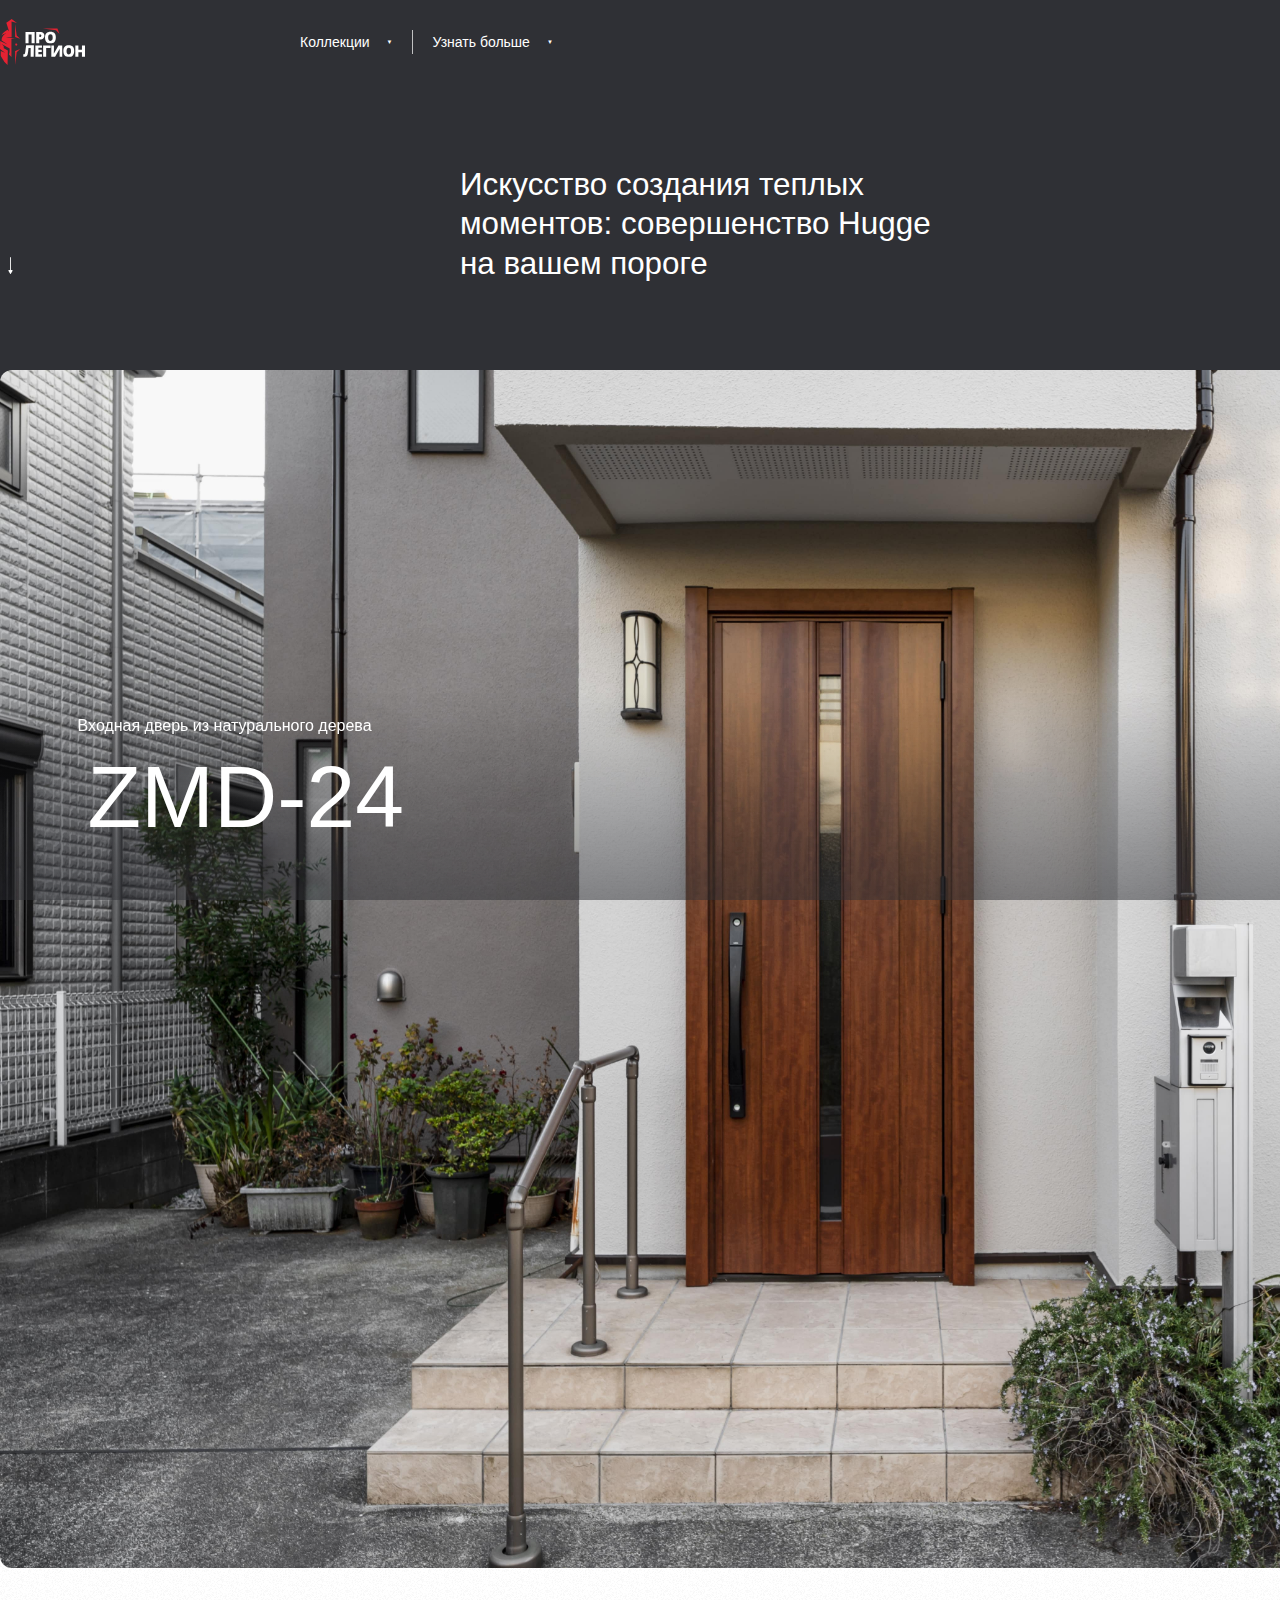
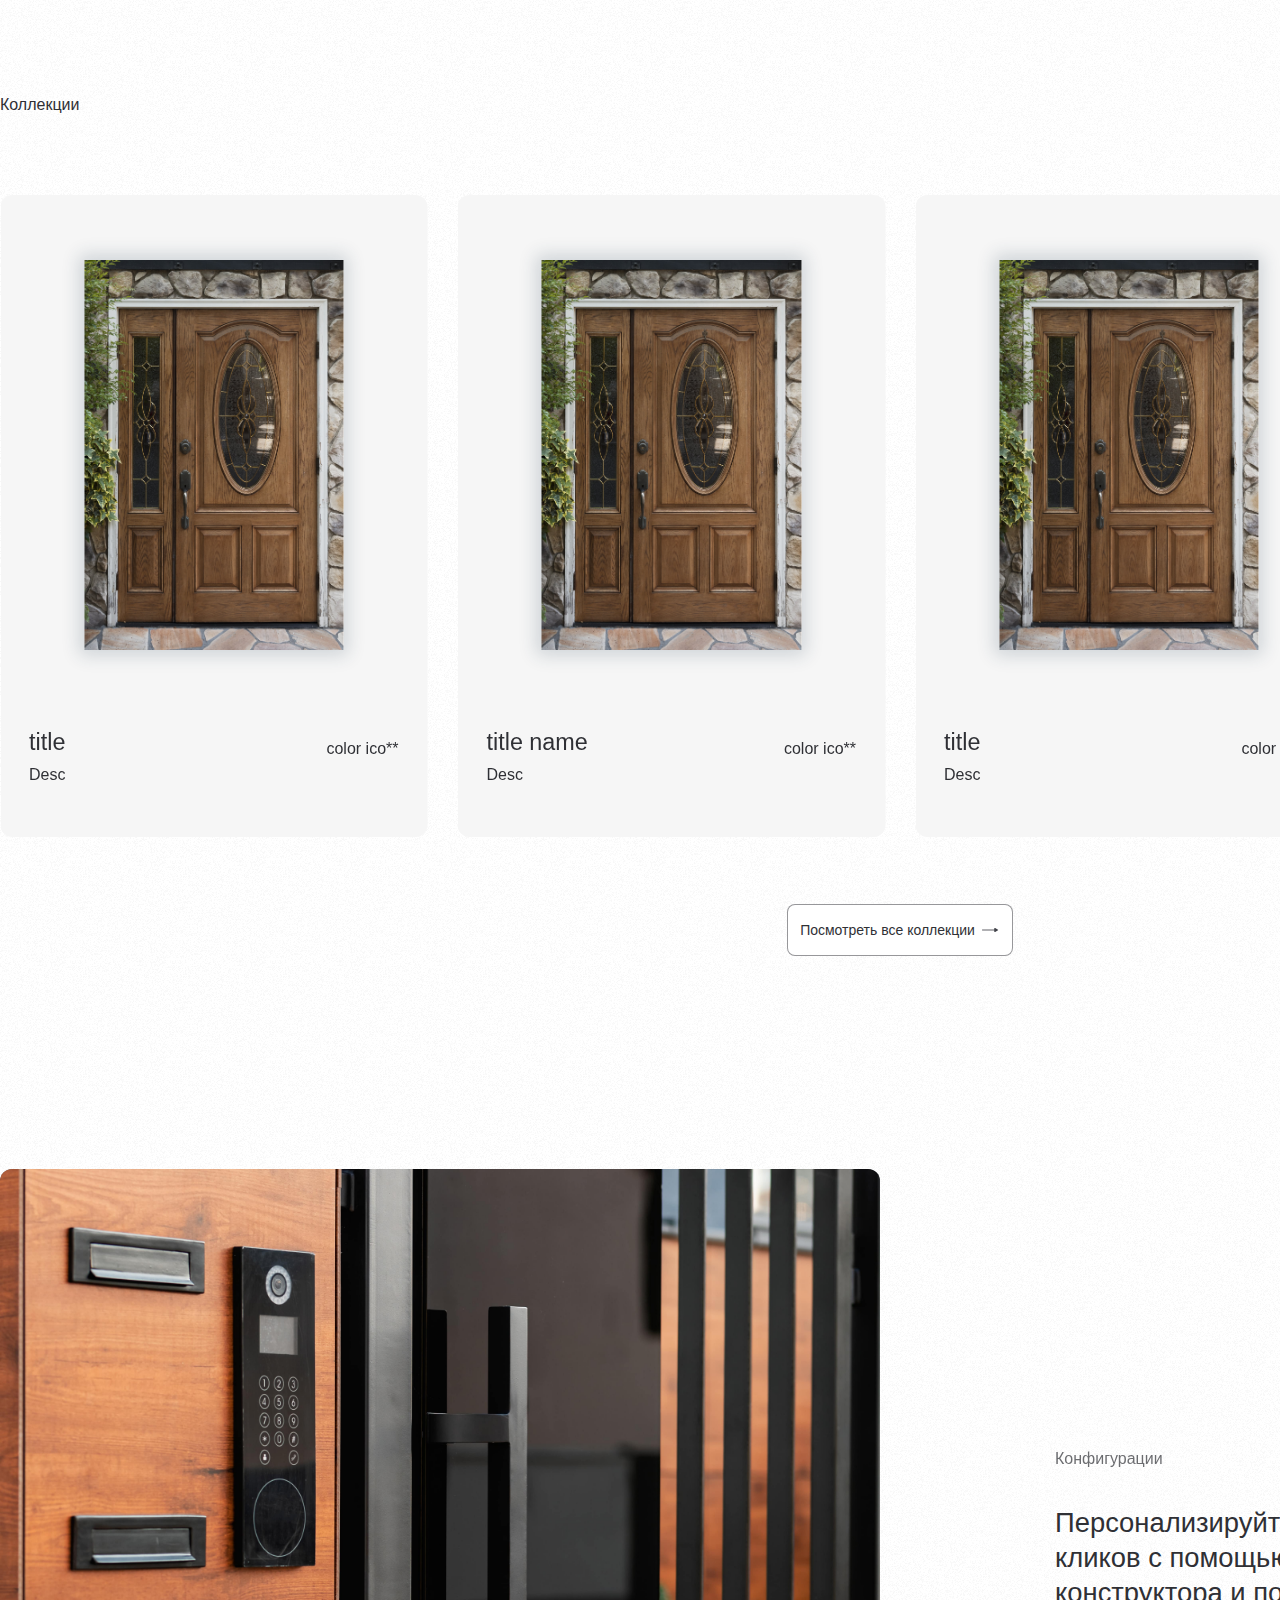
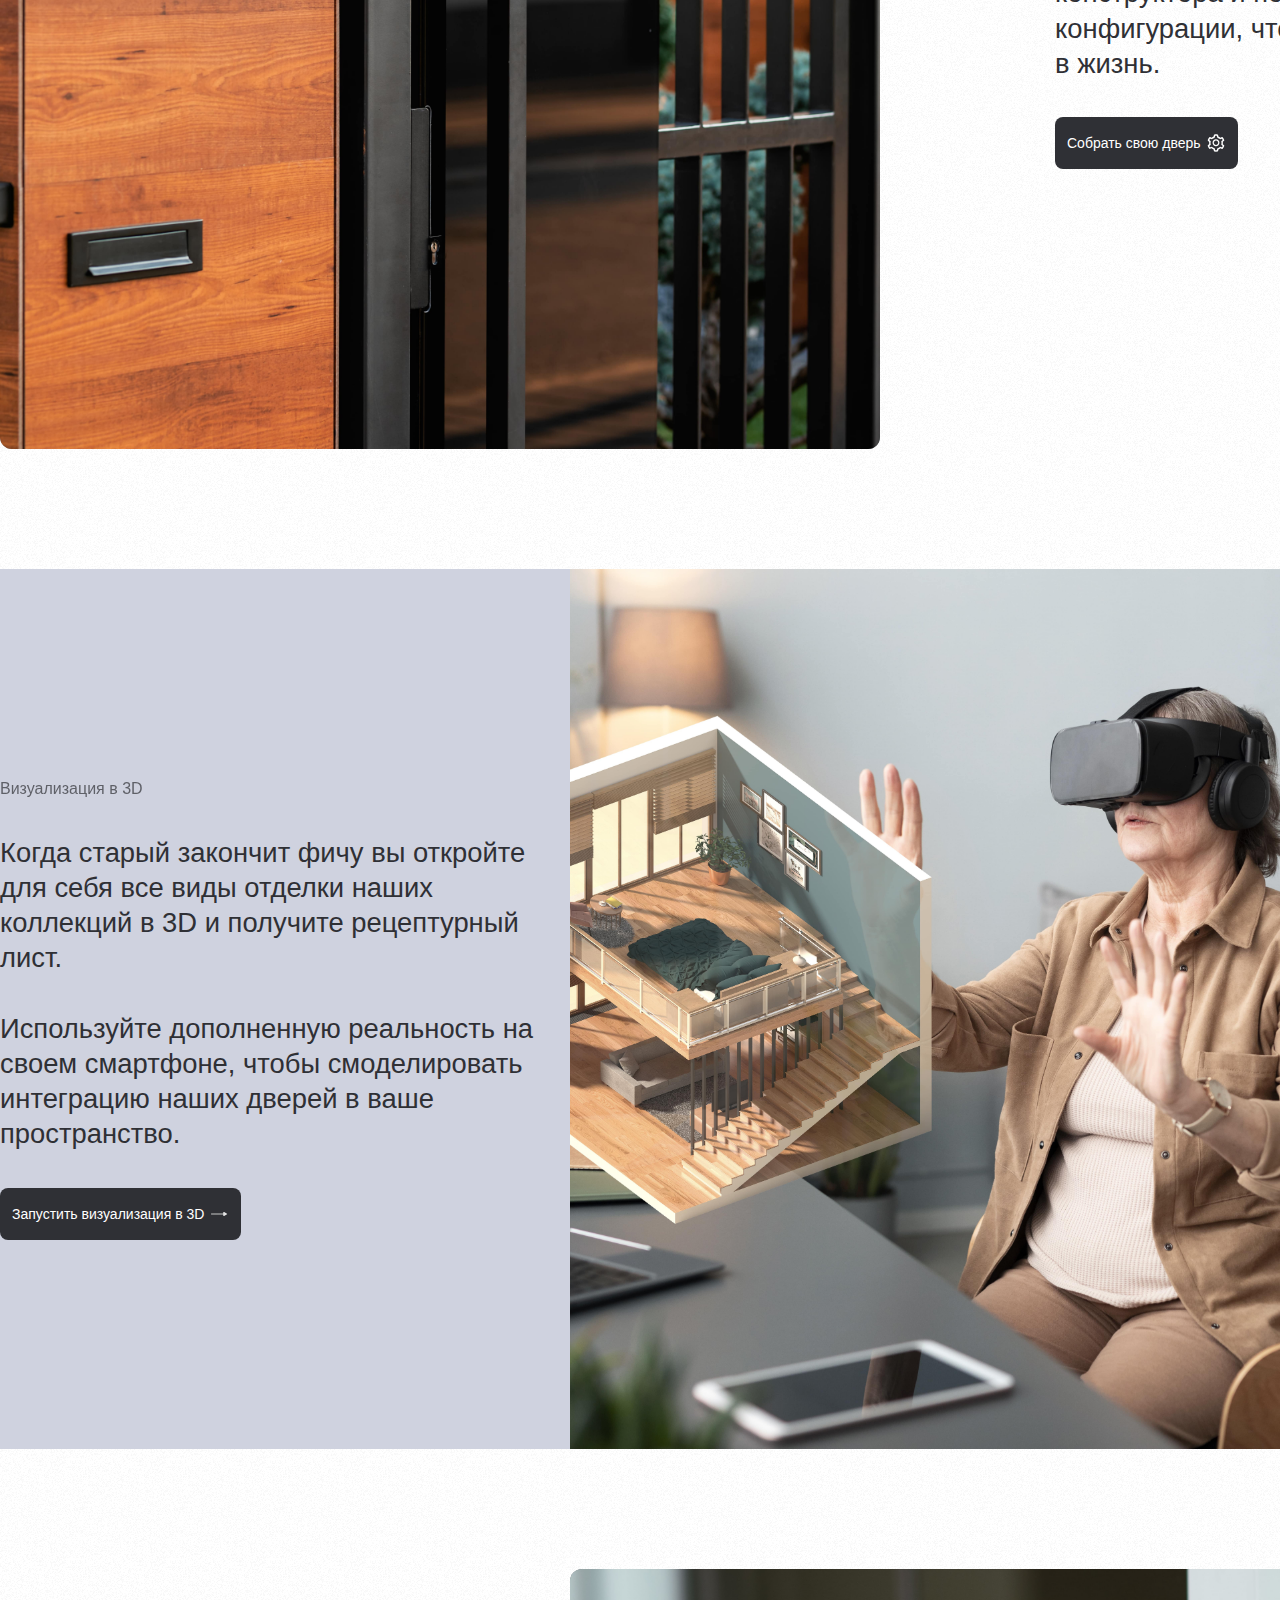
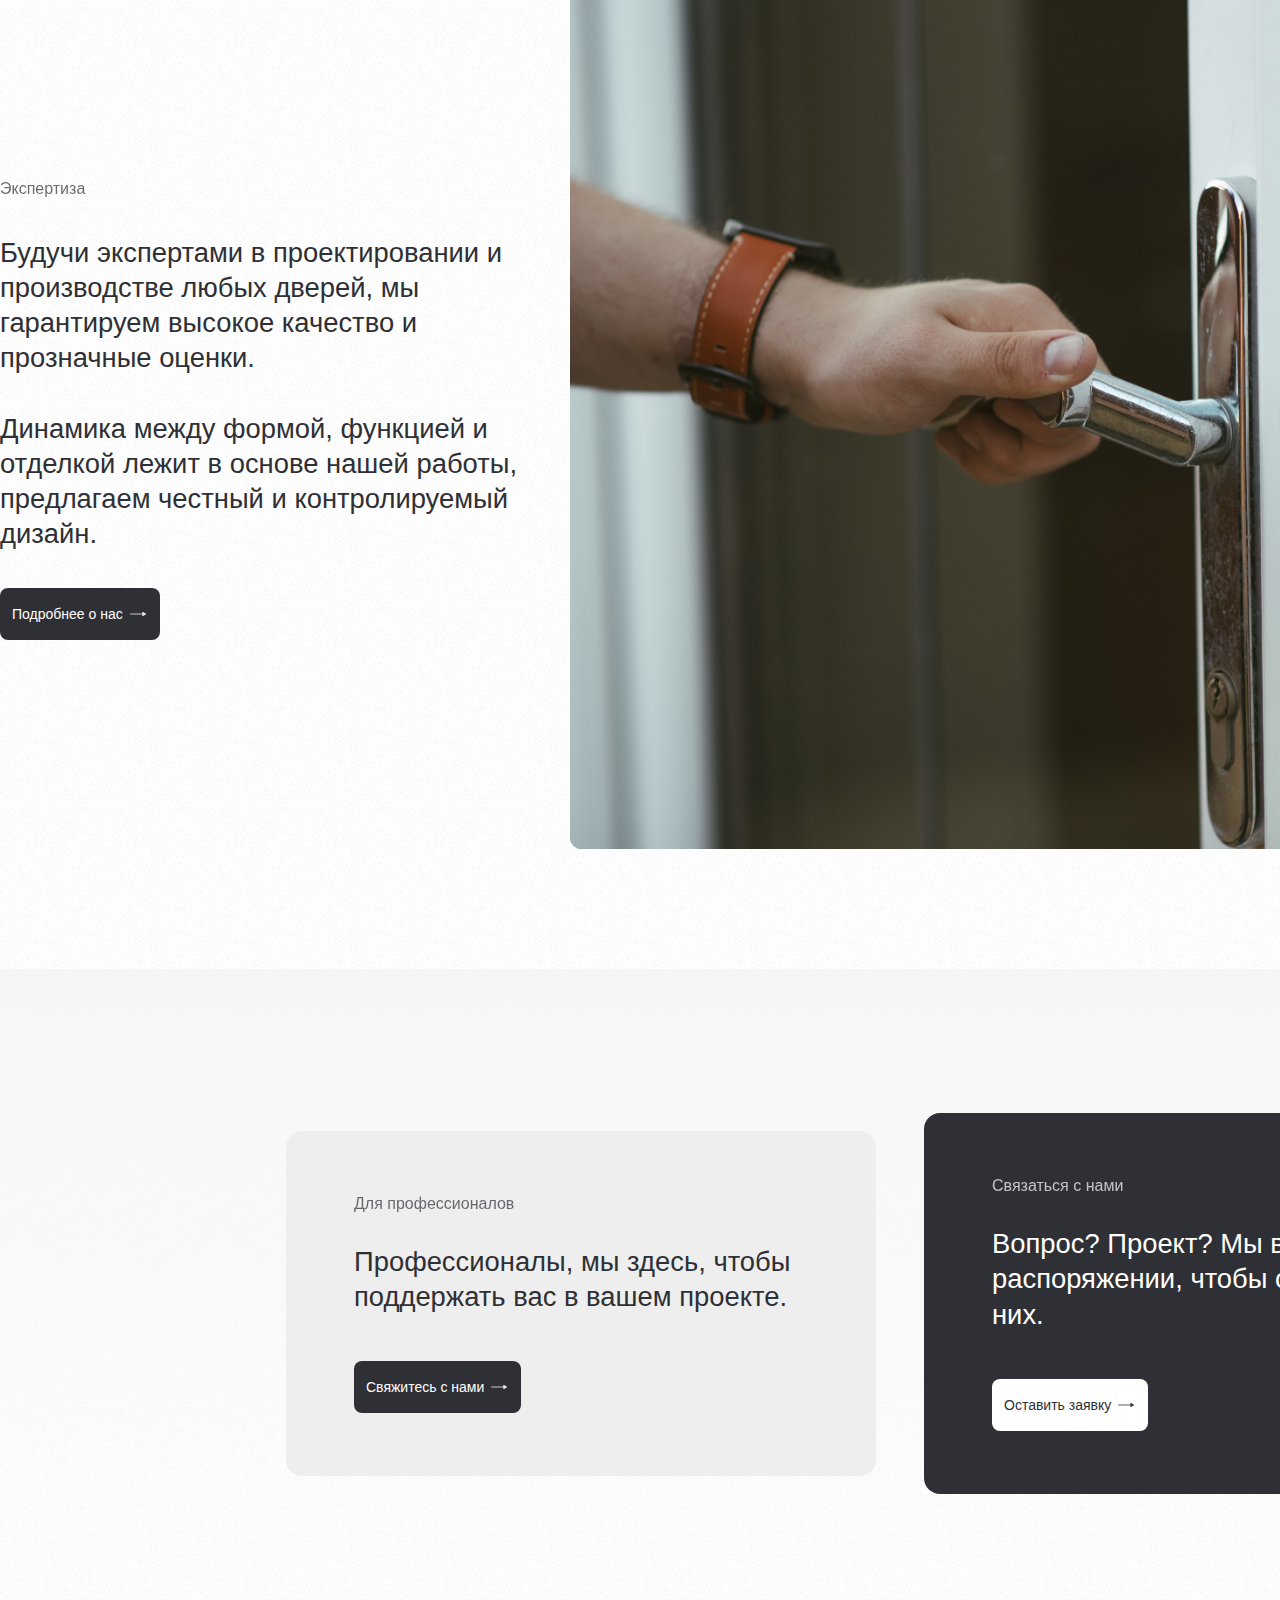
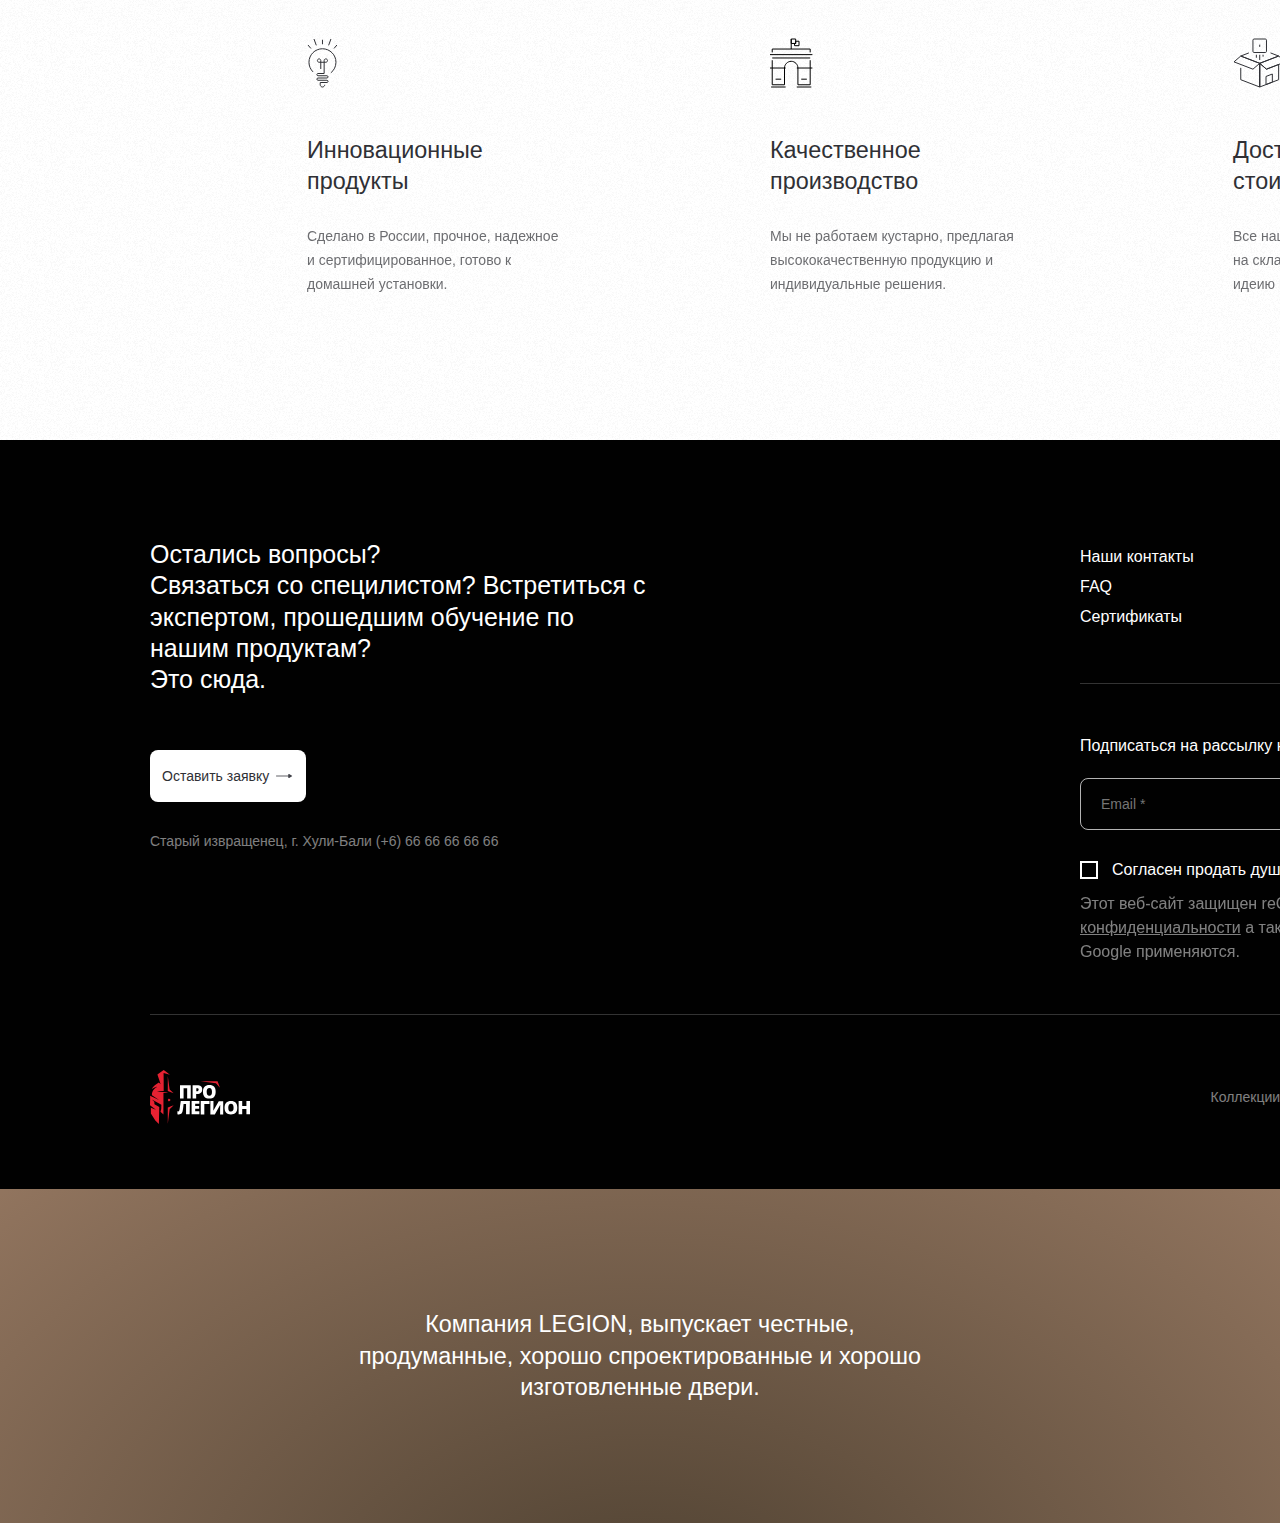
==== index.html @ faa3fae1 "Закончил раздел "коллекций" в навигации. Рефакт JS" ====
<!DOCTYPE html>
<html lang="ru">
  <head>
    <meta charset="UTF-8" />
    <meta http-equiv="X-UA-Compatible" content="IE=edge" />
    <meta http-equiv="Content-Type" content="text/html; charset=UTF-8" />
    <meta
      data-n-head="ssr"
      name="viewport"
      content="width=device-width, initial-scale=1"
    />
    <meta name="viewport" content="width=device-width, initial-scale=1.0" />

    <link
      rel="apple-touch-icon"
      sizes="180x180"
      href="/template/images/favicon/apple-touch-icon.png"
    />
    <link
      rel="icon"
      type="image/png"
      sizes="32x32"
      href="/template/images/favicon/favicon-32x32.png"
    />
    <link
      rel="icon"
      type="image/png"
      sizes="16x16"
      href="/template/images/favicon/favicon-16x16.png"
    />
    <link rel="manifest" href="/template/images/favicon/site.webmanifest" />
    <link
      rel="mask-icon"
      href="/template/images/favicon/safari-pinned-tab.svg"
      color="#333333"
    />
    <link rel="shortcut icon" href="/template/images/favicon/favicon.ico" />
    <meta name="msapplication-TileColor" content="#333333" />
    <meta
      name="msapplication-config"
      content="/template/images/favicon/browserconfig.xml"
    />
    <meta name="theme-color" content="#333333" />

    <link rel="stylesheet" href="./template/styles/css/normalize.css" />

    <link
      rel="stylesheet"
      href="https://cdn.jsdelivr.net/npm/swiper@11/swiper-bundle.min.css"
    />
    <link rel="stylesheet" href="./template/styles/css/main.min.css" />

    <title>Двери «Legion»</title>
  </head>
  <body class="background-noise">
    <header class="header">
      <div class="container">
        <div class="wrapper">
          <div class="header__logo">
            <img
              class="logo-light"
              src="./template/images/logo_legion-light.svg"
              alt="Логотип"
            />
            <img
              class="logo-dark"
              src="./template/images/logo_legion.svg"
              alt="Логотип"
            />
          </div>

          <div class="header__nav">
            <nav>
              <li class="nav__collection" dropdown="collection">
                <a href="#">Коллекции</a>
              </li>
              <li class="nav__about" dropdown="about">
                <a href="#">Узнать больше</a>
              </li>
            </nav>

            <div class="header__add_links">
              <ul>
                <li>
                  <a href="#" class="button outline-border"
                    >Визуализация в 3D</a
                  >
                </li>
                <li>
                  <a href="#" class="button filled animate-icon">
                    <span>Собрать свою дверь</span>
                    <img
                      class="button__icon"
                      src="./template/images/icons/setting.svg"
                      alt="Настройки"
                    />
                  </a>
                </li>
              </ul>
            </div>

            <!--  DROP SRAT -->

            <div class="dropdown dropdown-collection">
              <div class="wrapper">
                <div class="dropdown__sidebar--left">
                  <!--  -->
                  <ul class="dropdown__menu">
                    <li>
                      <a href="#"><span class="marker"></span>Lorem ipsum</a>
                    </li>
                    <li>
                      <a href="#"><span class="marker"></span>Optio saepe</a>
                    </li>
                    <li>
                      <a href="#"><span class="marker"></span>Beatae</a>
                    </li>
                    <li>
                      <a href="#"><span class="marker"></span>Cumque</a>
                    </li>
                    <li>
                      <a href="#"><span class="marker"></span>Omnis officia </a>
                    </li>
                    <li>
                      <a href="#"><span class="marker"></span>Optio saepe</a>
                    </li>
                    <li>
                      <a href="#"><span class="marker"></span>Beatae</a>
                    </li>
                  </ul>

                  <div class="dark-theme">
                    <a
                      class="button filled filled-border animate-icon"
                      href="#"
                    >
                      <span>Посмотреть все коллекцию</span>
                      <img
                        class="button__icon"
                        src="./template/images/icons/arrow-right.svg"
                        alt="Настройки"
                      />
                    </a>
                  </div>
                </div>

                <div class="dropdown__sidebar--right">
                  <!--  -->
                  <div class="carousel">
                    <ul>
                      <!-- Swiper -->
                      <div class="swiper dropdown__menu__swiper">
                        <div class="swiper-wrapper">
                          <div class="swiper-slide">Slide 1</div>
                          <div class="swiper-slide">Slide 2</div>
                          <div class="swiper-slide">Slide 3</div>
                          <div class="swiper-slide">Slide 4</div>
                          <div class="swiper-slide">Slide 5</div>
                          <div class="swiper-slide">Slide 6</div>
                        </div>
                      </div>
                    </ul>
                  </div>
                </div>
              </div>
            </div>

            <!--  DROP SRAT -->
          </div>
        </div>
      </div>
    </header>

    <main>
      <section class="slogan">
        <div class="container">
          <div class="wrapper">
            <h3>
              Искусство создания теплых <br />моментов: совершенство Hugge
              <br />
              на вашем пороге
            </h3>

            <div class="arrow_down">
              <a href="#promo">
                <img
                  src="./template/images/icons/arrow-down.svg"
                  alt="Стрелка вниз"
                />
              </a>
            </div>
          </div>
        </div>
      </section>

      <section class="promo">
        <div class="container">
          <div class="wrapper">
            <div class="promo__inner">
              <figure id="promo" class="promo__image">
                <picture><img src="./template/images/promo.jpg" /></picture>
              </figure>

              <div class="promo__text">
                <p class="promo__text--header">
                  <span>Входная дверь из натурального дерева</span>
                  ZMD-24
                </p>

                <a href="#" class="button filled filled-hover animate-icon">
                  <span>Посмотреть коллекцию</span>
                  <img
                    class="button__icon"
                    src="./template/images/icons/arrow-right.svg"
                    alt="Настройки"
                  />
                </a>
              </div>
            </div>
          </div>
        </div>
      </section>

      <section class="carousel">
        <div class="container">
          <div class="wrapper">
            <div class="swiper collection_carousel">
              <!-- collection_carousel -->
              <div class="collection_carousel__header">
                <h2>Коллекции</h2>

                <div class="control">
                  <div class="swiper-button-next"></div>
                  <div class="swiper-button-prev"></div>
                  <div class="swiper-pagination"></div>
                </div>
              </div>
              <!-- end collection_carousel -->

              <!-- swiper-wrapper -->
              <div class="swiper-wrapper">
                <div class="swiper-slide">
                  <div class="swiper-slide__inner">
                    <div class="swiper-slide__inner--text">
                      <p class="text1">hidden text</p>
                      <p class="text2">hidden text</p>
                    </div>

                    <div class="swiper-slide__inner--img">
                      <img src="./template/images/img5.jpg" alt="" />
                    </div>

                    <div class="swiper-slide__inner--info">
                      <div class="swiper-slide__inner--info-color">
                        <p>color ico**</p>
                      </div>

                      <div class="swiper-slide__inner--info-name">
                        <p>title</p>
                        <p>Desc</p>

                        <span
                          class="button filled filled-dark swiper-slide__inner--info-btn"
                          >Подробнее
                          <span class="icon">
                            <img
                              class="button__icon"
                              src="./template/images/icons/arrow-right.svg"
                              alt="Настройки"
                            />
                          </span>
                        </span>
                      </div>
                    </div>
                  </div>
                </div>

                <div class="swiper-slide">
                  <div class="swiper-slide__inner">
                    <div class="swiper-slide__inner--text">
                      <p class="text1">hidden text</p>
                      <p class="text2">hidden text</p>
                    </div>

                    <div class="swiper-slide__inner--img">
                      <img src="./template/images/img5.jpg" alt="" />
                    </div>

                    <div class="swiper-slide__inner--info">
                      <div class="swiper-slide__inner--info-color">
                        <p>color ico**</p>
                      </div>

                      <div class="swiper-slide__inner--info-name">
                        <p>title</p>
                        <p>Desc</p>

                        <span
                          class="button filled filled-dark swiper-slide__inner--info-btn"
                          >Подробнее
                          <span class="icon">
                            <img
                              class="button__icon"
                              src="./template/images/icons/arrow-right.svg"
                              alt="Настройки"
                            />
                          </span>
                        </span>
                      </div>
                    </div>
                  </div>
                </div>

                <div class="swiper-slide">
                  <div class="swiper-slide__inner">
                    <div class="swiper-slide__inner--text">
                      <p class="text1">hidden text</p>
                      <p class="text2">hidden text</p>
                    </div>

                    <div class="swiper-slide__inner--img">
                      <img src="./template/images/img5.jpg" alt="" />
                    </div>

                    <div class="swiper-slide__inner--info">
                      <div class="swiper-slide__inner--info-color">
                        <p>color ico**</p>
                      </div>

                      <div class="swiper-slide__inner--info-name">
                        <p>title name</p>
                        <p>Desc</p>

                        <span
                          class="button filled filled-dark swiper-slide__inner--info-btn"
                          >Подробнее
                          <span class="icon">
                            <img
                              class="button__icon"
                              src="./template/images/icons/arrow-right.svg"
                              alt="Настройки"
                            />
                          </span>
                        </span>
                      </div>
                    </div>
                  </div>
                </div>

                <div class="swiper-slide">
                  <div class="swiper-slide__inner">
                    <div class="swiper-slide__inner--text">
                      <p class="text1">hidden text</p>
                      <p class="text2">hidden text</p>
                    </div>

                    <div class="swiper-slide__inner--img">
                      <img src="./template/images/img5.jpg" alt="" />
                    </div>

                    <div class="swiper-slide__inner--info">
                      <div class="swiper-slide__inner--info-color">
                        <p>color ico**</p>
                      </div>

                      <div class="swiper-slide__inner--info-name">
                        <p>title</p>
                        <p>Desc</p>

                        <span
                          class="button filled filled-dark swiper-slide__inner--info-btn"
                          >Подробнее
                          <span class="icon">
                            <img
                              class="button__icon"
                              src="./template/images/icons/arrow-right.svg"
                              alt="Настройки"
                            />
                          </span>
                        </span>
                      </div>
                    </div>
                  </div>
                </div>

                <div class="swiper-slide">
                  <div class="swiper-slide__inner">
                    <div class="swiper-slide__inner--text">
                      <p class="text1">hidden text</p>
                      <p class="text2">hidden text</p>
                    </div>

                    <div class="swiper-slide__inner--img">
                      <img src="./template/images/img5.jpg" alt="" />
                    </div>

                    <div class="swiper-slide__inner--info">
                      <div class="swiper-slide__inner--info-color">
                        <p>color ico**</p>
                      </div>

                      <div class="swiper-slide__inner--info-name">
                        <p>title</p>
                        <p>Desc</p>

                        <span
                          class="button filled filled-dark swiper-slide__inner--info-btn"
                          >Подробнее
                          <span class="icon">
                            <img
                              class="button__icon"
                              src="./template/images/icons/arrow-right.svg"
                              alt="Настройки"
                            />
                          </span>
                        </span>
                      </div>
                    </div>
                  </div>
                </div>

                <div class="swiper-slide">
                  <div class="swiper-slide__inner">
                    <div class="swiper-slide__inner--text">
                      <p class="text1">hidden text</p>
                      <p class="text2">hidden text</p>
                    </div>

                    <div class="swiper-slide__inner--img">
                      <img src="./template/images/img5.jpg" alt="" />
                    </div>

                    <div class="swiper-slide__inner--info">
                      <div class="swiper-slide__inner--info-color">
                        <p>color ico**</p>
                      </div>

                      <div class="swiper-slide__inner--info-name">
                        <p>title</p>
                        <p>Desc</p>

                        <span
                          class="button filled filled-dark swiper-slide__inner--info-btn"
                          >Подробнее
                          <span class="icon">
                            <img
                              src="./template/images/icons/arrow-right.svg"
                              alt="Настройки"
                            />
                          </span>
                        </span>
                      </div>
                    </div>
                  </div>
                </div>
              </div>
              <!-- end swiper-wrapper -->

              <div class="collection_carousel-link">
                <a
                  href="#"
                  class="button button-big filled filled-border animate-icon"
                >
                  <span>Посмотреть все коллекции</span>
                  <img
                    class="button__icon"
                    src="./template/images/icons/arrow-right.svg"
                    alt="Настройки"
                  />
                </a>
              </div>
            </div>
          </div>
        </div>
      </section>

      <section class="about_text about_text__img-left">
        <div class="container">
          <div class="wrapper">
            <div class="about_text__content">
              <div class="about_text__content-wrapper">
                <h3>Конфигурации</h3>
                <p>
                  Персонализируйте свои двери в несколько кликов с помощью
                  нашего онлайн-конструктора и подберите стоимость конфигурации,
                  чтобы воплотить ваш проект в жизнь.
                </p>

                <a href="#" class="button filled filled-dark">
                  <span>Собрать свою дверь</span>
                  <img
                    class="button__icon"
                    src="./template/images/icons/setting.svg"
                    alt="Настройки"
                  />
                </a>
              </div>
            </div>

            <figure class="about_text-img left">
              <picture>
                <img src="./template/images/img2.jpg" loading="lazy" />
              </picture>
            </figure>
          </div>
        </div>
      </section>

      <section class="about_text about_text-gray-bg">
        <div class="wrapper">
          <div class="about_text__content">
            <div class="about_text__content-wrapper">
              <h3>Визуализация в 3D</h3>
              <p>
                Когда старый закончит фичу вы откройте для себя все виды отделки
                наших коллекций в 3D и получите рецептурный лист.
                <br />
                <br />
                Используйте дополненную реальность на своем смартфоне, чтобы
                смоделировать интеграцию наших дверей в ваше пространство.
              </p>

              <a href="#" class="button filled filled-dark">
                <span>Запустить визуализация в 3D</span>
                <img
                  class="button__icon"
                  src="./template/images/icons/arrow-right.svg"
                  alt="Настройки"
                />
              </a>
            </div>
          </div>

          <figure class="about_text-img left">
            <picture>
              <img src="./template/images/img3.jpg" loading="lazy" />
            </picture>
          </figure>
        </div>
      </section>

      <section class="about_text">
        <div class="wrapper">
          <div class="about_text__content">
            <div class="about_text__content-wrapper">
              <h3>Экспертиза</h3>
              <p>
                Будучи экспертами в проектировании и производстве любых дверей,
                мы гарантируем высокое качество и прозначные оценки.
                <br />
                <br />
                Динамика между формой, функцией и отделкой лежит в основе нашей
                работы, предлагаем честный и контролируемый дизайн.
              </p>

              <a href="#" class="button filled filled-dark">
                <span>Подробнее о нас</span>
                <img
                  class="button__icon"
                  src="./template/images/icons/arrow-right.svg"
                  alt="Настройки"
                />
              </a>
            </div>
          </div>

          <figure class="about_text-img left">
            <picture>
              <img src="./template/images/img4.jpg" loading="lazy" />
            </picture>
          </figure>
        </div>
      </section>

      <section class="contact_area">
        <div class="container">
          <div class="wrapper">
            <div>
              <h4>Для профессионалов</h4>
              <p>
                Профессионалы, мы здесь, чтобы поддержать вас в вашем проекте.
              </p>

              <a href="#" class="button filled filled-dark">
                <span>Свяжитесь с нами</span>
                <img
                  class="button__icon"
                  src="./template/images/icons/arrow-right.svg"
                  alt="Настройки"
                />
              </a>
            </div>
            <div class="contact_area--dark">
              <h4>Связаться с нами</h4>
              <p>
                Вопрос? Проект? Мы в вашем распоряжении, чтобы ответить на них.
              </p>

              <a href="#" class="button filled filled-hover">
                <span>Оставить заявку</span>
                <img
                  class="button__icon"
                  src="./template/images/icons/arrow-right.svg"
                  alt="Настройки"
                />
              </a>
            </div>
          </div>
        </div>
      </section>

      <section class="advantage">
        <div class="container">
          <div class="wrapper">
            <div class="advantage__item">
              <img src="./template/images/vector.svg" alt="" />
              <h4>Инновационные продукты</h4>
              <p>
                Сделано в России, прочное, надежное и сертифицированное, готово
                к домашней установки.
              </p>
            </div>
            <div class="advantage__item">
              <img src="./template/images/vector1.svg" alt="" />
              <h4>Качественное производство</h4>
              <p>
                Мы не работаем кустарно, предлагая высококачественную продукцию
                и индивидуальные решения.
              </p>
            </div>
            <div class="advantage__item">
              <img src="./template/images/vector2.svg" alt="" />
              <h4>Доступная стоимость</h4>
              <p>
                Все наши продукты можно найти прямо на складе. Либо создать
                любую вашу идеию ниже средней цены по рынку.
              </p>
            </div>
          </div>
        </div>
      </section>
    </main>

    <footer class="footer">
      <div id="parallax" class="container">
        <div class="wrapper">
          <div class="footer__feedback">
            <p class="footer__feedback__header">
              Остались вопросы?
              <br />
              Связаться со специлистом? Встретиться с экспертом, прошедшим
              обучение по нашим продуктам?
              <br />
              Это сюда.
            </p>

            <a href="#" class="button filled filled-hover">
              <span>Оставить заявку</span>
              <img
                class="button__icon"
                src="./template/images/icons/arrow-right.svg"
                alt="Настройки"
              />
            </a>

            <p class="footer__feedback__contact">
              Старый извращенец, г. Хули-Бали
              <a href="tel:(+6) 66 66 66 66 66">(+6) 66 66 66 66 66</a>
            </p>
          </div>
          <div class="footer__sidebar">
            <div class="footer__sidebar__menu">
              <ul>
                <li><a href="#">Наши контакты</a></li>
                <li><a href="#">FAQ</a></li>
                <li><a href="#">Сертификаты</a></li>
              </ul>
            </div>
            <div class="footer__sidebar__subscribe">
              <form action="" class="footer__sidebar__form">
                <p>Подписаться на рассылку новостей</p>

                <div class="footer__sidebar__form__field">
                  <input
                    placeholder="Email *"
                    type="email"
                    required="required"
                    name="email"
                    value=""
                  />

                  <button class="button filled filled-dark">
                    <span>Подписаться</span>
                    <img
                      class="button__icon"
                      src="./template/images/icons/arrow-right.svg"
                      alt="Настройки"
                    />
                  </button>
                </div>

                <input
                  id="form-consent"
                  type="checkbox"
                  required="required"
                  name="consent"
                />
                <label class="checkbox-style" for="form-consent">
                  Согласен продать душу дьяволу
                </label>
              </form>

              <p class="copyright">
                Этот веб-сайт защищен reCAPTCHA и
                <a href="#">Политика конфиденциальности</a> а также те,
                <a href="#">Условия использования</a> от Google применяются.
              </p>
            </div>
          </div>
        </div>
        <div class="wrapper">
          <div class="footer__logo">
            <img src="./template/images/logo_legion-light.svg" alt="" />
          </div>
          <div class="footer__link">
            <ul>
              <li><a href="#">Коллекции</a></li>
              <li>©Legion 2024</li>
              <li><a href="#">Политика конфиденциальности</a></li>
            </ul>
          </div>
        </div>
      </div>
      <div class="footer__parallax parallax">
        <h5>
          Компания LEGION, выпускает честные, <br />продуманные, хорошо
          спроектированные и хорошо <br />
          изготовленные двери.
        </h5>
      </div>
    </footer>

    <script src="https://cdn.jsdelivr.net/npm/swiper@11/swiper-bundle.min.js"></script>
    <script src="./template/scripts/main.js"></script>
  </body>
</html>
---- template/styles/css/main.min.css ----
*{-webkit-box-sizing:border-box;box-sizing:border-box}body{-webkit-font-smoothing:antialiased;-moz-osx-font-smoothing:grayscale;font-family:"SuisseInt",helvetica,sans-serif;font-size:1rem;font-weight:400;line-height:1.5;color:#2f3035}body.background-noise{background:#fff url(../../images/noise.png)}.container{width:1800px;margin:0 auto}@media only screen and (max-width: 576px){.container{width:460px}}@media only screen and (max-width: 768px){.container{width:576px}}@media only screen and (max-width: 992px){.container{width:768px}}@media only screen and (max-width: 1229px){.container{width:1170px}}.header{position:sticky;height:6rem;padding-top:1rem;color:#fff;z-index:1}.header .container{position:relative}.header .container::before{content:"";position:absolute;inset:0;top:-5px;left:-24px;width:calc(100% + 48px);background-color:#fff;-webkit-box-shadow:0 4px 24px rgba(0,0,0,.1);box-shadow:0 4px 24px rgba(0,0,0,.1);height:4rem;margin:0 auto;border-top-left-radius:1rem;border-top-right-radius:1rem;opacity:0;-webkit-transition:opacity .3s;transition:opacity .3s}.header .wrapper{display:-webkit-box;display:-ms-flexbox;display:flex;-webkit-box-pack:justify;-ms-flex-pack:justify;justify-content:space-between}.header::after{content:"";background-color:rgba(1,1,1,.75);inset:0;opacity:0;position:fixed;-webkit-transition:opacity .7s,visibility .7s;transition:opacity .7s,visibility .7s;visibility:hidden;z-index:-1}.header__logo{width:300px;height:52px;position:relative}.header__logo .logo-dark{opacity:0}.header__logo img{width:85px;position:absolute;inset:0;margin:auto 0}.header__nav{display:-webkit-box;display:-ms-flexbox;display:flex;-webkit-box-flex:1;-ms-flex:1;flex:1;-webkit-box-pack:justify;-ms-flex-pack:justify;justify-content:space-between;-webkit-box-align:center;-ms-flex-align:center;align-items:center;z-index:1}.header__nav nav{display:-webkit-box;display:-ms-flexbox;display:flex}.header__nav nav li{position:relative;margin-right:20px;font-size:.875rem;line-height:1.7142857143;-webkit-transition:color .3s;transition:color .3s;display:-webkit-box;display:-ms-flexbox;display:flex}.header__nav nav li a{display:-webkit-box;display:-ms-flexbox;display:flex;-webkit-box-align:center;-ms-flex-align:center;align-items:center;position:relative}.header__nav nav li a::after{content:"▼";display:-webkit-box;display:-ms-flexbox;display:flex;-webkit-box-align:center;-ms-flex-align:center;align-items:center;-webkit-box-pack:center;-ms-flex-pack:center;justify-content:center;width:24px;height:24px;font-size:6px;margin-left:.5rem;-webkit-transition:-webkit-transform .3s;transition:-webkit-transform .3s;transition:transform .3s;transition:transform .3s, -webkit-transform .3s}.header__nav nav li:first-child::after{content:"";height:1.5rem;width:1px;margin-left:.625rem;background-color:rgba(255,255,255,.7)}.header__nav nav li:hover a::after{-webkit-transform:rotate(-180deg) translateY(1px);-ms-transform:rotate(-180deg) translateY(1px);transform:rotate(-180deg) translateY(1px)}.header__add_links ul{display:-webkit-box;display:-ms-flexbox;display:flex;gap:.75rem}.header__add_links .button{height:32px}.header.light-theme{color:#2f3035}.header.light-theme .logo-light{opacity:0}.header.light-theme .logo-dark{opacity:1}.header.light-theme .container::before{opacity:1}.header.light-theme::after{opacity:1;visibility:visible}.header.light-theme nav li:first-child::after{background-color:rgba(47,48,53,.7)}.dropdown{position:absolute;inset:0;top:59px;height:0;width:calc(100% + 48px);left:-24px;background:#fff;color:#2f3035;overflow:hidden;padding-left:300px;padding:0 300px;-webkit-transition:height .5s ease-in-out;transition:height .5s ease-in-out;border-bottom-left-radius:1rem;border-bottom-right-radius:1rem}.dropdown__menu{margin-bottom:2.375rem;margin-top:5.125rem}.dropdown__menu:hover li{opacity:.5}.dropdown__menu:hover li:hover{opacity:1}.dropdown__menu li{display:-webkit-box;display:-ms-flexbox;display:flex;-webkit-box-align:center;-ms-flex-align:center;align-items:center;position:relative;font-size:calc(1.16197rem + .37559vw);line-height:1.3333333333;-webkit-transition:opacity .5s;transition:opacity .5s}.dropdown__menu li:nth-child(1) a .marker{border-radius:5px}.dropdown__menu li:nth-child(4) a .marker{border-radius:5px}.dropdown__menu li:nth-child(5) a .marker{border-radius:25px}.dropdown__menu li a{display:-webkit-box;display:-ms-flexbox;display:flex;-webkit-box-align:center;-ms-flex-align:center;align-items:center;position:relative;width:100%;padding:.375rem 0}.dropdown__menu li a .marker{width:18px;border:1px solid;height:18px;margin-right:15px}.dropdown__menu li a .marker::before{content:"";display:block;height:.25rem;width:.25rem;background-color:#2f3035;border-radius:.25rem;margin:6px auto}.dropdown__sidebar--right{display:-webkit-box;display:-ms-flexbox;display:flex;-webkit-box-pack:center;-ms-flex-pack:center;justify-content:center}.dropdown__sidebar--right .carousel{width:357px}.dropdown__close{position:absolute;top:30px;right:60px;border:1px solid #2f3035;border-radius:1rem;width:30px;text-align:center;height:30px;display:-webkit-box;display:-ms-flexbox;display:flex;-webkit-box-align:center;-ms-flex-align:center;align-items:center;-webkit-box-pack:center;-ms-flex-pack:center;justify-content:center;padding-top:2px;cursor:pointer;-webkit-transition:background .5s,color .2s;transition:background .5s,color .2s}.dropdown__close:hover{background:linear-gradient(45deg, rgb(43, 43, 43), transparent);border-color:#fff;color:#fff}.open-collection .dropdown-collection{height:585px}.dropdown__menu__swiper .swiper-wrapper{height:585px}.dropdown__menu__swiper .swiper-slide{cursor:default !important;pointer-events:none;-webkit-box-shadow:0px -1px 21px -6px rgba(34,60,80,.26);box-shadow:0px -1px 21px -6px rgba(34,60,80,.26)}[class^=dropdown__sidebar]{width:50%}.slogan{margin-top:-7rem;color:#fff;background-color:#2f3035;padding-block:11.3125rem 2.4375rem}.slogan .wrapper{position:relative}.slogan h3{max-width:700px;font-size:calc(1.662rem + .37559vw);line-height:1.25;font-weight:400;margin-left:460px}.button{display:-webkit-box;display:-ms-flexbox;display:flex;-webkit-box-align:center;-ms-flex-align:center;align-items:center;font-size:.875rem;font-weight:400;line-height:1.7142857143;height:52px;padding:0 12px;max-width:-webkit-max-content;max-width:-moz-max-content;max-width:max-content;cursor:pointer}.button span,.button img{pointer-events:none}.button__icon{width:20px;margin-left:5px;-webkit-filter:invert(18%) sepia(6%) saturate(659%) hue-rotate(192deg) brightness(91%) contrast(94%);filter:invert(18%) sepia(6%) saturate(659%) hue-rotate(192deg) brightness(91%) contrast(94%)}.outline-border{border-radius:.5rem;border:1px solid rgba(255,255,255,.3);-webkit-transition:border-color .3s;transition:border-color .3s}.outline-border:hover{border-color:#fff}.light-theme .outline-border{border:1px solid rgba(47,48,53,.5)}.light-theme .outline-border:hover{border-color:#2f3035}.filled{border-radius:.5rem;background-color:#fff;color:#2f3035;-webkit-transition:background-color .3s;transition:background-color .3s}.filled-border{border:1px solid rgba(47,48,53,.5)}.filled-hover:hover{background-color:#f6f6f6}.filled-dark{background:#2f3035;color:#fff}.filled-dark .button__icon{-webkit-filter:invert(97%) sepia(19%) saturate(0%) hue-rotate(299deg) brightness(101%) contrast(103%);filter:invert(97%) sepia(19%) saturate(0%) hue-rotate(299deg) brightness(101%) contrast(103%)}.filled-dark:hover{background-color:#484951}.light-theme .filled{background-color:#2f3035;color:#fff}.light-theme .filled .button__icon{-webkit-filter:brightness(0) saturate(100%) invert(99%) sepia(5%) saturate(2%) hue-rotate(257deg) brightness(116%) contrast(100%);filter:brightness(0) saturate(100%) invert(99%) sepia(5%) saturate(2%) hue-rotate(257deg) brightness(116%) contrast(100%)}.light-theme .filled-hover:hover{background-color:#484951}.dark-theme .filled{background-color:#fff;color:#2f3035}.dark-theme .filled .button__icon{-webkit-filter:none;filter:none}.dark-theme .filled-border{border:1px solid rgba(47,48,53,.5)}.dark-theme .filled-hover:hover{background-color:#f6f6f6}.animate-icon{display:-webkit-box;display:-ms-flexbox;display:flex;overflow:hidden}.animate-icon span{-webkit-transition:-webkit-transform .5s;transition:-webkit-transform .5s;transition:transform .5s;transition:transform .5s, -webkit-transform .5s}.animate-icon img{-webkit-transition:opacity .5s,-webkit-transform .3s;transition:opacity .5s,-webkit-transform .3s;transition:opacity .5s,transform .3s;transition:opacity .5s,transform .3s,-webkit-transform .3s}.arrow_down{position:absolute;left:0;bottom:0;cursor:pointer}.arrow_down img{width:21px}.promo{position:relative;padding-block:3rem;color:#fff}.promo::before{content:"";position:absolute;inset:0 0 50% 0;background-color:#2f3035}.promo__inner{display:grid;border-radius:.75rem;contain:paint}.promo__image{grid-column:1/-1;grid-row:1}.promo__image img{display:block;height:auto;height:var(--v-image-height, auto);max-width:100%;max-width:var(--v-image-max-width, 100%);-o-object-fit:fill;object-fit:fill;-o-object-fit:var(--v-image-object-fit, initial);object-fit:var(--v-image-object-fit, initial);-o-object-position:initial;object-position:initial;-o-object-position:var(--v-image-object-position, initial);object-position:var(--v-image-object-position, initial);width:auto;width:var(--v-image-width, auto)}.promo__text{position:sticky;bottom:0;min-height:13rem;padding-bottom:1rem;padding-left:calc(1.2676rem + 5.25822vw);grid-column:1/-1;grid-row:1;align-self:end}.promo__text::before{content:"";inset:0;position:absolute;z-index:-1;background:-webkit-gradient(linear, left top, left bottom, from(rgba(47, 48, 53, 0)), to(rgba(47, 48, 53, 0.5)));background:linear-gradient(180deg, rgba(47, 48, 53, 0), rgba(47, 48, 53, 0.5))}.promo__text--header{font-size:calc(1.2676rem + 5.25822vw);margin-top:1.625rem;line-height:1}.promo__text--header span{font-size:1rem;margin-left:-10px;margin-bottom:20px;display:block}.promo__text .button{position:absolute;right:45px;bottom:60px}.collection_carousel{min-height:500px;width:100%;height:100%;z-index:0}.collection_carousel__header{height:180px;display:-webkit-box;display:-ms-flexbox;display:flex;-webkit-box-align:center;-ms-flex-align:center;align-items:center;position:relative}.collection_carousel__header .control{position:absolute;width:350px;height:10px;top:-80px;right:-50px;bottom:0;margin:auto}.collection_carousel-link{margin:67px 0 93px}.collection_carousel-link .button{margin:0 auto}.swiper-slide{background-color:#f6f6f6;border-radius:.75rem;padding:4.0375rem 1.8125rem 3.125rem;overflow:hidden;position:relative}.swiper-slide__inner--info{position:relative;margin-top:70px}.swiper-slide__inner--info-btn{background-color:#2f3035;position:absolute;inset:0;min-width:200px;color:#fff;height:50px;display:-webkit-box;display:-ms-flexbox;display:flex;-webkit-box-align:center;-ms-flex-align:center;align-items:center;-webkit-box-pack:center;-ms-flex-pack:center;justify-content:center;border-radius:.75rem;margin:auto;-webkit-transition:opacity .3s ease-in-out,background-color .3s;transition:opacity .3s ease-in-out,background-color .3s;opacity:0}.swiper-slide__inner--info-color{position:absolute;top:10px;right:0}.swiper-slide__inner--info-name p{opacity:1;-webkit-transition:opacity .35s ease-out;transition:opacity .35s ease-out}.swiper-slide__inner--info-name p:first-child{font-size:calc(1.162rem + .37559vw);margin-bottom:5px;font-weight:400;line-height:1.3333333333}.swiper-slide__inner--info-name p:last-child{margin-top:.3125rem;opacity:.7;font-size:.875rem;font-weight:400;line-height:1.7142857143}.swiper-slide__inner--img{text-align:center}.swiper-slide__inner--img img{max-width:390px;max-height:390px;-webkit-box-shadow:-1px 0px 17px 5px rgba(34,60,80,.19);box-shadow:-1px 0px 17px 5px rgba(34,60,80,.19)}.swiper-slide__inner--text{display:-webkit-box;display:-ms-flexbox;display:flex;overflow-x:hidden;position:absolute;inset:0;margin:auto;opacity:0}.swiper-slide__inner--text p{font-size:320px;font-size:sans-serif;line-height:1.3;padding:24px 0;white-space:nowrap;display:inline-block;z-index:-1;color:#fff}.swiper-slide__inner--text .text1{-webkit-animation:marquee1 20s infinite linear;animation:marquee1 20s infinite linear;-webkit-animation-delay:-20s;animation-delay:-20s}.swiper-slide__inner--text .text1::after{content:" "}.swiper-slide__inner--text .text2{-webkit-animation:marquee2 20s infinite linear;animation:marquee2 20s infinite linear;-webkit-animation-delay:-10s;animation-delay:-10s}.swiper-slide__inner--text .text2::after{content:" "}.swiper-pagination-progressbar.swiper-pagination-horizontal{width:100px;top:80px;right:180px;left:auto;height:2px}.swiper-button-next,.swiper-button-prev{top:80px;right:60px;background-color:rgba(0,0,0,0);border-radius:40px;color:var(--theme-default);isolation:isolate;border-radius:50px;background:#dcdbdd;width:40px;height:40px;text-align:center;-webkit-transition:all .5s ease;transition:all .5s ease}.swiper-button-next:hover,.swiper-button-prev:hover{background-color:#2f3035;color:#fff;-webkit-transform:scale(1.1);-ms-transform:scale(1.1);transform:scale(1.1)}.swiper-button-next:after,.swiper-button-prev:after{font-size:17px}.swiper-button-prev{right:110px;left:auto}.swiper-pagination-progressbar .swiper-pagination-progressbar-fill{background:#2f3035}.swiper-slide:hover{cursor:pointer}.swiper-slide:hover .swiper-slide__inner--text{opacity:1}.swiper-slide:hover .swiper-slide__inner--info-name p,.swiper-slide:hover .swiper-slide__inner--info-color{opacity:0}.swiper-slide:hover .swiper-slide__inner--info-btn{opacity:1}.swiper-slide:hover .swiper-slide__inner--info-btn:hover{background-color:#484951}.swiper-slide .icon{display:-webkit-box;display:-ms-flexbox;display:flex;-webkit-box-align:center;-ms-flex-align:center;align-items:center;margin-left:10px}.swiper-slide .icon img{width:30px}.swiper-wrapper{-webkit-transition-timing-function:linear !important;transition-timing-function:linear !important}@-webkit-keyframes marquee1{0%{-webkit-transform:translateX(100%);transform:translateX(100%)}100%{-webkit-transform:translateX(-100%);transform:translateX(-100%)}}@keyframes marquee1{0%{-webkit-transform:translateX(100%);transform:translateX(100%)}100%{-webkit-transform:translateX(-100%);transform:translateX(-100%)}}@-webkit-keyframes marquee2{0%{-webkit-transform:translateX(0%);transform:translateX(0%)}100%{-webkit-transform:translateX(-200%);transform:translateX(-200%)}}@keyframes marquee2{0%{-webkit-transform:translateX(0%);transform:translateX(0%)}100%{-webkit-transform:translateX(-200%);transform:translateX(-200%)}}.about_text{margin:7.5rem 0}.about_text-gray-bg{background:#cfd2df}.about_text-gray-bg .about_text-img{border-radius:0}.about_text .wrapper{display:-webkit-box;display:-ms-flexbox;display:flex}.about_text__img-left .wrapper{-webkit-box-orient:horizontal;-webkit-box-direction:reverse;-ms-flex-direction:row-reverse;flex-direction:row-reverse}.about_text-img{-webkit-box-flex:0;-ms-flex:0 0 auto;flex:0 0 auto;background:#767c82;border-radius:.75rem;width:55rem;height:55rem;-o-object-fit:cover;object-fit:cover}.about_text-img picture,.about_text-img img{border-radius:inherit;width:100%;height:100%;-o-object-fit:cover;object-fit:cover}.about_text__content{display:-webkit-box;display:-ms-flexbox;display:flex;-webkit-box-orient:vertical;-webkit-box-direction:normal;-ms-flex-direction:column;flex-direction:column;-webkit-box-pack:center;-ms-flex-pack:center;justify-content:center;width:100%;-webkit-box-align:center;-ms-flex-align:center;align-items:center}.about_text__content h3{margin-bottom:2.25rem;opacity:.7;font-size:var(--font-size-body-l);font-weight:400;line-height:1.25}.about_text__content p{width:570px;font-size:calc(1.412rem + .37559vw);margin-bottom:2.25rem;font-weight:400;line-height:1.2857142857}.contact_area{background:-webkit-gradient(linear, left bottom, left top, from(hsla(0, 0%, 96%, 0)), to(#f6f6f6));background:linear-gradient(0deg, hsla(0, 0%, 96%, 0), #f6f6f6);padding:9rem 0}.contact_area .wrapper{display:-webkit-box;display:-ms-flexbox;display:flex;-webkit-box-pack:center;-ms-flex-pack:center;justify-content:center;-webkit-box-align:center;-ms-flex-align:center;align-items:center;gap:3rem}.contact_area .wrapper>div{border-radius:1rem;padding:3.9375rem 4.25rem;max-width:725px;-webkit-box-flex:0;-ms-flex:0 1 590px;flex:0 1 590px;background-color:#eee}.contact_area .wrapper>div.contact_area--dark{background-color:#2f3035;color:#fff}.contact_area .wrapper h4{margin-bottom:1.875rem;opacity:.7;line-height:1.25}.contact_area .wrapper p{margin-bottom:2.9375rem;font-size:calc(1.412rem + .37559vw);line-height:1.2857142857}.advantage .wrapper{display:-webkit-box;display:-ms-flexbox;display:flex;-webkit-box-pack:center;-ms-flex-pack:center;justify-content:center;-webkit-box-align:center;-ms-flex-align:center;align-items:center;gap:203px;margin-bottom:9rem}.advantage__item{width:260px}.advantage__item img{margin-bottom:2.5rem}.advantage__item h4{margin-bottom:1.6875rem;max-width:13.125rem;font-size:calc(1.162rem + .37559vw);line-height:1.3333333333}.advantage__item p{opacity:.7;font-size:.875rem;line-height:1.7142857143}.footer{padding-top:6.1875rem;background-color:#010101;color:#fff}.footer>.container{margin-bottom:4.0625rem}.footer .wrapper{display:-webkit-box;display:-ms-flexbox;display:flex;-webkit-box-pack:justify;-ms-flex-pack:justify;justify-content:space-between;margin:0 150px}.footer .wrapper:last-child{border-top:1px solid rgba(255,255,255,.2);padding-top:3.4375rem;margin-top:3.125rem}.footer__feedback{max-width:500px}.footer__feedback__header{font-size:calc(1.262rem + .37559vw);line-height:1.25;margin:0 0 3.4375rem}.footer__feedback .button{margin-bottom:1.6875rem}.footer__feedback__contact{font-size:.875rem;line-height:1.7142857143;color:rgba(255,255,255,.5)}.footer__sidebar{width:570px}.footer__sidebar__menu li{margin:.375rem 0}.footer__sidebar__subscribe{padding-top:3.125rem;margin-top:3.375rem;border-top:1px solid rgba(255,255,255,.2)}.footer__sidebar__form p{margin-bottom:1.25rem}.footer__sidebar__form__field{display:-webkit-box;display:-ms-flexbox;display:flex;height:52px}.footer__sidebar__form input{border:1px solid rgba(255,255,255,.7);border-radius:.5rem;line-height:1.7142857143;font-size:.875rem;padding:.875rem 1.25rem;height:inherit;margin-right:12px;width:392px;-webkit-transition:border-color .3s;transition:border-color .3s}.footer__sidebar__form input:focus{border-color:#fff}.footer__sidebar__form button{height:inherit}.footer__logo{display:-webkit-box;display:-ms-flexbox;display:flex;-webkit-box-align:center;-ms-flex-align:center;align-items:center}.footer__logo img{width:100px}.footer__link{display:-webkit-box;display:-ms-flexbox;display:flex}.footer__link ul{display:-webkit-box;display:-ms-flexbox;display:flex}.footer__link li{display:-webkit-box;display:-ms-flexbox;display:flex;-webkit-box-align:center;-ms-flex-align:center;align-items:center;margin-left:2.375rem;color:rgba(255,255,255,.5);font-size:.875rem;line-height:1.7142857143;-webkit-transition:color .3s;transition:color .3s}.footer__link li:hover a{color:#fff}.footer__parallax{display:-webkit-box;display:-ms-flexbox;display:flex;-webkit-box-align:center;-ms-flex-align:center;align-items:center;-webkit-box-orient:vertical;-webkit-box-direction:normal;-ms-flex-direction:column;flex-direction:column;position:sticky;background:url(../../images/img8.jpg),#a9896e;background-size:cover;background-position:right;color:#fff;isolation:isolate;overflow:hidden;padding-bottom:5.75rem;padding:7.5rem 0}.footer__parallax h5{min-width:min(340px,100%);text-align:center;font-size:calc(1.16197rem + .37559vw);line-height:1.3333333333}.footer__parallax::after{background:radial-gradient(at center 130%, hsla(36, 24.73%, 17.04%, 0.79), hsla(0, 23.67%, 11.46%, 0.18));content:"";inset:0;position:absolute;z-index:-1}.checkbox-style{display:block;position:relative;padding-left:2rem;margin-top:1.75rem;cursor:pointer}.checkbox-style::before{content:"";position:absolute;top:0;left:0;bottom:0;margin:auto;-webkit-box-align:center;-ms-flex-align:center;align-items:center;border:2px solid #fff;color:#2f3035;display:-webkit-box;display:-ms-flexbox;display:flex;height:18px;-webkit-box-pack:center;-ms-flex-pack:center;justify-content:center;width:1.125rem}[type=checkbox]{display:none}[type=checkbox]:checked+label::before{background:url(../../images/icons/checked.svg),#fff;background-size:cover}.copyright{margin-top:.625rem;opacity:.5;max-width:450px}.copyright a{text-decoration:underline}
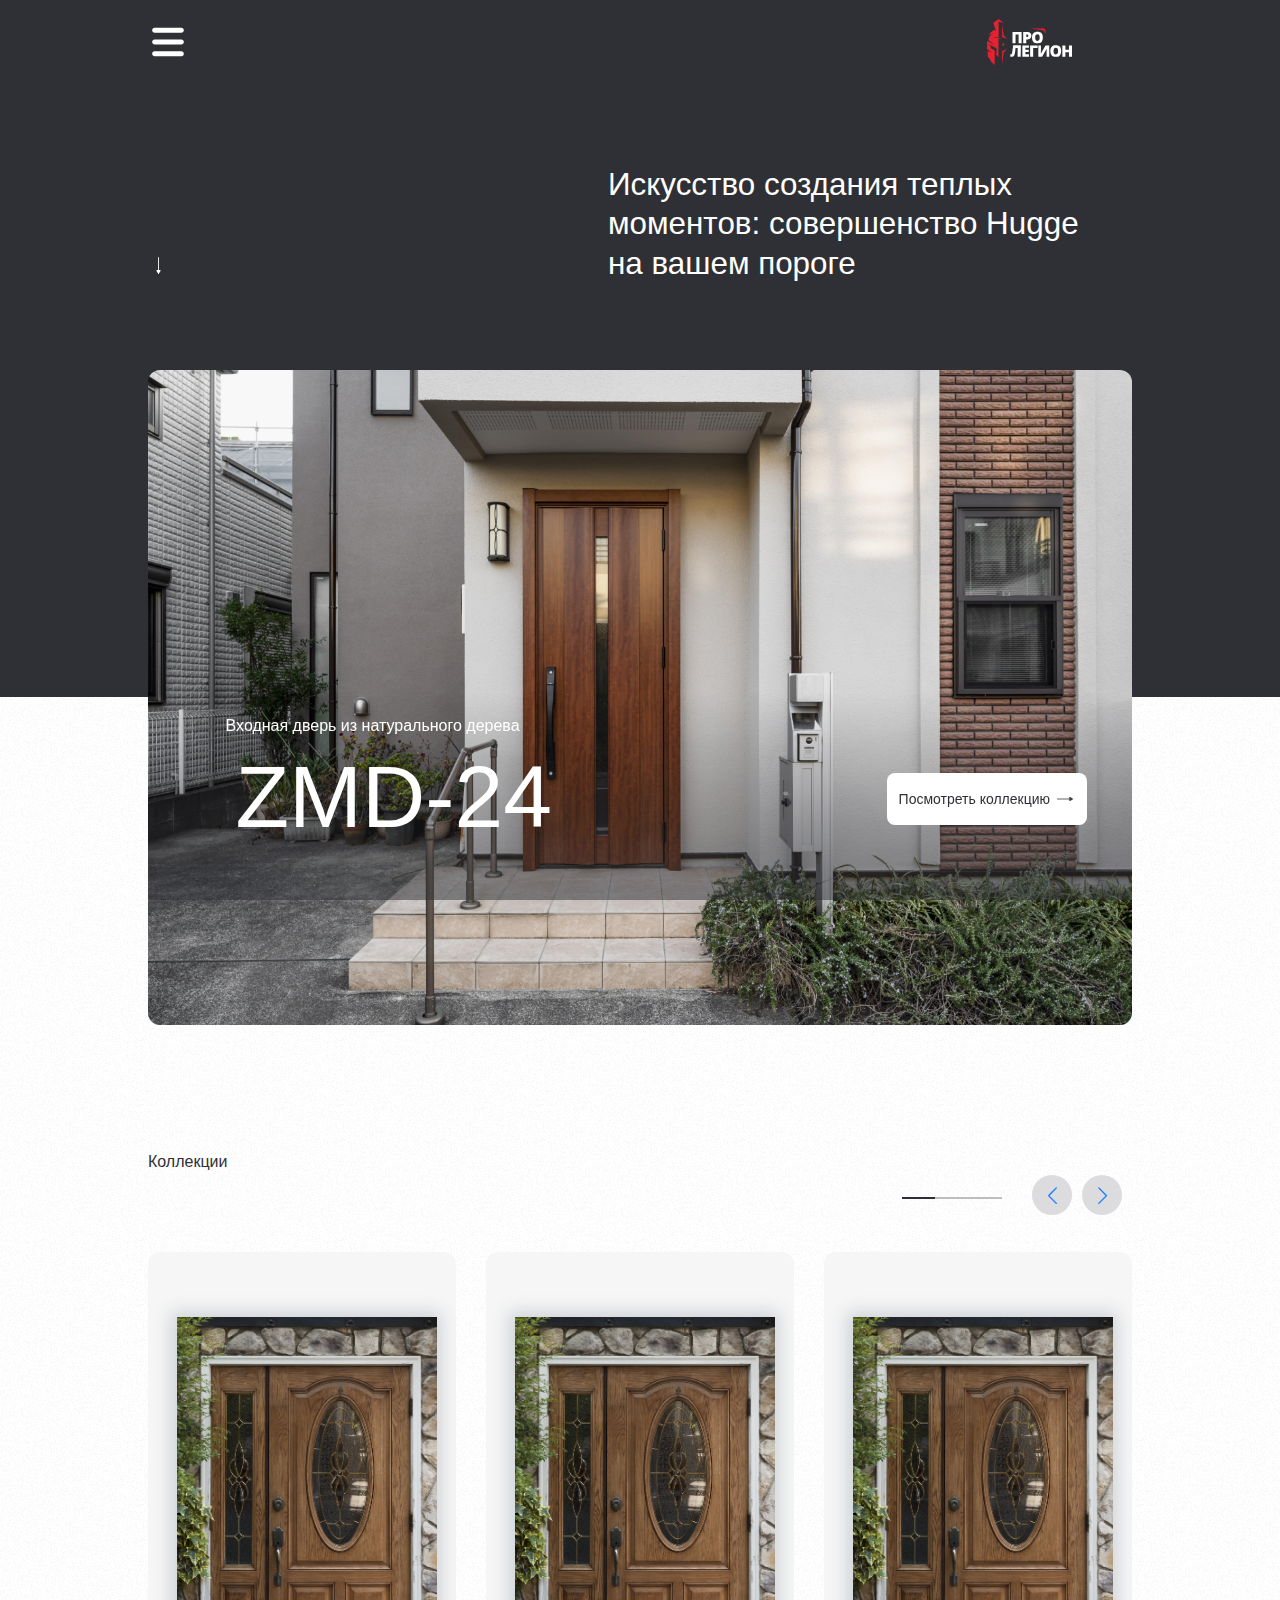
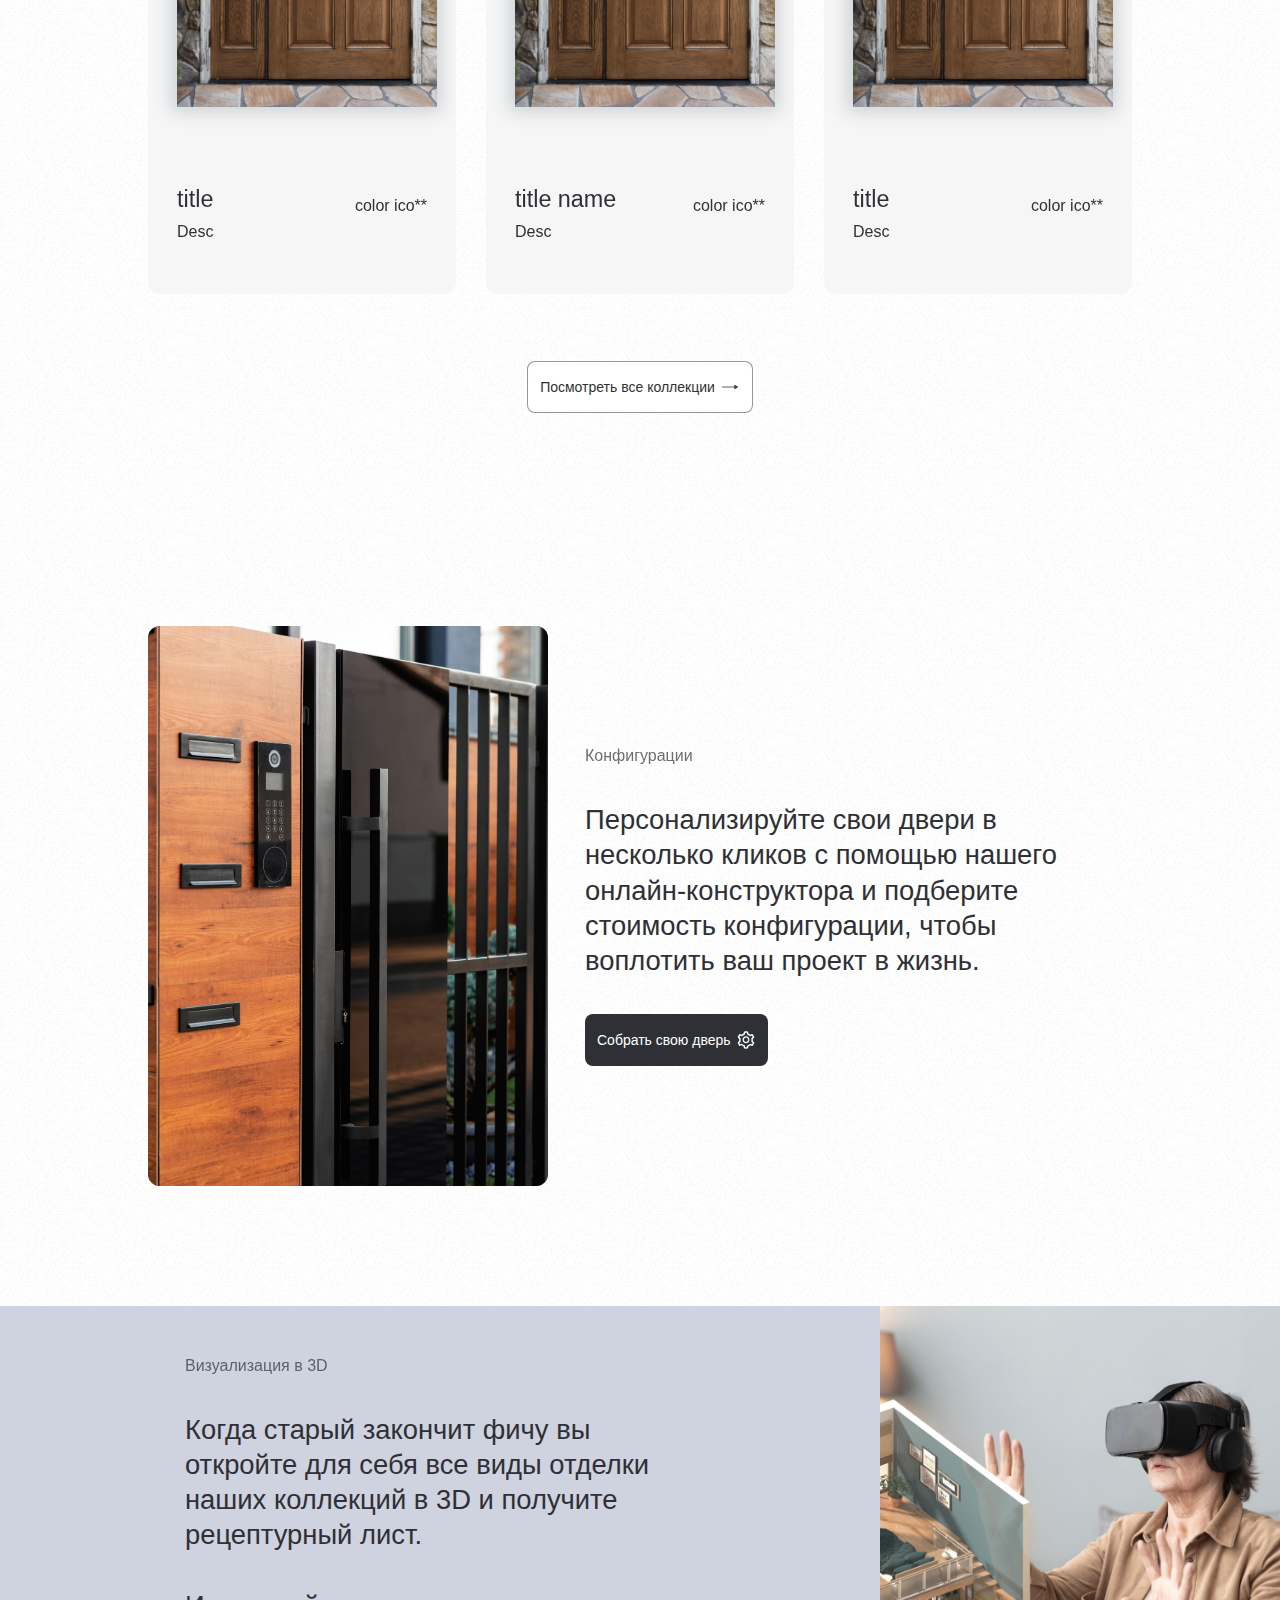
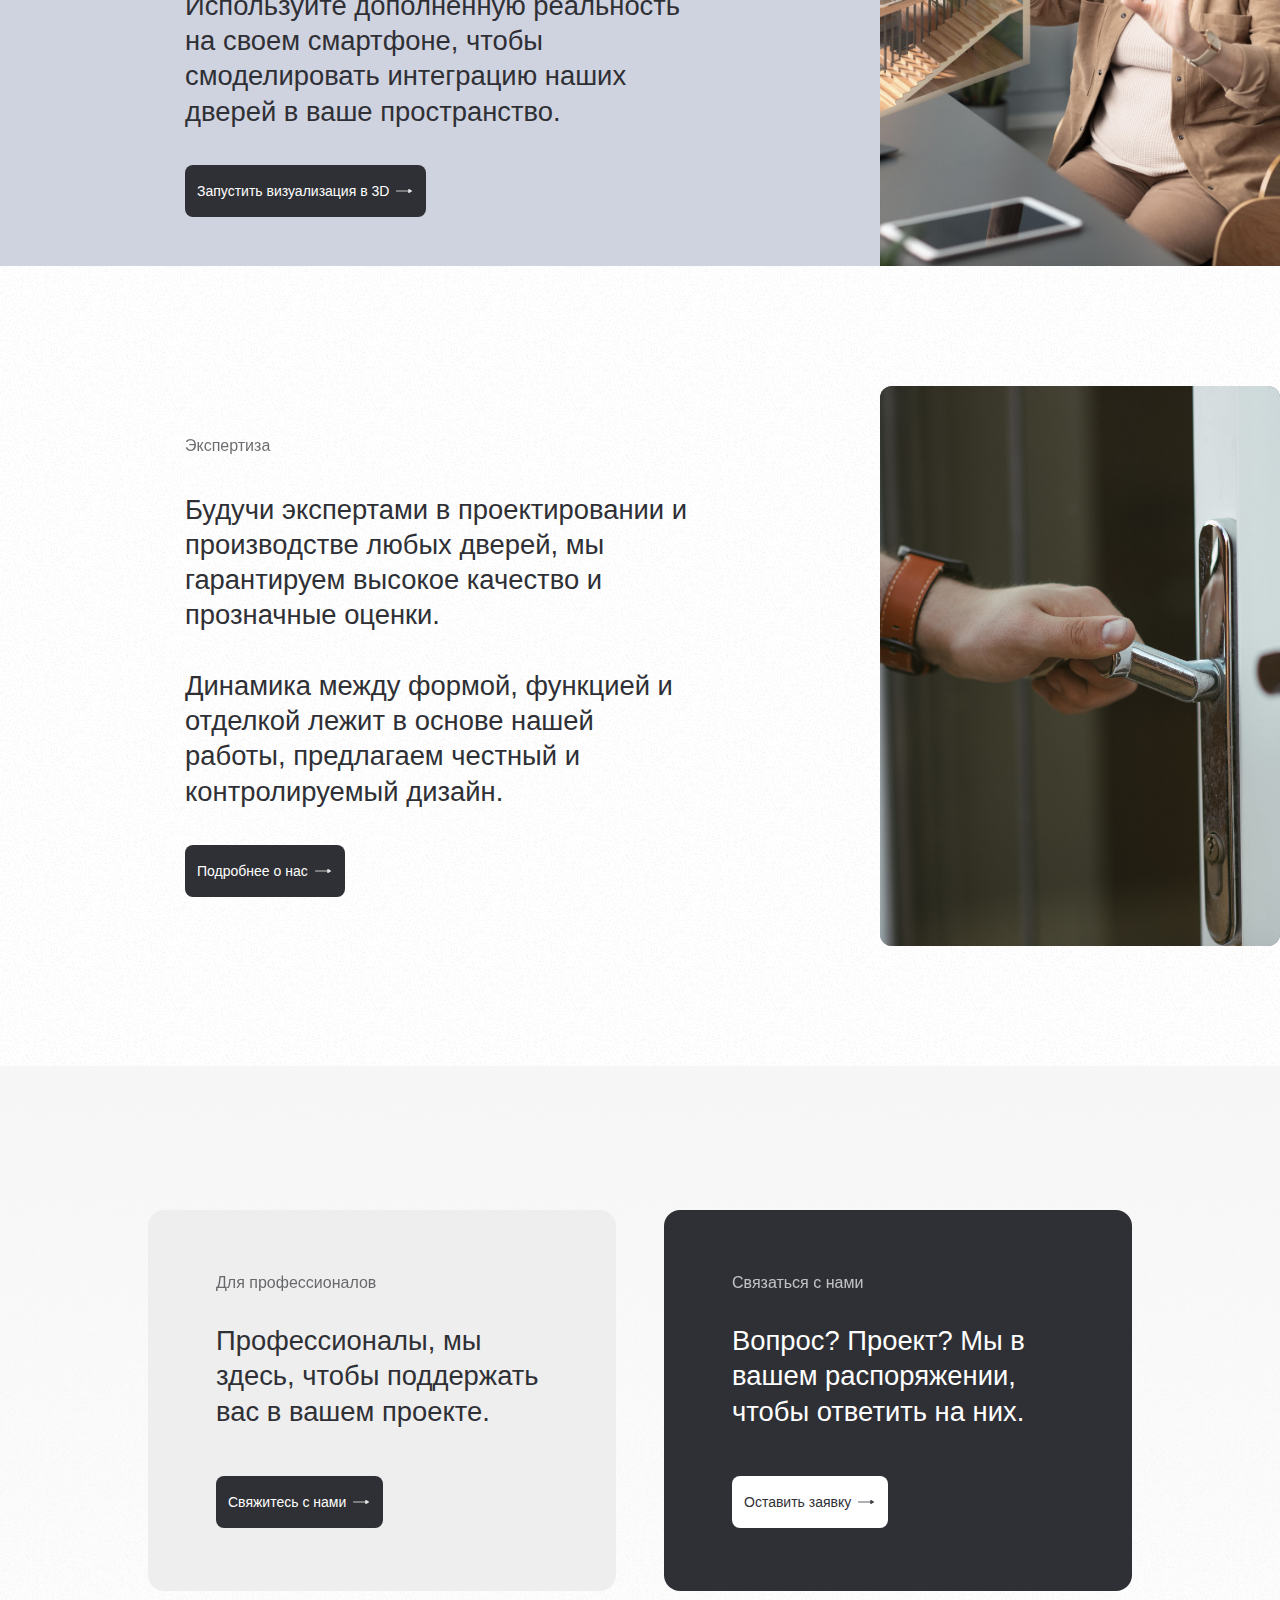
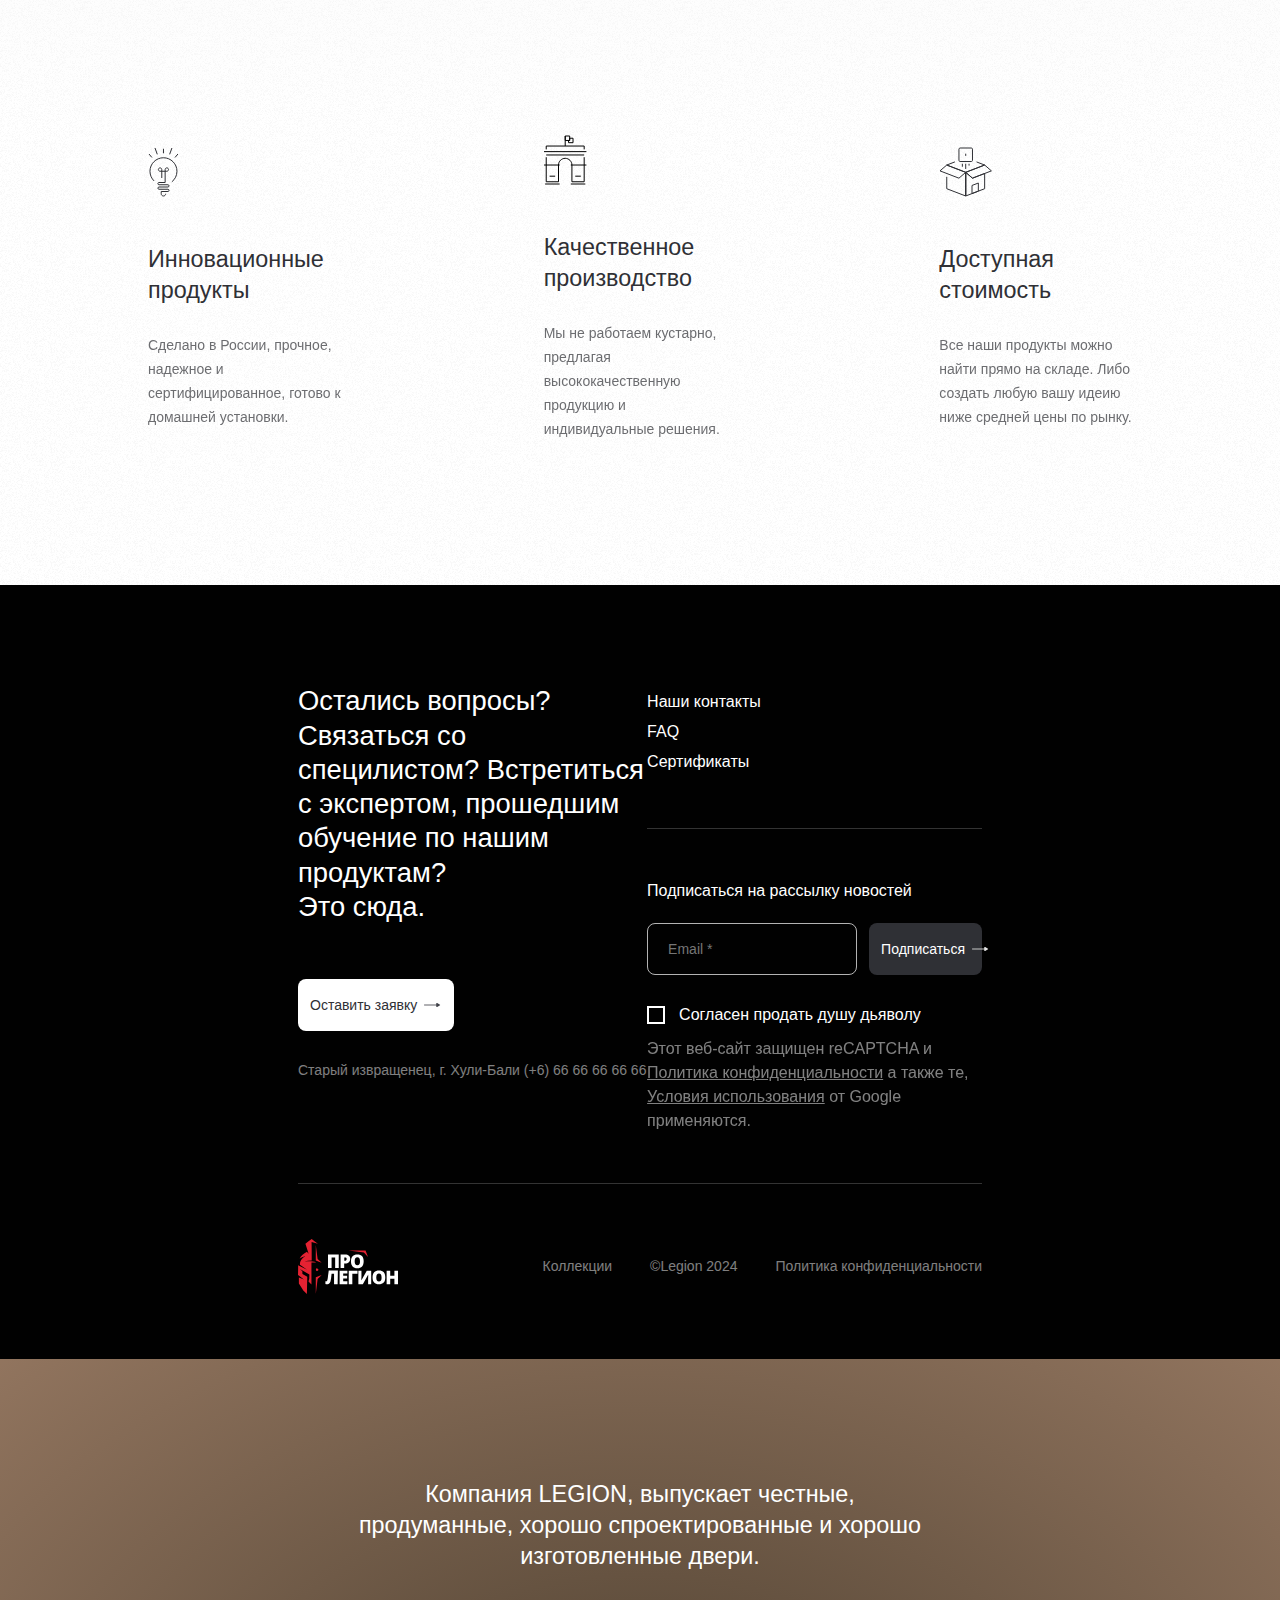
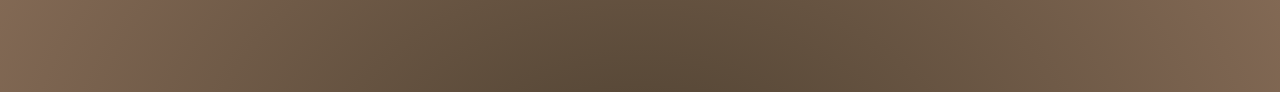
==== commit 1300b793: "мобильное меню" ====
--- a/index.html
+++ b/index.html
@@ -56,6 +56,10 @@
     <header class="header">
       <div class="container">
         <div class="wrapper">
+          <div class="mobile_menu-open_btn">
+            <img src="./template/images/icons/menu.svg" alt="" />
+          </div>
+
           <div class="header__logo">
             <img
               class="logo-light"
@@ -70,6 +74,10 @@
           </div>
 
           <div class="header__nav">
+            <div class="close_menu">
+              <img src="./template/images/icons/close.svg" alt="" />
+            </div>
+
             <nav>
               <li class="nav__collection" dropdown="collection">
                 <a href="#">Коллекции</a>
@@ -99,33 +107,75 @@
               </ul>
             </div>
 
-            <!--  DROP SRAT -->
+            <!-- ?  DROP COLLECTION START -->
 
             <div class="dropdown dropdown-collection">
               <div class="wrapper">
                 <div class="dropdown__sidebar--left">
                   <!--  -->
-                  <ul class="dropdown__menu">
-                    <li>
-                      <a href="#"><span class="marker"></span>Lorem ipsum</a>
-                    </li>
-                    <li>
-                      <a href="#"><span class="marker"></span>Optio saepe</a>
-                    </li>
-                    <li>
-                      <a href="#"><span class="marker"></span>Beatae</a>
-                    </li>
-                    <li>
-                      <a href="#"><span class="marker"></span>Cumque</a>
-                    </li>
-                    <li>
-                      <a href="#"><span class="marker"></span>Omnis officia </a>
-                    </li>
-                    <li>
-                      <a href="#"><span class="marker"></span>Optio saepe</a>
-                    </li>
-                    <li>
-                      <a href="#"><span class="marker"></span>Beatae</a>
+                  <ul class="dropdown__menu dropdown__menu--collection">
+                    <li class="link active" imageLink="1">
+                      <span class="marker"></span>
+                      <img
+                        class="link__icon"
+                        src="./template/images/icons/arrow-right.svg"
+                        alt="Ссылка"
+                      />
+                      <a href="#">Lorem ipsum</a>
+                    </li>
+                    <li class="link" imageLink="2">
+                      <span class="marker"></span>
+                      <img
+                        class="link__icon"
+                        src="./template/images/icons/arrow-right.svg"
+                        alt="Ссылка"
+                      />
+                      <a href="#">Optio saepe</a>
+                    </li>
+                    <li class="link" imageLink="3">
+                      <span class="marker"></span>
+                      <img
+                        class="link__icon"
+                        src="./template/images/icons/arrow-right.svg"
+                        alt="Ссылка"
+                      />
+                      <a href="#">Beatae</a>
+                    </li>
+                    <li class="link" imageLink="4">
+                      <span class="marker"></span>
+                      <img
+                        class="link__icon"
+                        src="./template/images/icons/arrow-right.svg"
+                        alt="Ссылка"
+                      />
+                      <a href="#">Cumque</a>
+                    </li>
+                    <li class="link" imageLink="5">
+                      <span class="marker"></span>
+                      <img
+                        class="link__icon"
+                        src="./template/images/icons/arrow-right.svg"
+                        alt="Ссылка"
+                      />
+                      <a href="#">Omnis officia</a>
+                    </li>
+                    <li class="link" imageLink="6">
+                      <span class="marker"></span>
+                      <img
+                        class="link__icon"
+                        src="./template/images/icons/arrow-right.svg"
+                        alt="Ссылка"
+                      />
+                      <a href="#">Optio saepe</a>
+                    </li>
+                    <li class="link" imageLink="7">
+                      <span class="marker"></span>
+                      <img
+                        class="link__icon"
+                        src="./template/images/icons/arrow-right.svg"
+                        alt="Ссылка"
+                      />
+                      <a href="#">Beatae</a>
                     </li>
                   </ul>
 
@@ -147,25 +197,127 @@
                 <div class="dropdown__sidebar--right">
                   <!--  -->
                   <div class="carousel">
-                    <ul>
-                      <!-- Swiper -->
-                      <div class="swiper dropdown__menu__swiper">
-                        <div class="swiper-wrapper">
-                          <div class="swiper-slide">Slide 1</div>
-                          <div class="swiper-slide">Slide 2</div>
-                          <div class="swiper-slide">Slide 3</div>
-                          <div class="swiper-slide">Slide 4</div>
-                          <div class="swiper-slide">Slide 5</div>
-                          <div class="swiper-slide">Slide 6</div>
+                    <div class="dropdown__menu__selected"></div>
+
+                    <!-- Swiper -->
+                    <div class="swiper dropdown__menu__swiper">
+                      <div class="swiper-wrapper">
+                        <div class="swiper-slide" imageLinkTarget="1">
+                          Slide 1
                         </div>
-                      </div>
-                    </ul>
+                        <div class="swiper-slide" imageLinkTarget="2">
+                          Slide 2
+                        </div>
+                        <div class="swiper-slide" imageLinkTarget="3">
+                          Slide 3
+                        </div>
+                        <div class="swiper-slide" imageLinkTarget="4">
+                          Slide 4
+                        </div>
+                        <div class="swiper-slide" imageLinkTarget="5">
+                          Slide 5
+                        </div>
+                        <div class="swiper-slide" imageLinkTarget="6">
+                          Slide 6
+                        </div>
+                        <div class="swiper-slide" imageLinkTarget="7">
+                          Slide 7
+                        </div>
+                      </div>
+                    </div>
                   </div>
                 </div>
               </div>
             </div>
 
-            <!--  DROP SRAT -->
+            <!-- ?  DROP COLLECTION END -->
+
+            <!-- ?  DROP ABOUT START -->
+
+            <div class="dropdown dropdown-about">
+              <div class="wrapper">
+                <div class="dropdown__sidebar--left">
+                  <!--  -->
+                  <ul
+                    class="dropdown__menu dropdown__menu--main dropdown__menu--about"
+                  >
+                    <li class="link active">
+                      <img
+                        class="link__icon"
+                        src="./template/images/icons/arrow-right.svg"
+                        alt="Ссылка"
+                      />
+                      <a href="#">Технологии</a>
+                    </li>
+                    <li class="link">
+                      <img
+                        class="link__icon"
+                        src="./template/images/icons/arrow-right.svg"
+                        alt="Ссылка"
+                      />
+                      <a href="#">Блог</a>
+                    </li>
+                    <li class="link">
+                      <img
+                        class="link__icon"
+                        src="./template/images/icons/arrow-right.svg"
+                        alt="Ссылка"
+                      />
+                      <a href="#">Как выбрать?</a>
+                    </li>
+                    <li class="link">
+                      <img
+                        class="link__icon"
+                        src="./template/images/icons/arrow-right.svg"
+                        alt="Ссылка"
+                      />
+                      <a href="#">Гарантия</a>
+                    </li>
+                  </ul>
+
+                  <ul
+                    class="dropdown__menu dropdown__menu--small dropdown__menu--about"
+                  >
+                    <li class="link">
+                      <img
+                        class="link__icon"
+                        src="./template/images/icons/arrow-right.svg"
+                        alt="Ссылка"
+                      />
+                      <a href="#">FAQ</a>
+                    </li>
+                    <li class="link">
+                      <img
+                        class="link__icon"
+                        src="./template/images/icons/arrow-right.svg"
+                        alt="Ссылка"
+                      />
+                      <a href="#">Контакты</a>
+                    </li>
+                    <li class="link">
+                      <img
+                        class="link__icon"
+                        src="./template/images/icons/arrow-right.svg"
+                        alt="Ссылка"
+                      />
+                      <a href="#">Документы</a>
+                    </li>
+                  </ul>
+                </div>
+
+                <div class="dropdown__sidebar--right">
+                  <!--  -->
+                  <div class="dropdown__image_area">
+                    <img src="./template/images/img-tech.jpg" alt="" />
+                    <img src="./template/images/img-blog.jpg" alt="" />
+                    <img src="./template/images/img-how.jpg" alt="" />
+                    <img src="./template/images/img-garant.jpg" alt="" />
+                  </div>
+                </div>
+              </div>
+            </div>
+
+            <!-- ?  DROP ABOUT END -->
           </div>
         </div>
       </div>
--- a/template/styles/css/main.min.css
+++ b/template/styles/css/main.min.css
@@ -1 +1 @@
-*{-webkit-box-sizing:border-box;box-sizing:border-box}body{-webkit-font-smoothing:antialiased;-moz-osx-font-smoothing:grayscale;font-family:"SuisseInt",helvetica,sans-serif;font-size:1rem;font-weight:400;line-height:1.5;color:#2f3035}body.background-noise{background:#fff url(../../images/noise.png)}.container{width:1800px;margin:0 auto}@media only screen and (max-width: 576px){.container{width:460px}}@media only screen and (max-width: 768px){.container{width:576px}}@media only screen and (max-width: 992px){.container{width:768px}}@media only screen and (max-width: 1229px){.container{width:1170px}}.header{position:sticky;height:6rem;padding-top:1rem;color:#fff;z-index:1}.header .container{position:relative}.header .container::before{content:"";position:absolute;inset:0;top:-5px;left:-24px;width:calc(100% + 48px);background-color:#fff;-webkit-box-shadow:0 4px 24px rgba(0,0,0,.1);box-shadow:0 4px 24px rgba(0,0,0,.1);height:4rem;margin:0 auto;border-top-left-radius:1rem;border-top-right-radius:1rem;opacity:0;-webkit-transition:opacity .3s;transition:opacity .3s}.header .wrapper{display:-webkit-box;display:-ms-flexbox;display:flex;-webkit-box-pack:justify;-ms-flex-pack:justify;justify-content:space-between}.header::after{content:"";background-color:rgba(1,1,1,.75);inset:0;opacity:0;position:fixed;-webkit-transition:opacity .7s,visibility .7s;transition:opacity .7s,visibility .7s;visibility:hidden;z-index:-1}.header__logo{width:300px;height:52px;position:relative}.header__logo .logo-dark{opacity:0}.header__logo img{width:85px;position:absolute;inset:0;margin:auto 0}.header__nav{display:-webkit-box;display:-ms-flexbox;display:flex;-webkit-box-flex:1;-ms-flex:1;flex:1;-webkit-box-pack:justify;-ms-flex-pack:justify;justify-content:space-between;-webkit-box-align:center;-ms-flex-align:center;align-items:center;z-index:1}.header__nav nav{display:-webkit-box;display:-ms-flexbox;display:flex}.header__nav nav li{position:relative;margin-right:20px;font-size:.875rem;line-height:1.7142857143;-webkit-transition:color .3s;transition:color .3s;display:-webkit-box;display:-ms-flexbox;display:flex}.header__nav nav li a{display:-webkit-box;display:-ms-flexbox;display:flex;-webkit-box-align:center;-ms-flex-align:center;align-items:center;position:relative}.header__nav nav li a::after{content:"▼";display:-webkit-box;display:-ms-flexbox;display:flex;-webkit-box-align:center;-ms-flex-align:center;align-items:center;-webkit-box-pack:center;-ms-flex-pack:center;justify-content:center;width:24px;height:24px;font-size:6px;margin-left:.5rem;-webkit-transition:-webkit-transform .3s;transition:-webkit-transform .3s;transition:transform .3s;transition:transform .3s, -webkit-transform .3s}.header__nav nav li:first-child::after{content:"";height:1.5rem;width:1px;margin-left:.625rem;background-color:rgba(255,255,255,.7)}.header__nav nav li:hover a::after{-webkit-transform:rotate(-180deg) translateY(1px);-ms-transform:rotate(-180deg) translateY(1px);transform:rotate(-180deg) translateY(1px)}.header__add_links ul{display:-webkit-box;display:-ms-flexbox;display:flex;gap:.75rem}.header__add_links .button{height:32px}.header.light-theme{color:#2f3035}.header.light-theme .logo-light{opacity:0}.header.light-theme .logo-dark{opacity:1}.header.light-theme .container::before{opacity:1}.header.light-theme::after{opacity:1;visibility:visible}.header.light-theme nav li:first-child::after{background-color:rgba(47,48,53,.7)}.dropdown{position:absolute;inset:0;top:59px;height:0;width:calc(100% + 48px);left:-24px;background:#fff;color:#2f3035;overflow:hidden;padding-left:300px;padding:0 300px;-webkit-transition:height .5s ease-in-out;transition:height .5s ease-in-out;border-bottom-left-radius:1rem;border-bottom-right-radius:1rem}.dropdown__menu{margin-bottom:2.375rem;margin-top:5.125rem}.dropdown__menu:hover li{opacity:.5}.dropdown__menu:hover li:hover{opacity:1}.dropdown__menu li{display:-webkit-box;display:-ms-flexbox;display:flex;-webkit-box-align:center;-ms-flex-align:center;align-items:center;position:relative;font-size:calc(1.16197rem + .37559vw);line-height:1.3333333333;-webkit-transition:opacity .5s;transition:opacity .5s}.dropdown__menu li:nth-child(1) a .marker{border-radius:5px}.dropdown__menu li:nth-child(4) a .marker{border-radius:5px}.dropdown__menu li:nth-child(5) a .marker{border-radius:25px}.dropdown__menu li a{display:-webkit-box;display:-ms-flexbox;display:flex;-webkit-box-align:center;-ms-flex-align:center;align-items:center;position:relative;width:100%;padding:.375rem 0}.dropdown__menu li a .marker{width:18px;border:1px solid;height:18px;margin-right:15px}.dropdown__menu li a .marker::before{content:"";display:block;height:.25rem;width:.25rem;background-color:#2f3035;border-radius:.25rem;margin:6px auto}.dropdown__sidebar--right{display:-webkit-box;display:-ms-flexbox;display:flex;-webkit-box-pack:center;-ms-flex-pack:center;justify-content:center}.dropdown__sidebar--right .carousel{width:357px}.dropdown__close{position:absolute;top:30px;right:60px;border:1px solid #2f3035;border-radius:1rem;width:30px;text-align:center;height:30px;display:-webkit-box;display:-ms-flexbox;display:flex;-webkit-box-align:center;-ms-flex-align:center;align-items:center;-webkit-box-pack:center;-ms-flex-pack:center;justify-content:center;padding-top:2px;cursor:pointer;-webkit-transition:background .5s,color .2s;transition:background .5s,color .2s}.dropdown__close:hover{background:linear-gradient(45deg, rgb(43, 43, 43), transparent);border-color:#fff;color:#fff}.open-collection .dropdown-collection{height:585px}.dropdown__menu__swiper .swiper-wrapper{height:585px}.dropdown__menu__swiper .swiper-slide{cursor:default !important;pointer-events:none;-webkit-box-shadow:0px -1px 21px -6px rgba(34,60,80,.26);box-shadow:0px -1px 21px -6px rgba(34,60,80,.26)}[class^=dropdown__sidebar]{width:50%}.slogan{margin-top:-7rem;color:#fff;background-color:#2f3035;padding-block:11.3125rem 2.4375rem}.slogan .wrapper{position:relative}.slogan h3{max-width:700px;font-size:calc(1.662rem + .37559vw);line-height:1.25;font-weight:400;margin-left:460px}.button{display:-webkit-box;display:-ms-flexbox;display:flex;-webkit-box-align:center;-ms-flex-align:center;align-items:center;font-size:.875rem;font-weight:400;line-height:1.7142857143;height:52px;padding:0 12px;max-width:-webkit-max-content;max-width:-moz-max-content;max-width:max-content;cursor:pointer}.button span,.button img{pointer-events:none}.button__icon{width:20px;margin-left:5px;-webkit-filter:invert(18%) sepia(6%) saturate(659%) hue-rotate(192deg) brightness(91%) contrast(94%);filter:invert(18%) sepia(6%) saturate(659%) hue-rotate(192deg) brightness(91%) contrast(94%)}.outline-border{border-radius:.5rem;border:1px solid rgba(255,255,255,.3);-webkit-transition:border-color .3s;transition:border-color .3s}.outline-border:hover{border-color:#fff}.light-theme .outline-border{border:1px solid rgba(47,48,53,.5)}.light-theme .outline-border:hover{border-color:#2f3035}.filled{border-radius:.5rem;background-color:#fff;color:#2f3035;-webkit-transition:background-color .3s;transition:background-color .3s}.filled-border{border:1px solid rgba(47,48,53,.5)}.filled-hover:hover{background-color:#f6f6f6}.filled-dark{background:#2f3035;color:#fff}.filled-dark .button__icon{-webkit-filter:invert(97%) sepia(19%) saturate(0%) hue-rotate(299deg) brightness(101%) contrast(103%);filter:invert(97%) sepia(19%) saturate(0%) hue-rotate(299deg) brightness(101%) contrast(103%)}.filled-dark:hover{background-color:#484951}.light-theme .filled{background-color:#2f3035;color:#fff}.light-theme .filled .button__icon{-webkit-filter:brightness(0) saturate(100%) invert(99%) sepia(5%) saturate(2%) hue-rotate(257deg) brightness(116%) contrast(100%);filter:brightness(0) saturate(100%) invert(99%) sepia(5%) saturate(2%) hue-rotate(257deg) brightness(116%) contrast(100%)}.light-theme .filled-hover:hover{background-color:#484951}.dark-theme .filled{background-color:#fff;color:#2f3035}.dark-theme .filled .button__icon{-webkit-filter:none;filter:none}.dark-theme .filled-border{border:1px solid rgba(47,48,53,.5)}.dark-theme .filled-hover:hover{background-color:#f6f6f6}.animate-icon{display:-webkit-box;display:-ms-flexbox;display:flex;overflow:hidden}.animate-icon span{-webkit-transition:-webkit-transform .5s;transition:-webkit-transform .5s;transition:transform .5s;transition:transform .5s, -webkit-transform .5s}.animate-icon img{-webkit-transition:opacity .5s,-webkit-transform .3s;transition:opacity .5s,-webkit-transform .3s;transition:opacity .5s,transform .3s;transition:opacity .5s,transform .3s,-webkit-transform .3s}.arrow_down{position:absolute;left:0;bottom:0;cursor:pointer}.arrow_down img{width:21px}.promo{position:relative;padding-block:3rem;color:#fff}.promo::before{content:"";position:absolute;inset:0 0 50% 0;background-color:#2f3035}.promo__inner{display:grid;border-radius:.75rem;contain:paint}.promo__image{grid-column:1/-1;grid-row:1}.promo__image img{display:block;height:auto;height:var(--v-image-height, auto);max-width:100%;max-width:var(--v-image-max-width, 100%);-o-object-fit:fill;object-fit:fill;-o-object-fit:var(--v-image-object-fit, initial);object-fit:var(--v-image-object-fit, initial);-o-object-position:initial;object-position:initial;-o-object-position:var(--v-image-object-position, initial);object-position:var(--v-image-object-position, initial);width:auto;width:var(--v-image-width, auto)}.promo__text{position:sticky;bottom:0;min-height:13rem;padding-bottom:1rem;padding-left:calc(1.2676rem + 5.25822vw);grid-column:1/-1;grid-row:1;align-self:end}.promo__text::before{content:"";inset:0;position:absolute;z-index:-1;background:-webkit-gradient(linear, left top, left bottom, from(rgba(47, 48, 53, 0)), to(rgba(47, 48, 53, 0.5)));background:linear-gradient(180deg, rgba(47, 48, 53, 0), rgba(47, 48, 53, 0.5))}.promo__text--header{font-size:calc(1.2676rem + 5.25822vw);margin-top:1.625rem;line-height:1}.promo__text--header span{font-size:1rem;margin-left:-10px;margin-bottom:20px;display:block}.promo__text .button{position:absolute;right:45px;bottom:60px}.collection_carousel{min-height:500px;width:100%;height:100%;z-index:0}.collection_carousel__header{height:180px;display:-webkit-box;display:-ms-flexbox;display:flex;-webkit-box-align:center;-ms-flex-align:center;align-items:center;position:relative}.collection_carousel__header .control{position:absolute;width:350px;height:10px;top:-80px;right:-50px;bottom:0;margin:auto}.collection_carousel-link{margin:67px 0 93px}.collection_carousel-link .button{margin:0 auto}.swiper-slide{background-color:#f6f6f6;border-radius:.75rem;padding:4.0375rem 1.8125rem 3.125rem;overflow:hidden;position:relative}.swiper-slide__inner--info{position:relative;margin-top:70px}.swiper-slide__inner--info-btn{background-color:#2f3035;position:absolute;inset:0;min-width:200px;color:#fff;height:50px;display:-webkit-box;display:-ms-flexbox;display:flex;-webkit-box-align:center;-ms-flex-align:center;align-items:center;-webkit-box-pack:center;-ms-flex-pack:center;justify-content:center;border-radius:.75rem;margin:auto;-webkit-transition:opacity .3s ease-in-out,background-color .3s;transition:opacity .3s ease-in-out,background-color .3s;opacity:0}.swiper-slide__inner--info-color{position:absolute;top:10px;right:0}.swiper-slide__inner--info-name p{opacity:1;-webkit-transition:opacity .35s ease-out;transition:opacity .35s ease-out}.swiper-slide__inner--info-name p:first-child{font-size:calc(1.162rem + .37559vw);margin-bottom:5px;font-weight:400;line-height:1.3333333333}.swiper-slide__inner--info-name p:last-child{margin-top:.3125rem;opacity:.7;font-size:.875rem;font-weight:400;line-height:1.7142857143}.swiper-slide__inner--img{text-align:center}.swiper-slide__inner--img img{max-width:390px;max-height:390px;-webkit-box-shadow:-1px 0px 17px 5px rgba(34,60,80,.19);box-shadow:-1px 0px 17px 5px rgba(34,60,80,.19)}.swiper-slide__inner--text{display:-webkit-box;display:-ms-flexbox;display:flex;overflow-x:hidden;position:absolute;inset:0;margin:auto;opacity:0}.swiper-slide__inner--text p{font-size:320px;font-size:sans-serif;line-height:1.3;padding:24px 0;white-space:nowrap;display:inline-block;z-index:-1;color:#fff}.swiper-slide__inner--text .text1{-webkit-animation:marquee1 20s infinite linear;animation:marquee1 20s infinite linear;-webkit-animation-delay:-20s;animation-delay:-20s}.swiper-slide__inner--text .text1::after{content:" "}.swiper-slide__inner--text .text2{-webkit-animation:marquee2 20s infinite linear;animation:marquee2 20s infinite linear;-webkit-animation-delay:-10s;animation-delay:-10s}.swiper-slide__inner--text .text2::after{content:" "}.swiper-pagination-progressbar.swiper-pagination-horizontal{width:100px;top:80px;right:180px;left:auto;height:2px}.swiper-button-next,.swiper-button-prev{top:80px;right:60px;background-color:rgba(0,0,0,0);border-radius:40px;color:var(--theme-default);isolation:isolate;border-radius:50px;background:#dcdbdd;width:40px;height:40px;text-align:center;-webkit-transition:all .5s ease;transition:all .5s ease}.swiper-button-next:hover,.swiper-button-prev:hover{background-color:#2f3035;color:#fff;-webkit-transform:scale(1.1);-ms-transform:scale(1.1);transform:scale(1.1)}.swiper-button-next:after,.swiper-button-prev:after{font-size:17px}.swiper-button-prev{right:110px;left:auto}.swiper-pagination-progressbar .swiper-pagination-progressbar-fill{background:#2f3035}.swiper-slide:hover{cursor:pointer}.swiper-slide:hover .swiper-slide__inner--text{opacity:1}.swiper-slide:hover .swiper-slide__inner--info-name p,.swiper-slide:hover .swiper-slide__inner--info-color{opacity:0}.swiper-slide:hover .swiper-slide__inner--info-btn{opacity:1}.swiper-slide:hover .swiper-slide__inner--info-btn:hover{background-color:#484951}.swiper-slide .icon{display:-webkit-box;display:-ms-flexbox;display:flex;-webkit-box-align:center;-ms-flex-align:center;align-items:center;margin-left:10px}.swiper-slide .icon img{width:30px}.swiper-wrapper{-webkit-transition-timing-function:linear !important;transition-timing-function:linear !important}@-webkit-keyframes marquee1{0%{-webkit-transform:translateX(100%);transform:translateX(100%)}100%{-webkit-transform:translateX(-100%);transform:translateX(-100%)}}@keyframes marquee1{0%{-webkit-transform:translateX(100%);transform:translateX(100%)}100%{-webkit-transform:translateX(-100%);transform:translateX(-100%)}}@-webkit-keyframes marquee2{0%{-webkit-transform:translateX(0%);transform:translateX(0%)}100%{-webkit-transform:translateX(-200%);transform:translateX(-200%)}}@keyframes marquee2{0%{-webkit-transform:translateX(0%);transform:translateX(0%)}100%{-webkit-transform:translateX(-200%);transform:translateX(-200%)}}.about_text{margin:7.5rem 0}.about_text-gray-bg{background:#cfd2df}.about_text-gray-bg .about_text-img{border-radius:0}.about_text .wrapper{display:-webkit-box;display:-ms-flexbox;display:flex}.about_text__img-left .wrapper{-webkit-box-orient:horizontal;-webkit-box-direction:reverse;-ms-flex-direction:row-reverse;flex-direction:row-reverse}.about_text-img{-webkit-box-flex:0;-ms-flex:0 0 auto;flex:0 0 auto;background:#767c82;border-radius:.75rem;width:55rem;height:55rem;-o-object-fit:cover;object-fit:cover}.about_text-img picture,.about_text-img img{border-radius:inherit;width:100%;height:100%;-o-object-fit:cover;object-fit:cover}.about_text__content{display:-webkit-box;display:-ms-flexbox;display:flex;-webkit-box-orient:vertical;-webkit-box-direction:normal;-ms-flex-direction:column;flex-direction:column;-webkit-box-pack:center;-ms-flex-pack:center;justify-content:center;width:100%;-webkit-box-align:center;-ms-flex-align:center;align-items:center}.about_text__content h3{margin-bottom:2.25rem;opacity:.7;font-size:var(--font-size-body-l);font-weight:400;line-height:1.25}.about_text__content p{width:570px;font-size:calc(1.412rem + .37559vw);margin-bottom:2.25rem;font-weight:400;line-height:1.2857142857}.contact_area{background:-webkit-gradient(linear, left bottom, left top, from(hsla(0, 0%, 96%, 0)), to(#f6f6f6));background:linear-gradient(0deg, hsla(0, 0%, 96%, 0), #f6f6f6);padding:9rem 0}.contact_area .wrapper{display:-webkit-box;display:-ms-flexbox;display:flex;-webkit-box-pack:center;-ms-flex-pack:center;justify-content:center;-webkit-box-align:center;-ms-flex-align:center;align-items:center;gap:3rem}.contact_area .wrapper>div{border-radius:1rem;padding:3.9375rem 4.25rem;max-width:725px;-webkit-box-flex:0;-ms-flex:0 1 590px;flex:0 1 590px;background-color:#eee}.contact_area .wrapper>div.contact_area--dark{background-color:#2f3035;color:#fff}.contact_area .wrapper h4{margin-bottom:1.875rem;opacity:.7;line-height:1.25}.contact_area .wrapper p{margin-bottom:2.9375rem;font-size:calc(1.412rem + .37559vw);line-height:1.2857142857}.advantage .wrapper{display:-webkit-box;display:-ms-flexbox;display:flex;-webkit-box-pack:center;-ms-flex-pack:center;justify-content:center;-webkit-box-align:center;-ms-flex-align:center;align-items:center;gap:203px;margin-bottom:9rem}.advantage__item{width:260px}.advantage__item img{margin-bottom:2.5rem}.advantage__item h4{margin-bottom:1.6875rem;max-width:13.125rem;font-size:calc(1.162rem + .37559vw);line-height:1.3333333333}.advantage__item p{opacity:.7;font-size:.875rem;line-height:1.7142857143}.footer{padding-top:6.1875rem;background-color:#010101;color:#fff}.footer>.container{margin-bottom:4.0625rem}.footer .wrapper{display:-webkit-box;display:-ms-flexbox;display:flex;-webkit-box-pack:justify;-ms-flex-pack:justify;justify-content:space-between;margin:0 150px}.footer .wrapper:last-child{border-top:1px solid rgba(255,255,255,.2);padding-top:3.4375rem;margin-top:3.125rem}.footer__feedback{max-width:500px}.footer__feedback__header{font-size:calc(1.262rem + .37559vw);line-height:1.25;margin:0 0 3.4375rem}.footer__feedback .button{margin-bottom:1.6875rem}.footer__feedback__contact{font-size:.875rem;line-height:1.7142857143;color:rgba(255,255,255,.5)}.footer__sidebar{width:570px}.footer__sidebar__menu li{margin:.375rem 0}.footer__sidebar__subscribe{padding-top:3.125rem;margin-top:3.375rem;border-top:1px solid rgba(255,255,255,.2)}.footer__sidebar__form p{margin-bottom:1.25rem}.footer__sidebar__form__field{display:-webkit-box;display:-ms-flexbox;display:flex;height:52px}.footer__sidebar__form input{border:1px solid rgba(255,255,255,.7);border-radius:.5rem;line-height:1.7142857143;font-size:.875rem;padding:.875rem 1.25rem;height:inherit;margin-right:12px;width:392px;-webkit-transition:border-color .3s;transition:border-color .3s}.footer__sidebar__form input:focus{border-color:#fff}.footer__sidebar__form button{height:inherit}.footer__logo{display:-webkit-box;display:-ms-flexbox;display:flex;-webkit-box-align:center;-ms-flex-align:center;align-items:center}.footer__logo img{width:100px}.footer__link{display:-webkit-box;display:-ms-flexbox;display:flex}.footer__link ul{display:-webkit-box;display:-ms-flexbox;display:flex}.footer__link li{display:-webkit-box;display:-ms-flexbox;display:flex;-webkit-box-align:center;-ms-flex-align:center;align-items:center;margin-left:2.375rem;color:rgba(255,255,255,.5);font-size:.875rem;line-height:1.7142857143;-webkit-transition:color .3s;transition:color .3s}.footer__link li:hover a{color:#fff}.footer__parallax{display:-webkit-box;display:-ms-flexbox;display:flex;-webkit-box-align:center;-ms-flex-align:center;align-items:center;-webkit-box-orient:vertical;-webkit-box-direction:normal;-ms-flex-direction:column;flex-direction:column;position:sticky;background:url(../../images/img8.jpg),#a9896e;background-size:cover;background-position:right;color:#fff;isolation:isolate;overflow:hidden;padding-bottom:5.75rem;padding:7.5rem 0}.footer__parallax h5{min-width:min(340px,100%);text-align:center;font-size:calc(1.16197rem + .37559vw);line-height:1.3333333333}.footer__parallax::after{background:radial-gradient(at center 130%, hsla(36, 24.73%, 17.04%, 0.79), hsla(0, 23.67%, 11.46%, 0.18));content:"";inset:0;position:absolute;z-index:-1}.checkbox-style{display:block;position:relative;padding-left:2rem;margin-top:1.75rem;cursor:pointer}.checkbox-style::before{content:"";position:absolute;top:0;left:0;bottom:0;margin:auto;-webkit-box-align:center;-ms-flex-align:center;align-items:center;border:2px solid #fff;color:#2f3035;display:-webkit-box;display:-ms-flexbox;display:flex;height:18px;-webkit-box-pack:center;-ms-flex-pack:center;justify-content:center;width:1.125rem}[type=checkbox]{display:none}[type=checkbox]:checked+label::before{background:url(../../images/icons/checked.svg),#fff;background-size:cover}.copyright{margin-top:.625rem;opacity:.5;max-width:450px}.copyright a{text-decoration:underline}+*{-webkit-box-sizing:border-box;box-sizing:border-box}body{-webkit-font-smoothing:antialiased;-moz-osx-font-smoothing:grayscale;font-family:"SuisseInt",helvetica,sans-serif;font-size:1rem;font-weight:400;line-height:1.5;color:#2f3035}body.background-noise{background:#fff url(../../images/noise.png)}.container{width:1800px;margin:0 auto;padding:0 40px}@media only screen and (max-width: 1800px){.container{width:1600px}}@media only screen and (max-width: 1600px){.container{width:1440px}}@media only screen and (max-width: 1440px){.container{width:1280px;padding:0 30px}}@media only screen and (max-width: 1280px){.container{width:1024px;padding:0 20px}}@media only screen and (max-width: 1024px){.container{width:991px;padding:0 10px}}@media only screen and (max-width: 992px){.container{width:767px;padding:0 10px}}@media only screen and (max-width: 768px){.container{width:576px}}@media only screen and (max-width: 576px){.container{width:460px}}@media only screen and (max-width: 460px){.container{width:320px}}.header{position:sticky;height:6rem;padding-top:1rem;color:#fff;z-index:1}.header .container{position:relative}.header .container::before{content:"";position:absolute;inset:0;top:-5px;left:-24px;width:calc(100% + 48px);background-color:#fff;-webkit-box-shadow:0 4px 24px rgba(0,0,0,.1);box-shadow:0 4px 24px rgba(0,0,0,.1);height:4rem;margin:0 auto;border-top-left-radius:1rem;border-top-right-radius:1rem;opacity:0;-webkit-transition:opacity .3s;transition:opacity .3s}.header .wrapper{display:-webkit-box;display:-ms-flexbox;display:flex;-webkit-box-pack:justify;-ms-flex-pack:justify;justify-content:space-between}@media only screen and (max-width: 460px){.header .wrapper{-webkit-box-pack:center;-ms-flex-pack:center;justify-content:center}}.header::after{content:"";background-color:rgba(1,1,1,.75);inset:0;opacity:0;position:fixed;-webkit-transition:opacity .7s,visibility .7s;transition:opacity .7s,visibility .7s;visibility:hidden;z-index:-1}.header__logo{width:300px;height:52px;position:relative}@media only screen and (max-width: 1280px){.header__logo{width:145px}}@media only screen and (max-width: 460px){.header__logo{width:90px}}.header__logo .logo-dark{opacity:0}.header__logo img{width:85px;position:absolute;inset:0;margin:auto 0}.header__nav{display:-webkit-box;display:-ms-flexbox;display:flex;-webkit-box-flex:1;-ms-flex:1;flex:1;-webkit-box-pack:justify;-ms-flex-pack:justify;justify-content:space-between;-webkit-box-align:center;-ms-flex-align:center;align-items:center;z-index:1}@media only screen and (max-width: 1024px){.header__nav{-webkit-box-pack:end;-ms-flex-pack:end;justify-content:flex-end}}@media only screen and (max-width: 460px){.header__nav{display:none}}.header__nav nav{display:-webkit-box;display:-ms-flexbox;display:flex}.header__nav nav li{position:relative;margin-right:20px;font-size:.875rem;line-height:1.7142857143;-webkit-transition:color .3s;transition:color .3s;display:-webkit-box;display:-ms-flexbox;display:flex}.header__nav nav li a{display:-webkit-box;display:-ms-flexbox;display:flex;-webkit-box-align:center;-ms-flex-align:center;align-items:center;position:relative}.header__nav nav li a::after{content:"▼";display:-webkit-box;display:-ms-flexbox;display:flex;-webkit-box-align:center;-ms-flex-align:center;align-items:center;-webkit-box-pack:center;-ms-flex-pack:center;justify-content:center;width:24px;height:24px;font-size:6px;margin-left:.5rem;-webkit-transition:-webkit-transform .3s;transition:-webkit-transform .3s;transition:transform .3s;transition:transform .3s, -webkit-transform .3s}.header__nav nav li:first-child::after{content:"";height:1.5rem;width:1px;margin-left:.625rem;background-color:rgba(255,255,255,.7)}.header__nav nav li:hover a::after{-webkit-transform:rotate(-180deg) translateY(1px);-ms-transform:rotate(-180deg) translateY(1px);transform:rotate(-180deg) translateY(1px)}.header__add_links ul{display:-webkit-box;display:-ms-flexbox;display:flex;gap:.75rem}.header__add_links .button{height:32px}.header.light-theme{color:#2f3035}.header.light-theme .logo-light{opacity:0}.header.light-theme .logo-dark{opacity:1}.header.light-theme .container::before{opacity:1}.header.light-theme::after{opacity:1;visibility:visible}.header.light-theme nav li:first-child::after{background-color:rgba(47,48,53,.7)}.dropdown{position:absolute;inset:0;top:59px;height:0;width:calc(100% + 48px);left:-24px;background:#fff;color:#2f3035;overflow:hidden;padding:0 300px;-webkit-transition:height .5s cubic-bezier(0.25, 0.25, 0.355, 0.99);transition:height .5s cubic-bezier(0.25, 0.25, 0.355, 0.99);border-bottom-left-radius:1rem;border-bottom-right-radius:1rem}@media only screen and (max-width: 1280px){.dropdown{padding:0 40px}}.dropdown__menu{margin-bottom:2.375rem;margin-top:5.125rem}.dropdown__menu--about .link,.dropdown__menu--about .link a{padding-left:0}.dropdown__menu--about .link:hover{padding-left:25px}.dropdown__menu--collection .link:hover .link__icon{-webkit-transform:translateX(0);-ms-transform:translateX(0);transform:translateX(0)}.dropdown__menu--collection .active a{padding-left:0}.dropdown__menu:hover li{opacity:.5}.dropdown__menu:hover li:hover{opacity:1}.dropdown__menu li{display:-webkit-box;display:-ms-flexbox;display:flex;-webkit-box-align:center;-ms-flex-align:center;align-items:center;position:relative;font-size:calc(1.16197rem + .37559vw);line-height:1.3333333333}.dropdown__menu li .marker{width:18px;border:1px solid;height:18px;position:absolute;-webkit-transition-duration:.1s;transition-duration:.1s;-webkit-transition-property:opacity,-webkit-transform;transition-property:opacity,-webkit-transform;transition-property:transform,opacity;transition-property:transform,opacity,-webkit-transform}.dropdown__menu li .marker::before{content:"";display:block;height:.25rem;width:.25rem;background-color:#2f3035;border-radius:.25rem;margin:6px auto}.dropdown__menu li:hover .marker{opacity:0;-webkit-transform:translateX(25px);-ms-transform:translateX(25px);transform:translateX(25px)}.dropdown__menu li:nth-child(1) .marker{border-radius:5px}.dropdown__menu li:nth-child(4) .marker{border-radius:5px}.dropdown__menu li:nth-child(5) .marker{border-radius:25px}.dropdown__menu li a{display:-webkit-box;display:-ms-flexbox;display:flex;-webkit-box-align:center;-ms-flex-align:center;align-items:center;position:relative;width:100%;padding:.375rem 0;padding-left:30px}.dropdown__sidebar--right{display:-webkit-box;display:-ms-flexbox;display:flex;-webkit-box-pack:center;-ms-flex-pack:center;justify-content:center}.dropdown__sidebar--right .carousel{position:relative;width:357px}.dropdown__close{position:absolute;top:30px;right:60px;border:1px solid #2f3035;border-radius:1rem;width:30px;text-align:center;height:30px;display:-webkit-box;display:-ms-flexbox;display:flex;-webkit-box-align:center;-ms-flex-align:center;align-items:center;-webkit-box-pack:center;-ms-flex-pack:center;justify-content:center;padding-top:2px;cursor:pointer;-webkit-transition:background .5s,color .2s;transition:background .5s,color .2s}.dropdown__close:hover{background:linear-gradient(45deg, rgb(43, 43, 43), transparent);border-color:#fff;color:#fff}.open-collection .dropdown-collection{height:585px;z-index:1}.open-about .dropdown-about{height:585px;z-index:1}.dropdown__menu__swiper .swiper-wrapper{height:585px}.dropdown__menu__swiper .swiper-slide{cursor:default !important;pointer-events:none;-webkit-box-shadow:0px -1px 21px -6px rgba(34,60,80,.26);box-shadow:0px -1px 21px -6px rgba(34,60,80,.26)}[class^=dropdown__sidebar]{width:50%}.dropdown__menu--small{margin-top:0}.dropdown__menu--small li{color:rgba(47,48,53,.7);font-size:.875rem}.dropdown__image_area{position:relative;height:416px;width:416px;margin-top:5.125rem;border-radius:1rem;overflow:hidden}.dropdown__image_area img{position:absolute;inset:0;width:100%;height:100%;-o-object-fit:cover;object-fit:cover;-webkit-transition:opacity .1s ease-in-out;transition:opacity .1s ease-in-out}.dropdown__image_area.toggle-selected img{opacity:0}.dropdown__image_area.toggle-selected img.selected{opacity:1;z-index:1}.dropdown__menu__selected{background:#fff;z-index:10;position:absolute;width:100%;height:100%;display:-webkit-box;display:-ms-flexbox;display:flex;-webkit-box-align:center;-ms-flex-align:center;align-items:center;opacity:0;-webkit-transition:opacity .3s ease-in-out;transition:opacity .3s ease-in-out}.dropdown__menu__selected.clone_in{opacity:1}.dropdown__menu__selected.clone_in .swiper-slide{-webkit-animation:fading .1s;animation:fading .1s;-webkit-box-shadow:0px 5px 10px 2px rgba(34,60,80,.1);box-shadow:0px 5px 10px 2px rgba(34,60,80,.1)}@-webkit-keyframes fading{0%{opacity:0;-webkit-transform:translateY(90px);transform:translateY(90px)}100%{opacity:1;-webkit-transform:translateY(0px);transform:translateY(0px)}}@keyframes fading{0%{opacity:0;-webkit-transform:translateY(90px);transform:translateY(90px)}100%{opacity:1;-webkit-transform:translateY(0px);transform:translateY(0px)}}.slogan{margin-top:-7rem;color:#fff;background-color:#2f3035;padding-block:11.3125rem 2.4375rem}@media only screen and (max-width: 576px){.slogan{padding-block:9.3125rem 2.4375rem}}.slogan .wrapper{position:relative}.slogan h3{max-width:700px;font-size:calc(1.662rem + .37559vw);line-height:1.25;font-weight:400;margin-left:460px}@media only screen and (max-width: 1024px){.slogan h3{margin-left:270px}}@media only screen and (max-width: 768px){.slogan h3{margin-left:110px}}@media only screen and (max-width: 576px){.slogan h3{font-size:calc(1.162rem + .37559vw)}}@media only screen and (max-width: 460px){.slogan h3{margin-left:50px;font-size:calc(.762rem + .37559vw)}}.button{display:-webkit-box;display:-ms-flexbox;display:flex;-webkit-box-align:center;-ms-flex-align:center;align-items:center;font-size:.875rem;font-weight:400;line-height:1.7142857143;height:52px;padding:0 12px;max-width:-webkit-max-content;max-width:-moz-max-content;max-width:max-content;cursor:pointer}@media only screen and (max-width: 768px){.button{height:40px}}@media only screen and (max-width: 576px){.button{font-size:.675rem}}.button span,.button img{pointer-events:none}.button__icon{width:20px;margin-left:5px;-webkit-filter:invert(18%) sepia(6%) saturate(659%) hue-rotate(192deg) brightness(91%) contrast(94%);filter:invert(18%) sepia(6%) saturate(659%) hue-rotate(192deg) brightness(91%) contrast(94%)}.link__icon{max-width:30px}.link{-webkit-transition:padding-left .3s ease;transition:padding-left .3s ease}.link .link__icon{pointer-events:none;position:absolute;width:20px;opacity:0;-webkit-transform:translateX(-25px);-ms-transform:translateX(-25px);transform:translateX(-25px);-webkit-transition-duration:.1s;transition-duration:.1s;-webkit-transition-property:opacity,-webkit-transform;transition-property:opacity,-webkit-transform;transition-property:transform,opacity;transition-property:transform,opacity,-webkit-transform;-webkit-filter:invert(18%) sepia(6%) saturate(659%) hue-rotate(192deg) brightness(91%) contrast(94%);filter:invert(18%) sepia(6%) saturate(659%) hue-rotate(192deg) brightness(91%) contrast(94%)}.link:hover .link__icon{opacity:1}.link.active .marker{display:none}.link.active::before{content:"";display:block;background-color:currentColor;width:.35rem;height:.3rem;border-radius:1rem;margin-inline:.625rem .875rem}.link.active:hover{padding-left:0}.link.active:hover .link__icon{-webkit-transform:translateX(-10px);-ms-transform:translateX(-10px);transform:translateX(-10px);opacity:0}.outline-border{border-radius:.5rem;border:1px solid rgba(255,255,255,.3);-webkit-transition:border-color .3s;transition:border-color .3s}.outline-border:hover{border-color:#fff}.light-theme .outline-border{border:1px solid rgba(47,48,53,.5)}.light-theme .outline-border:hover{border-color:#2f3035}.filled{border-radius:.5rem;background-color:#fff;color:#2f3035;-webkit-transition:background-color .3s;transition:background-color .3s}.filled-border{border:1px solid rgba(47,48,53,.5)}.filled-hover:hover{background-color:#f6f6f6}.filled-dark{background:#2f3035;color:#fff}.filled-dark .button__icon{-webkit-filter:invert(97%) sepia(19%) saturate(0%) hue-rotate(299deg) brightness(101%) contrast(103%);filter:invert(97%) sepia(19%) saturate(0%) hue-rotate(299deg) brightness(101%) contrast(103%)}.filled-dark:hover{background-color:#484951}.light-theme .filled{background-color:#2f3035;color:#fff}.light-theme .filled .button__icon{-webkit-filter:brightness(0) saturate(100%) invert(99%) sepia(5%) saturate(2%) hue-rotate(257deg) brightness(116%) contrast(100%);filter:brightness(0) saturate(100%) invert(99%) sepia(5%) saturate(2%) hue-rotate(257deg) brightness(116%) contrast(100%)}.light-theme .filled-hover:hover{background-color:#484951}.dark-theme .filled{background-color:#fff;color:#2f3035}.dark-theme .filled .button__icon{-webkit-filter:none;filter:none}.dark-theme .filled-border{border:1px solid rgba(47,48,53,.5)}.dark-theme .filled-hover:hover{background-color:#f6f6f6}.animate-icon{display:-webkit-box;display:-ms-flexbox;display:flex;overflow:hidden}.animate-icon span{-webkit-transition:-webkit-transform .5s;transition:-webkit-transform .5s;transition:transform .5s;transition:transform .5s, -webkit-transform .5s}.animate-icon img{-webkit-transition:opacity .5s,-webkit-transform .3s;transition:opacity .5s,-webkit-transform .3s;transition:opacity .5s,transform .3s;transition:opacity .5s,transform .3s,-webkit-transform .3s}.arrow_down{position:absolute;left:0;bottom:0;cursor:pointer}.arrow_down img{width:21px}.promo{position:relative;padding-block:3rem;color:#fff}@media only screen and (max-width: 768px){.promo{padding-block:0}}.promo::before{content:"";position:absolute;inset:0 0 50% 0;background-color:#2f3035}.promo__inner{display:grid;border-radius:.75rem;contain:paint}.promo__image{grid-column:1/-1;grid-row:1}.promo__image img{display:block;height:auto;max-width:100%;-o-object-fit:fill;object-fit:fill;-o-object-position:initial;object-position:initial;width:auto}.promo__text{position:sticky;bottom:0;min-height:13rem;padding-bottom:1rem;padding-left:calc(1.2676rem + 5.25822vw);grid-column:1/-1;grid-row:1;align-self:end}@media only screen and (max-width: 768px){.promo__text{min-height:9rem}}@media only screen and (max-width: 460px){.promo__text{min-height:6rem;padding-left:calc(.0676rem + 5.25822vw)}}.promo__text::before{content:"";inset:0;position:absolute;z-index:-1;background:-webkit-gradient(linear, left top, left bottom, from(rgba(47, 48, 53, 0)), to(rgba(47, 48, 53, 0.5)));background:linear-gradient(180deg, rgba(47, 48, 53, 0), rgba(47, 48, 53, 0.5))}.promo__text--header{font-size:calc(1.2676rem + 5.25822vw);margin-top:1.625rem;line-height:1}.promo__text--header span{font-size:1rem;margin-left:-10px;margin-bottom:20px;display:block}@media only screen and (max-width: 768px){.promo__text--header span{font-size:.8rem;margin-left:0px}}@media only screen and (max-width: 460px){.promo__text--header span{margin-bottom:10px;font-size:.6rem}}.promo__text .button{position:absolute;right:45px;bottom:60px}@media only screen and (max-width: 1280px){.promo__text .button{bottom:75px}}@media only screen and (max-width: 768px){.promo__text .button{bottom:40px;right:25px}}@media only screen and (max-width: 460px){.promo__text .button{display:none}}.collection_carousel{min-height:500px;width:100%;height:100%;z-index:0}.collection_carousel__header{height:180px;display:-webkit-box;display:-ms-flexbox;display:flex;-webkit-box-align:center;-ms-flex-align:center;align-items:center;position:relative}.collection_carousel__header .control{position:absolute;width:350px;height:10px;top:-80px;right:-50px;bottom:0;margin:auto}@media only screen and (max-width: 1024px){.collection_carousel__header .control{top:-140px}}@media only screen and (max-width: 460px){.collection_carousel__header .control{top:-60px}}@media only screen and (max-width: 460px){.collection_carousel__header h2{margin:0 auto}}.collection_carousel-link{margin:67px 0 93px}@media only screen and (max-width: 1024px){.collection_carousel-link{margin:67px 0 0px}}.collection_carousel-link .button{margin:0 auto}.swiper-slide{background-color:#f6f6f6;border-radius:.75rem;padding:4.0375rem 1.8125rem 3.125rem;overflow:hidden;position:relative}@media only screen and (max-width: 576px){.swiper-slide{padding:3.4375rem 2.7125rem 2.125rem}}.swiper-slide__inner--info{position:relative;margin-top:70px}@media only screen and (max-width: 768px){.swiper-slide__inner--info{margin-top:2.5rem}}.swiper-slide__inner--info-btn{background-color:#2f3035;position:absolute;inset:0;min-width:200px;color:#fff;height:50px;display:-webkit-box;display:-ms-flexbox;display:flex;-webkit-box-align:center;-ms-flex-align:center;align-items:center;-webkit-box-pack:center;-ms-flex-pack:center;justify-content:center;border-radius:.75rem;margin:auto;-webkit-transition:opacity .3s ease-in-out,background-color .3s;transition:opacity .3s ease-in-out,background-color .3s;opacity:0}.swiper-slide__inner--info-color{position:absolute;top:10px;right:0}.swiper-slide__inner--info-name p{opacity:1;-webkit-transition:opacity .35s ease-out;transition:opacity .35s ease-out}.swiper-slide__inner--info-name p:first-child{font-size:calc(1.162rem + .37559vw);margin-bottom:5px;font-weight:400;line-height:1.3333333333}.swiper-slide__inner--info-name p:last-child{margin-top:.3125rem;opacity:.7;font-size:.875rem;font-weight:400;line-height:1.7142857143}.swiper-slide__inner--img{text-align:center}.swiper-slide__inner--img img{max-width:390px;max-height:390px;-webkit-box-shadow:-1px 0px 17px 5px rgba(34,60,80,.19);box-shadow:-1px 0px 17px 5px rgba(34,60,80,.19)}@media only screen and (max-width: 768px){.swiper-slide__inner--img img{max-width:170px}}.swiper-slide__inner--text{display:-webkit-box;display:-ms-flexbox;display:flex;overflow-x:hidden;position:absolute;inset:0;margin:auto;opacity:0}.swiper-slide__inner--text p{font-size:320px;font-size:sans-serif;line-height:1.3;padding:24px 0;white-space:nowrap;display:inline-block;z-index:-1;color:#fff}.swiper-slide__inner--text .text1{-webkit-animation:marquee1 20s infinite linear;animation:marquee1 20s infinite linear;-webkit-animation-delay:-20s;animation-delay:-20s}.swiper-slide__inner--text .text1::after{content:" "}.swiper-slide__inner--text .text2{-webkit-animation:marquee2 20s infinite linear;animation:marquee2 20s infinite linear;-webkit-animation-delay:-10s;animation-delay:-10s}.swiper-slide__inner--text .text2::after{content:" "}.swiper-pagination-progressbar.swiper-pagination-horizontal{width:100px;top:80px;right:180px;left:auto;height:2px}.swiper-button-next,.swiper-button-prev{top:80px;right:60px;background-color:rgba(0,0,0,0);border-radius:40px;isolation:isolate;border-radius:50px;background:#dcdbdd;width:40px;height:40px;text-align:center;-webkit-transition:all .5s ease;transition:all .5s ease}.swiper-button-next:hover,.swiper-button-prev:hover{background-color:#2f3035;color:#fff;-webkit-transform:scale(1.1);-ms-transform:scale(1.1);transform:scale(1.1)}.swiper-button-next:after,.swiper-button-prev:after{font-size:17px}.swiper-button-prev{right:110px;left:auto}.swiper-pagination-progressbar .swiper-pagination-progressbar-fill{background:#2f3035}.swiper-slide:hover{cursor:pointer}.swiper-slide:hover .swiper-slide__inner--text{opacity:1}.swiper-slide:hover .swiper-slide__inner--info-name p,.swiper-slide:hover .swiper-slide__inner--info-color{opacity:0}.swiper-slide:hover .swiper-slide__inner--info-btn{opacity:1}.swiper-slide:hover .swiper-slide__inner--info-btn:hover{background-color:#484951}.swiper-slide .icon{display:-webkit-box;display:-ms-flexbox;display:flex;-webkit-box-align:center;-ms-flex-align:center;align-items:center;margin-left:10px}.swiper-slide .icon img{width:30px}.swiper-wrapper{-webkit-transition-timing-function:linear !important;transition-timing-function:linear !important}@-webkit-keyframes marquee1{0%{-webkit-transform:translateX(100%);transform:translateX(100%)}100%{-webkit-transform:translateX(-100%);transform:translateX(-100%)}}@keyframes marquee1{0%{-webkit-transform:translateX(100%);transform:translateX(100%)}100%{-webkit-transform:translateX(-100%);transform:translateX(-100%)}}@-webkit-keyframes marquee2{0%{-webkit-transform:translateX(0%);transform:translateX(0%)}100%{-webkit-transform:translateX(-200%);transform:translateX(-200%)}}@keyframes marquee2{0%{-webkit-transform:translateX(0%);transform:translateX(0%)}100%{-webkit-transform:translateX(-200%);transform:translateX(-200%)}}.about_text{margin:7.5rem 0}@media only screen and (max-width: 768px){.about_text{margin:5rem 0}}.about_text-gray-bg{background:#cfd2df}.about_text-gray-bg .about_text-img{border-radius:0}@media only screen and (max-width: 460px){.about_text-gray-bg .about_text__content{padding-top:25px}}.about_text .wrapper{display:-webkit-box;display:-ms-flexbox;display:flex}@media only screen and (max-width: 460px){.about_text .wrapper{-webkit-box-orient:vertical;-webkit-box-direction:normal;-ms-flex-direction:column;flex-direction:column}}.about_text__img-left .wrapper{-webkit-box-orient:horizontal;-webkit-box-direction:reverse;-ms-flex-direction:row-reverse;flex-direction:row-reverse}@media only screen and (max-width: 768px){.about_text__img-left .wrapper p{width:250px}}@media only screen and (max-width: 576px){.about_text__img-left .wrapper .about_text-img{width:13rem;height:20rem}.about_text__img-left .wrapper p{width:200px}}@media only screen and (max-width: 460px){.about_text__img-left .wrapper{-webkit-box-align:center;-ms-flex-align:center;align-items:center;-webkit-box-orient:vertical;-webkit-box-direction:reverse;-ms-flex-direction:column-reverse;flex-direction:column-reverse}.about_text__img-left .wrapper .about_text-img{width:100%;height:16rem;margin-bottom:50px}.about_text__img-left .wrapper p{width:100%}.about_text__img-left .wrapper .about_text__content{text-align:center}.about_text__img-left .wrapper .button{margin:0 auto}}.about_text-img{-webkit-box-flex:0;-ms-flex:0 0 auto;flex:0 0 auto;background:#767c82;border-radius:.75rem;width:55rem;height:55rem;-o-object-fit:cover;object-fit:cover}@media only screen and (max-width: 1600px){.about_text-img{width:45rem;height:45rem}}@media only screen and (max-width: 1440px){.about_text-img{width:35rem;height:35rem}}@media only screen and (max-width: 1280px){.about_text-img{width:25rem}}@media only screen and (max-width: 992px){.about_text-img{width:20rem}}@media only screen and (max-width: 768px){.about_text-img{width:15rem;height:25rem}}@media only screen and (max-width: 460px){.about_text-img{width:100%;height:14rem;margin-top:30px}}.about_text-img picture,.about_text-img img{border-radius:inherit;width:100%;height:100%;-o-object-fit:cover;object-fit:cover}.about_text__content{display:-webkit-box;display:-ms-flexbox;display:flex;-webkit-box-orient:vertical;-webkit-box-direction:normal;-ms-flex-direction:column;flex-direction:column;-webkit-box-pack:center;-ms-flex-pack:center;justify-content:center;width:100%;-webkit-box-align:center;-ms-flex-align:center;align-items:center}@media only screen and (max-width: 460px){.about_text__content{padding:0 10px}}.about_text__content h3{margin-bottom:2.25rem;opacity:.7;font-weight:400;line-height:1.25}.about_text__content p{width:570px;font-size:calc(1.412rem + .37559vw);margin-bottom:2.25rem;font-weight:400;line-height:1.2857142857}@media only screen and (max-width: 992px){.about_text__content p{font-size:calc(1.212rem + .37559vw)}}@media only screen and (max-width: 768px){.about_text__content p{font-size:calc(.82rem + .37559vw)}}@media only screen and (max-width: 1280px){.about_text__content p{width:510px}}@media only screen and (max-width: 1024px){.about_text__content p{width:450px}}@media only screen and (max-width: 992px){.about_text__content p{width:350px}}@media only screen and (max-width: 768px){.about_text__content p{width:280px}}.contact_area{background:-webkit-gradient(linear, left bottom, left top, from(hsla(0, 0%, 96%, 0)), to(#f6f6f6));background:linear-gradient(0deg, hsla(0, 0%, 96%, 0), #f6f6f6);padding:9rem 0}@media only screen and (max-width: 768px){.contact_area{padding:5rem 0}}.contact_area .wrapper{display:-webkit-box;display:-ms-flexbox;display:flex;-webkit-box-pack:center;-ms-flex-pack:center;justify-content:center;-webkit-box-align:center;-ms-flex-align:center;align-items:center;gap:3rem}@media only screen and (max-width: 460px){.contact_area .wrapper{-webkit-box-orient:vertical;-webkit-box-direction:normal;-ms-flex-direction:column;flex-direction:column}}.contact_area .wrapper>div{border-radius:1rem;padding:3.9375rem 4.25rem;max-width:725px;-webkit-box-flex:0;-ms-flex:0 1 590px;flex:0 1 590px;background-color:#eee}@media only screen and (max-width: 992px){.contact_area .wrapper>div{min-height:425px}}@media only screen and (max-width: 768px){.contact_area .wrapper>div{min-height:385px;padding:2.9375rem 2.25rem;gap:1rem}}@media only screen and (max-width: 576px){.contact_area .wrapper>div{min-height:275px;padding:1.5375rem .95rem}}@media only screen and (max-width: 460px){.contact_area .wrapper>div{-webkit-box-flex:0;-ms-flex:0 1 auto;flex:0 1 auto;min-height:235px}}.contact_area .wrapper>div.contact_area--dark{background-color:#2f3035;color:#fff}.contact_area .wrapper h4{margin-bottom:1.875rem;opacity:.7;line-height:1.25}.contact_area .wrapper p{margin-bottom:2.9375rem;font-size:calc(1.412rem + .37559vw);line-height:1.2857142857}@media only screen and (max-width: 992px){.contact_area .wrapper p{font-size:calc(1.212rem + .37559vw)}}@media only screen and (max-width: 768px){.contact_area .wrapper p{font-size:calc(.82rem + .37559vw)}}.advantage .wrapper{display:-webkit-box;display:-ms-flexbox;display:flex;-webkit-box-pack:center;-ms-flex-pack:center;justify-content:center;-webkit-box-align:center;-ms-flex-align:center;align-items:center;gap:203px;margin-bottom:9rem}@media only screen and (max-width: 1024px){.advantage .wrapper{gap:20px}}@media only screen and (max-width: 576px){.advantage .wrapper{font-size:.775rem}}@media only screen and (max-width: 460px){.advantage .wrapper{-webkit-box-orient:vertical;-webkit-box-direction:normal;-ms-flex-direction:column;flex-direction:column}}.advantage__item{width:260px}@media only screen and (max-width: 768px){.advantage__item{min-height:330px}}@media only screen and (max-width: 460px){.advantage__item{min-height:230px}}.advantage__item img{margin-bottom:2.5rem}.advantage__item h4{margin-bottom:1.6875rem;max-width:13.125rem;font-size:calc(1.162rem + .37559vw);line-height:1.3333333333}@media only screen and (max-width: 576px){.advantage__item h4{font-size:calc(.762rem + .37559vw)}}.advantage__item p{opacity:.7;font-size:.875rem;line-height:1.7142857143}@media only screen and (max-width: 576px){.advantage__item p{font-size:.775rem}}.footer{padding-top:6.1875rem;background-color:#010101;color:#fff}.footer>.container{margin-bottom:4.0625rem}.footer .wrapper{display:-webkit-box;display:-ms-flexbox;display:flex;-webkit-box-pack:justify;-ms-flex-pack:justify;justify-content:space-between;margin:0 150px}@media only screen and (max-width: 1024px){.footer .wrapper{margin:0 70px}}@media only screen and (max-width: 992px){.footer .wrapper{margin:0}}@media only screen and (max-width: 768px){.footer .wrapper{-webkit-box-orient:vertical;-webkit-box-direction:normal;-ms-flex-direction:column;flex-direction:column}}.footer .wrapper:last-child{border-top:1px solid rgba(255,255,255,.2);padding-top:3.4375rem;margin-top:3.125rem}.footer__feedback{max-width:500px}@media only screen and (max-width: 1440px){.footer__feedback{max-width:370px}}@media only screen and (max-width: 992px){.footer__feedback{max-width:290px}}@media only screen and (max-width: 768px){.footer__feedback{max-width:100%;border-bottom:1px solid rgba(255,255,255,.2);padding-bottom:3.125rem;margin-bottom:3.375rem}}.footer__feedback__header{font-size:calc(1.412rem + .37559vw);line-height:1.25;margin:0 0 3.4375rem}@media only screen and (max-width: 992px){.footer__feedback__header{font-size:calc(1.212rem + .37559vw)}}@media only screen and (max-width: 768px){.footer__feedback__header{font-size:calc(.82rem + .37559vw)}}.footer__feedback .button{margin-bottom:1.6875rem}.footer__feedback__contact{font-size:.875rem;line-height:1.7142857143;color:rgba(255,255,255,.5)}@media only screen and (max-width: 1024px){.footer__feedback__contact a{display:block}}@media only screen and (max-width: 768px){.footer__feedback__contact a{display:inline-block}}.footer__sidebar{width:570px}@media only screen and (max-width: 1440px){.footer__sidebar{width:370px}}@media only screen and (max-width: 768px){.footer__sidebar{width:100%}}.footer__sidebar__menu li{margin:.375rem 0}.footer__sidebar__subscribe{padding-top:3.125rem;margin-top:3.375rem;border-top:1px solid rgba(255,255,255,.2)}.footer__sidebar__form p{margin-bottom:1.25rem}.footer__sidebar__form__field{display:-webkit-box;display:-ms-flexbox;display:flex;height:52px}@media only screen and (max-width: 460px){.footer__sidebar__form__field{min-height:230px}}@media only screen and (max-width: 460px){.footer__sidebar__form__field{min-height:140px}}.footer__sidebar__form input{border:1px solid rgba(255,255,255,.7);border-radius:.5rem;line-height:1.7142857143;font-size:.875rem;padding:.875rem 1.25rem;height:inherit;margin-right:12px;width:392px;-webkit-transition:border-color .3s;transition:border-color .3s}@media only screen and (max-width: 1440px){.footer__sidebar__form input{width:210px}}@media only screen and (max-width: 460px){.footer__sidebar__form input{margin-bottom:10px;width:auto}}.footer__sidebar__form input:focus{border-color:#fff}.footer__sidebar__form button{height:inherit}.footer__logo{display:-webkit-box;display:-ms-flexbox;display:flex;-webkit-box-align:center;-ms-flex-align:center;align-items:center}@media only screen and (max-width: 768px){.footer__logo{-webkit-box-pack:center;-ms-flex-pack:center;justify-content:center;margin-bottom:2.5rem}}.footer__logo img{width:100px}.footer__link{display:-webkit-box;display:-ms-flexbox;display:flex}.footer__link ul{display:-webkit-box;display:-ms-flexbox;display:flex}@media only screen and (max-width: 460px){.footer__link ul{-webkit-box-orient:vertical;-webkit-box-direction:normal;-ms-flex-direction:column;flex-direction:column}}.footer__link li{display:-webkit-box;display:-ms-flexbox;display:flex;-webkit-box-align:center;-ms-flex-align:center;align-items:center;margin-left:2.375rem;color:rgba(255,255,255,.5);font-size:.875rem;line-height:1.7142857143;-webkit-transition:color .3s;transition:color .3s}.footer__link li:hover a{color:#fff}@media only screen and (max-width: 576px){.footer__link li{font-size:.675rem}}.footer__parallax{display:-webkit-box;display:-ms-flexbox;display:flex;-webkit-box-align:center;-ms-flex-align:center;align-items:center;-webkit-box-orient:vertical;-webkit-box-direction:normal;-ms-flex-direction:column;flex-direction:column;position:sticky;background:url(../../images/img8.jpg),#a9896e;background-size:cover;background-position:70px -830px;color:#fff;isolation:isolate;overflow:hidden;padding-bottom:5.75rem;padding:7.5rem 0}@media only screen and (max-width: 1440px){.footer__parallax{background-position:70px -1130px}}@media only screen and (max-width: 1024px){.footer__parallax{background-position:center;background-repeat:no-repeat}}.footer__parallax h5{min-width:min(340px,100%);text-align:center;font-size:calc(1.16197rem + .37559vw);line-height:1.3333333333}@media only screen and (max-width: 576px){.footer__parallax h5{font-size:calc(.96197rem + .37559vw)}}.footer__parallax::after{background:radial-gradient(at center 130%, hsla(36, 24.73%, 17.04%, 0.79), hsla(0, 23.67%, 11.46%, 0.18));content:"";inset:0;position:absolute;z-index:-1}.checkbox-style{display:block;position:relative;padding-left:2rem;margin-top:1.75rem;cursor:pointer}.checkbox-style::before{content:"";position:absolute;top:0;left:0;bottom:0;margin:auto;-webkit-box-align:center;-ms-flex-align:center;align-items:center;border:2px solid #fff;color:#2f3035;display:-webkit-box;display:-ms-flexbox;display:flex;height:18px;-webkit-box-pack:center;-ms-flex-pack:center;justify-content:center;width:1.125rem}[type=checkbox]{display:none}[type=checkbox]:checked+label::before{background:url(../../images/icons/checked.svg),#fff;background-size:cover}.copyright{margin-top:.625rem;opacity:.5;max-width:450px}@media only screen and (max-width: 1024px){.copyright{font-size:.75rem}}.copyright a{text-decoration:underline}.mobile_menu-open_btn{display:none;-webkit-box-align:center;-ms-flex-align:center;align-items:center;margin-right:30px}.mobile_menu-open_btn img{max-width:40px}@media only screen and (max-width: 1280px){.mobile_menu-open_btn{display:-webkit-box;display:-ms-flexbox;display:flex}}.close_menu{position:absolute;width:40px;top:20px;right:20px}@media only screen and (max-width: 1280px){.header.shadowbox-active::after{opacity:1;visibility:visible;z-index:-1}.header__nav{position:absolute;inset:0;left:-100vw;-webkit-transition:left .5s ease;transition:left .5s ease;display:-webkit-box;display:-ms-flexbox;display:flex;-webkit-box-orient:vertical;-webkit-box-direction:normal;-ms-flex-direction:column;flex-direction:column;-webkit-box-pack:start;-ms-flex-pack:start;justify-content:flex-start;background:#292a2f;border:2px solid #292a2f;height:100vh;width:100%;z-index:2}.header__nav nav{display:none}.header__nav.active{left:0}.header__add_links{padding:20px 0;-webkit-box-ordinal-group:3;-ms-flex-order:2;order:2;margin-top:auto}.header__add_links .outline-border{color:#fff}.dropdown{position:static;height:auto;width:100%;inset:0;border-radius:0;padding:0 20px}.dropdown [class^=dropdown__sidebar]{width:100%}.dropdown-collection{-webkit-box-ordinal-group:2;-ms-flex-order:1;order:1;background:#292a2f;color:#fff;margin-top:auto}.dropdown-about{-webkit-box-ordinal-group:4;-ms-flex-order:3;order:3;margin-top:auto}.dropdown .button{display:none}.dropdown__sidebar--right{display:none}.dropdown__menu{margin-bottom:0;margin-top:0;padding:20px 0}}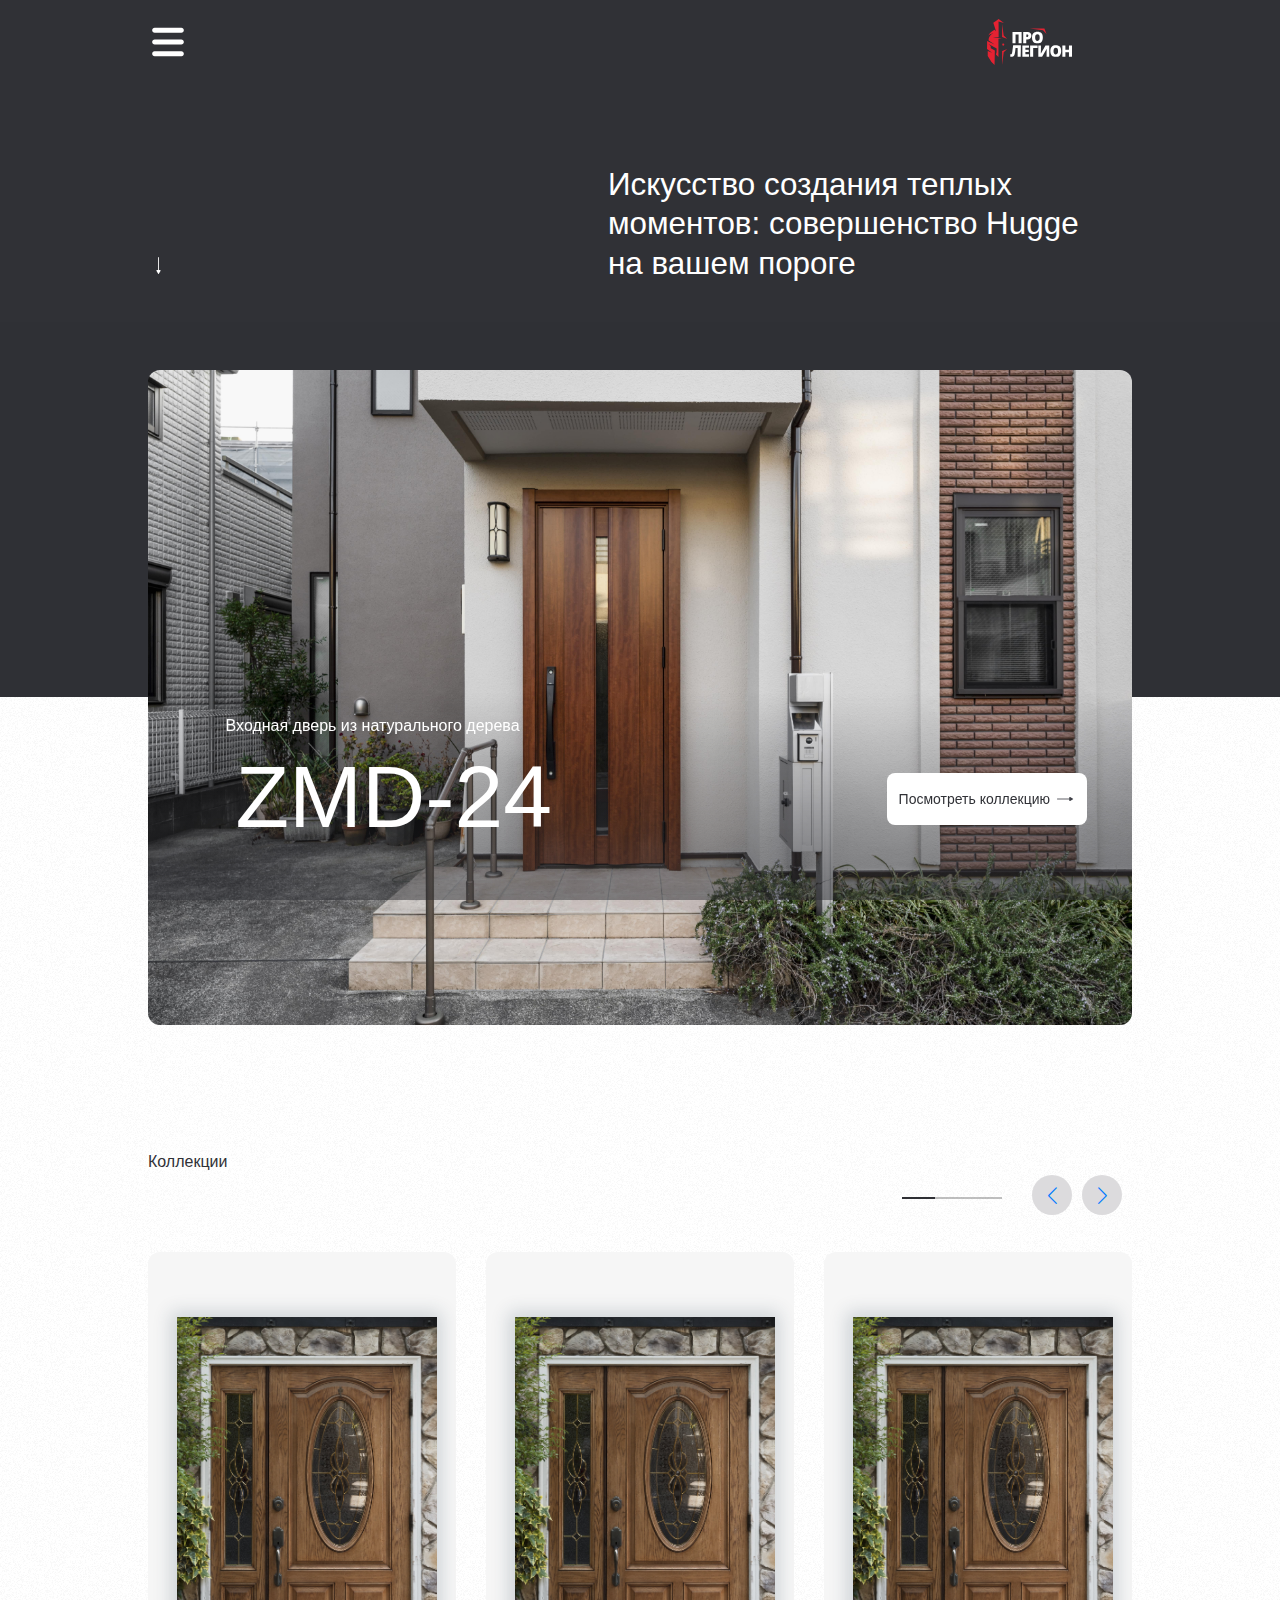
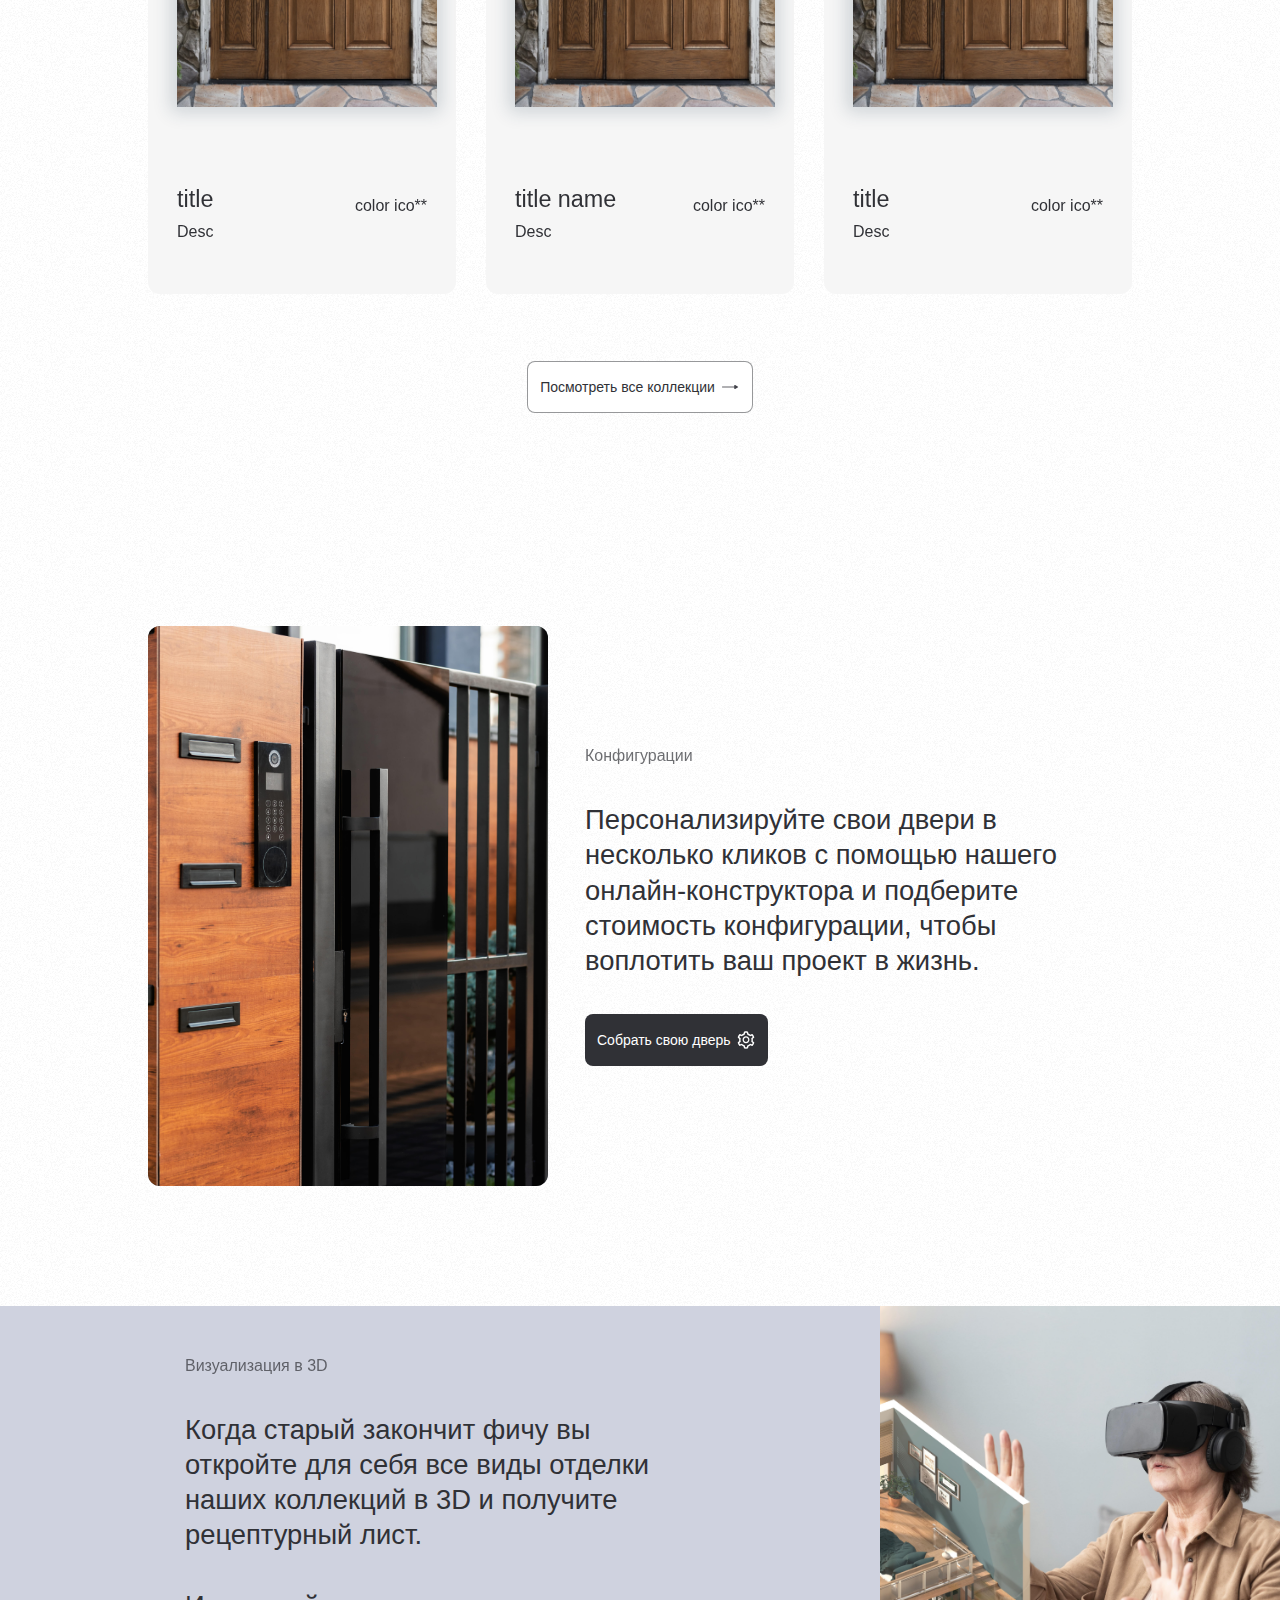
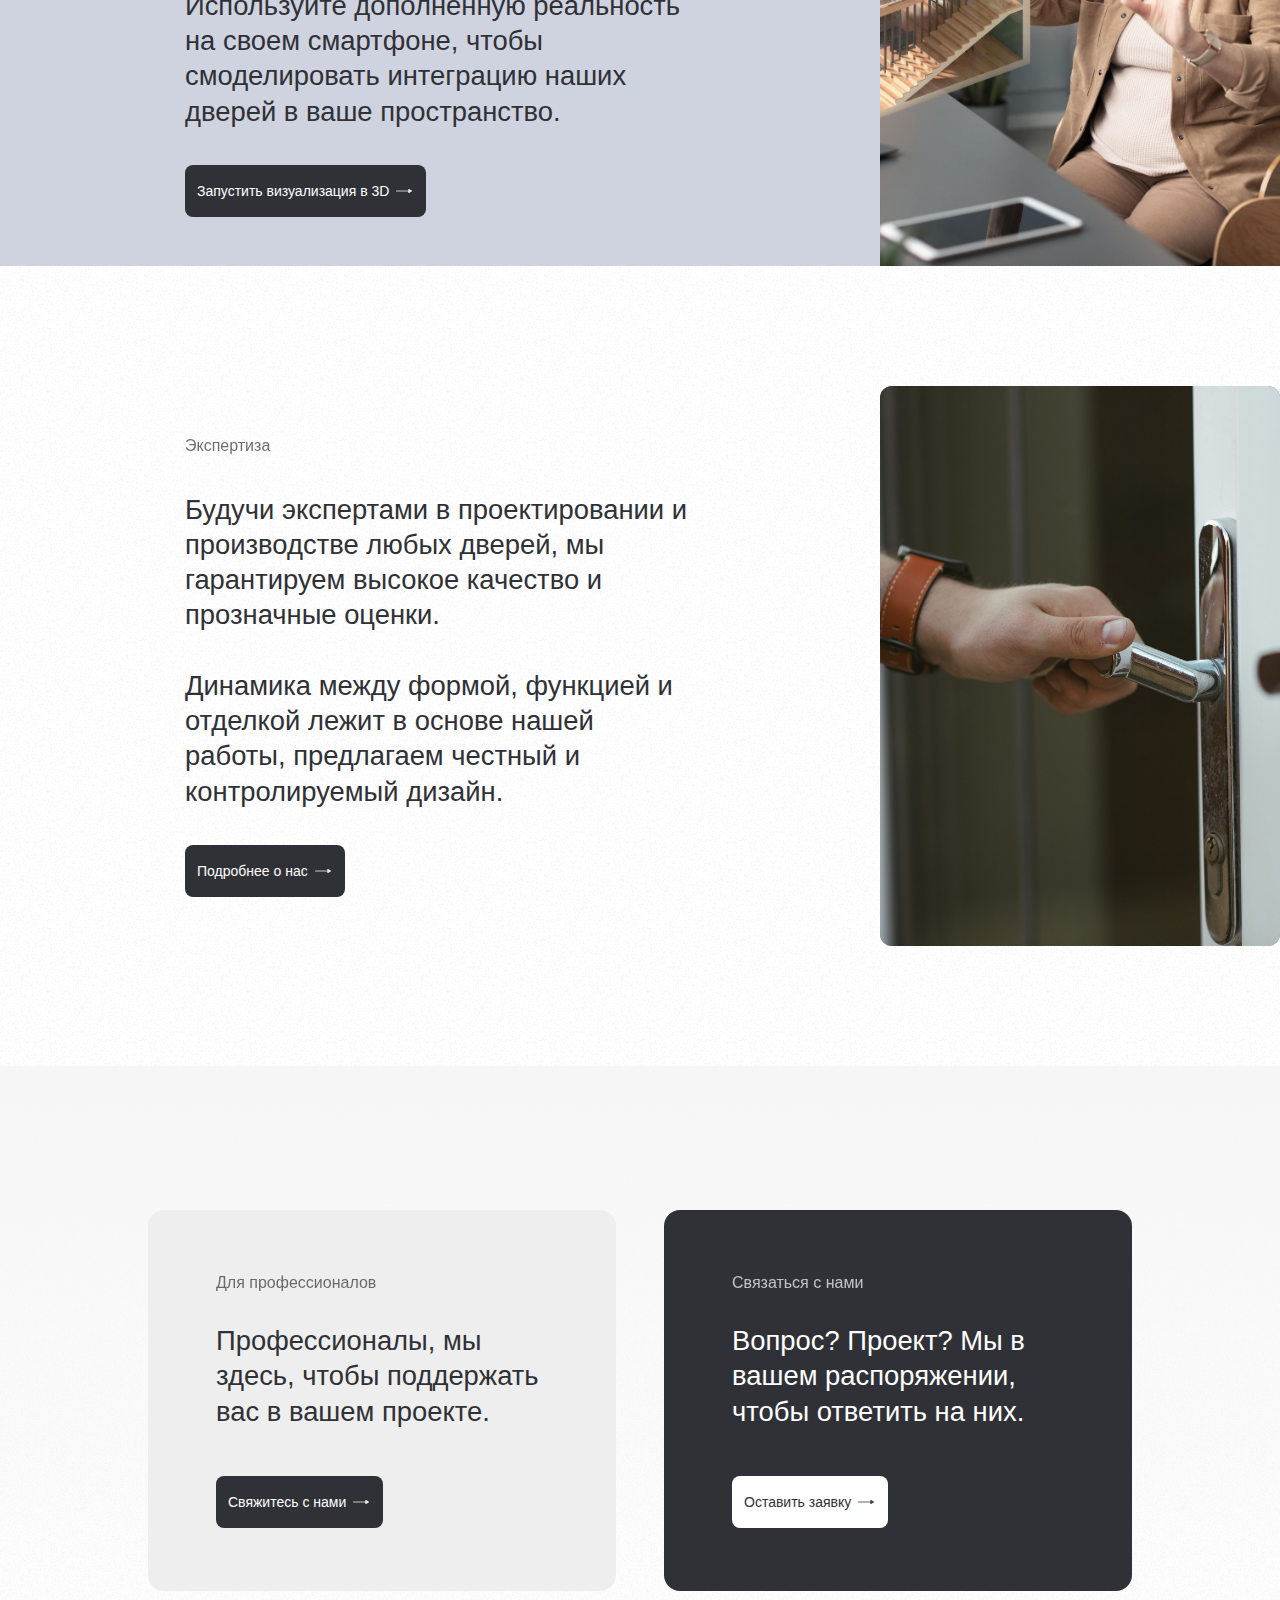
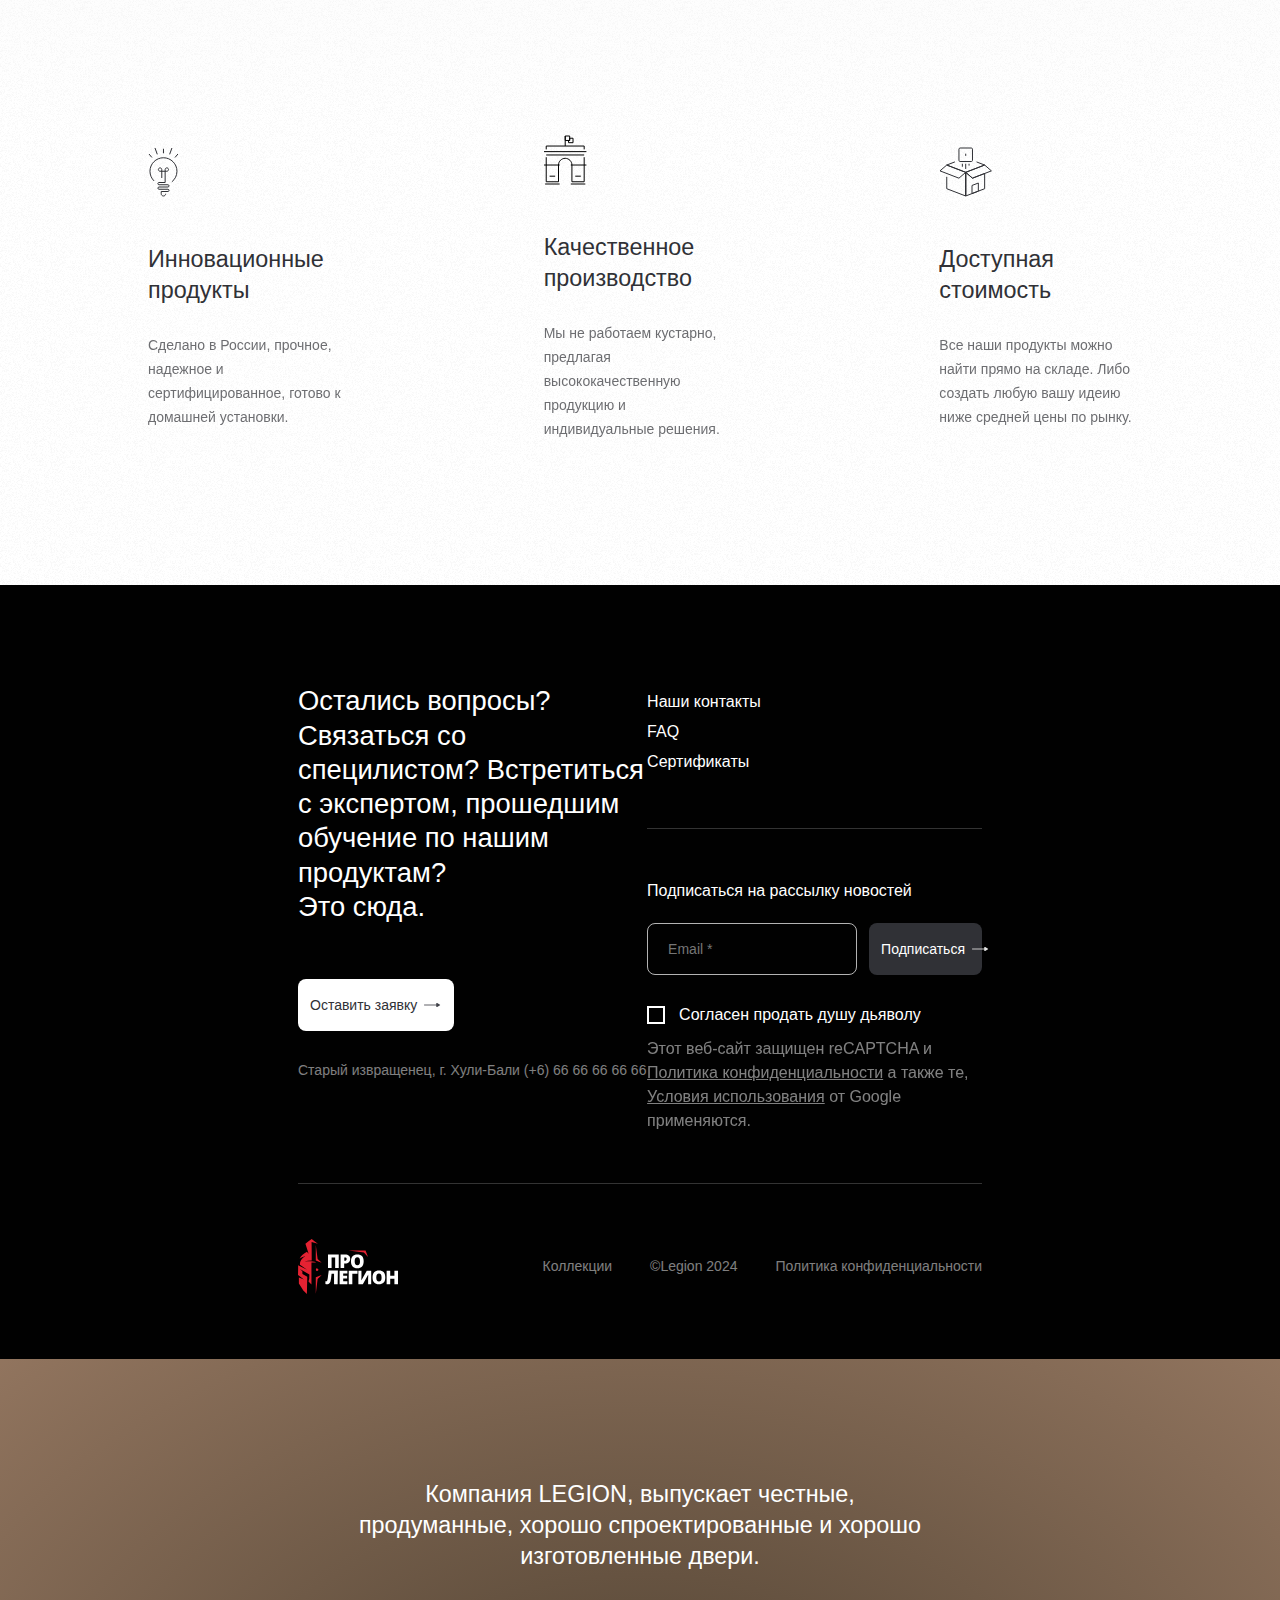
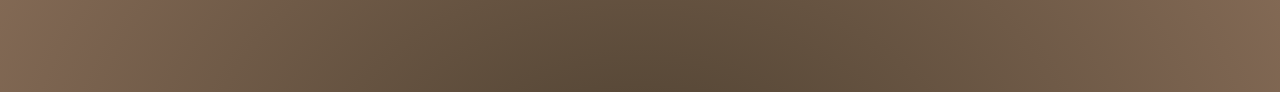
==== commit 353f3748: "Немного поработал над каталогом, убрал изменение курсора" ====
--- a/index.html
+++ b/index.html
@@ -1,81 +1,46 @@
 <!DOCTYPE html>
 <html lang="ru">
   <head>
+    <base href="./" target="_self" />
     <meta charset="UTF-8" />
     <meta http-equiv="X-UA-Compatible" content="IE=edge" />
     <meta http-equiv="Content-Type" content="text/html; charset=UTF-8" />
-    <meta
-      data-n-head="ssr"
-      name="viewport"
-      content="width=device-width, initial-scale=1"
-    />
+    <meta data-n-head="ssr" name="viewport" content="width=device-width, initial-scale=1" />
     <meta name="viewport" content="width=device-width, initial-scale=1.0" />
 
-    <link
-      rel="apple-touch-icon"
-      sizes="180x180"
-      href="/template/images/favicon/apple-touch-icon.png"
-    />
-    <link
-      rel="icon"
-      type="image/png"
-      sizes="32x32"
-      href="/template/images/favicon/favicon-32x32.png"
-    />
-    <link
-      rel="icon"
-      type="image/png"
-      sizes="16x16"
-      href="/template/images/favicon/favicon-16x16.png"
-    />
-    <link rel="manifest" href="/template/images/favicon/site.webmanifest" />
-    <link
-      rel="mask-icon"
-      href="/template/images/favicon/safari-pinned-tab.svg"
-      color="#333333"
-    />
-    <link rel="shortcut icon" href="/template/images/favicon/favicon.ico" />
+    <link rel="apple-touch-icon" sizes="180x180" href="./template/images/favicon/apple-touch-icon.png" />
+    <link rel="icon" type="image/png" sizes="32x32" href="./template/images/favicon/favicon-32x32.png" />
+    <link rel="icon" type="image/png" sizes="16x16" href="./template/images/favicon/favicon-16x16.png" />
+    <link rel="manifest" href="./template/images/favicon/site.webmanifest" />
+    <link rel="mask-icon" href="./template/images/favicon/safari-pinned-tab.svg" color="#333333" />
+    <link rel="shortcut icon" href="./template/images/favicon/favicon.ico" />
     <meta name="msapplication-TileColor" content="#333333" />
-    <meta
-      name="msapplication-config"
-      content="/template/images/favicon/browserconfig.xml"
-    />
+    <meta name="msapplication-config" content="/template/images/favicon/browserconfig.xml" />
     <meta name="theme-color" content="#333333" />
 
     <link rel="stylesheet" href="./template/styles/css/normalize.css" />
 
-    <link
-      rel="stylesheet"
-      href="https://cdn.jsdelivr.net/npm/swiper@11/swiper-bundle.min.css"
-    />
+    <link rel="stylesheet" href="https://cdn.jsdelivr.net/npm/swiper@11/swiper-bundle.min.css" />
     <link rel="stylesheet" href="./template/styles/css/main.min.css" />
 
-    <title>Двери «Legion»</title>
+    <title>Двери «Legion» - Главная</title>
   </head>
   <body class="background-noise">
     <header class="header">
       <div class="container">
         <div class="wrapper">
           <div class="mobile_menu-open_btn">
-            <img src="./template/images/icons/menu.svg" alt="" />
+            <img src="./template/images/icons/menu.svg" alt="Мобильное меню" />
           </div>
 
           <div class="header__logo">
-            <img
-              class="logo-light"
-              src="./template/images/logo_legion-light.svg"
-              alt="Логотип"
-            />
-            <img
-              class="logo-dark"
-              src="./template/images/logo_legion.svg"
-              alt="Логотип"
-            />
+            <img class="logo-light" src="./template/images/logo_legion-light.svg" alt="Логотип" />
+            <img class="logo-dark" src="./template/images/logo_legion.svg" alt="Логотип" />
           </div>
 
           <div class="header__nav">
             <div class="close_menu">
-              <img src="./template/images/icons/close.svg" alt="" />
+              <img src="./template/images/icons/close.svg" alt="Закрыть мобильное меню" />
             </div>
 
             <nav>
@@ -90,18 +55,12 @@
             <div class="header__add_links">
               <ul>
                 <li>
-                  <a href="#" class="button outline-border"
-                    >Визуализация в 3D</a
-                  >
+                  <a href="#" class="button outline-border">Визуализация в 3D</a>
                 </li>
                 <li>
                   <a href="#" class="button filled animate-icon">
                     <span>Собрать свою дверь</span>
-                    <img
-                      class="button__icon"
-                      src="./template/images/icons/setting.svg"
-                      alt="Настройки"
-                    />
+                    <img class="button__icon" src="./template/images/icons/setting.svg" alt="Настройки" />
                   </a>
                 </li>
               </ul>
@@ -116,80 +75,45 @@
                   <ul class="dropdown__menu dropdown__menu--collection">
                     <li class="link active" imageLink="1">
                       <span class="marker"></span>
-                      <img
-                        class="link__icon"
-                        src="./template/images/icons/arrow-right.svg"
-                        alt="Ссылка"
-                      />
+                      <img class="link__icon" src="./template/images/icons/arrow-right.svg" alt="Ссылка" />
                       <a href="#">Lorem ipsum</a>
                     </li>
                     <li class="link" imageLink="2">
                       <span class="marker"></span>
-                      <img
-                        class="link__icon"
-                        src="./template/images/icons/arrow-right.svg"
-                        alt="Ссылка"
-                      />
+                      <img class="link__icon" src="./template/images/icons/arrow-right.svg" alt="Ссылка" />
                       <a href="#">Optio saepe</a>
                     </li>
                     <li class="link" imageLink="3">
                       <span class="marker"></span>
-                      <img
-                        class="link__icon"
-                        src="./template/images/icons/arrow-right.svg"
-                        alt="Ссылка"
-                      />
+                      <img class="link__icon" src="./template/images/icons/arrow-right.svg" alt="Ссылка" />
                       <a href="#">Beatae</a>
                     </li>
                     <li class="link" imageLink="4">
                       <span class="marker"></span>
-                      <img
-                        class="link__icon"
-                        src="./template/images/icons/arrow-right.svg"
-                        alt="Ссылка"
-                      />
+                      <img class="link__icon" src="./template/images/icons/arrow-right.svg" alt="Ссылка" />
                       <a href="#">Cumque</a>
                     </li>
                     <li class="link" imageLink="5">
                       <span class="marker"></span>
-                      <img
-                        class="link__icon"
-                        src="./template/images/icons/arrow-right.svg"
-                        alt="Ссылка"
-                      />
+                      <img class="link__icon" src="./template/images/icons/arrow-right.svg" alt="Ссылка" />
                       <a href="#">Omnis officia</a>
                     </li>
                     <li class="link" imageLink="6">
                       <span class="marker"></span>
-                      <img
-                        class="link__icon"
-                        src="./template/images/icons/arrow-right.svg"
-                        alt="Ссылка"
-                      />
+                      <img class="link__icon" src="./template/images/icons/arrow-right.svg" alt="Ссылка" />
                       <a href="#">Optio saepe</a>
                     </li>
                     <li class="link" imageLink="7">
                       <span class="marker"></span>
-                      <img
-                        class="link__icon"
-                        src="./template/images/icons/arrow-right.svg"
-                        alt="Ссылка"
-                      />
+                      <img class="link__icon" src="./template/images/icons/arrow-right.svg" alt="Ссылка" />
                       <a href="#">Beatae</a>
                     </li>
                   </ul>
 
                   <div class="dark-theme">
-                    <a
-                      class="button filled filled-border animate-icon"
-                      href="#"
-                    >
+                    <a class="button filled filled-border animate-icon" href="#">
                       <span>Посмотреть все коллекцию</span>
-                      <img
-                        class="button__icon"
-                        src="./template/images/icons/arrow-right.svg"
-                        alt="Настройки"
-                      />
+                      <img class="button__icon" src="./template/images/icons/arrow-right.svg" alt="Настройки" />
                     </a>
                   </div>
                 </div>
@@ -202,27 +126,13 @@
                     <!-- Swiper -->
                     <div class="swiper dropdown__menu__swiper">
                       <div class="swiper-wrapper">
-                        <div class="swiper-slide" imageLinkTarget="1">
-                          Slide 1
-                        </div>
-                        <div class="swiper-slide" imageLinkTarget="2">
-                          Slide 2
-                        </div>
-                        <div class="swiper-slide" imageLinkTarget="3">
-                          Slide 3
-                        </div>
-                        <div class="swiper-slide" imageLinkTarget="4">
-                          Slide 4
-                        </div>
-                        <div class="swiper-slide" imageLinkTarget="5">
-                          Slide 5
-                        </div>
-                        <div class="swiper-slide" imageLinkTarget="6">
-                          Slide 6
-                        </div>
-                        <div class="swiper-slide" imageLinkTarget="7">
-                          Slide 7
-                        </div>
+                        <div class="swiper-slide" imageLinkTarget="1">Slide 1</div>
+                        <div class="swiper-slide" imageLinkTarget="2">Slide 2</div>
+                        <div class="swiper-slide" imageLinkTarget="3">Slide 3</div>
+                        <div class="swiper-slide" imageLinkTarget="4">Slide 4</div>
+                        <div class="swiper-slide" imageLinkTarget="5">Slide 5</div>
+                        <div class="swiper-slide" imageLinkTarget="6">Slide 6</div>
+                        <div class="swiper-slide" imageLinkTarget="7">Slide 7</div>
                       </div>
                     </div>
                   </div>
@@ -238,68 +148,36 @@
               <div class="wrapper">
                 <div class="dropdown__sidebar--left">
                   <!--  -->
-                  <ul
-                    class="dropdown__menu dropdown__menu--main dropdown__menu--about"
-                  >
+                  <ul class="dropdown__menu dropdown__menu--main dropdown__menu--about">
                     <li class="link active">
-                      <img
-                        class="link__icon"
-                        src="./template/images/icons/arrow-right.svg"
-                        alt="Ссылка"
-                      />
+                      <img class="link__icon" src="./template/images/icons/arrow-right.svg" alt="Ссылка" />
                       <a href="#">Технологии</a>
                     </li>
                     <li class="link">
-                      <img
-                        class="link__icon"
-                        src="./template/images/icons/arrow-right.svg"
-                        alt="Ссылка"
-                      />
+                      <img class="link__icon" src="./template/images/icons/arrow-right.svg" alt="Ссылка" />
                       <a href="#">Блог</a>
                     </li>
                     <li class="link">
-                      <img
-                        class="link__icon"
-                        src="./template/images/icons/arrow-right.svg"
-                        alt="Ссылка"
-                      />
+                      <img class="link__icon" src="./template/images/icons/arrow-right.svg" alt="Ссылка" />
                       <a href="#">Как выбрать?</a>
                     </li>
                     <li class="link">
-                      <img
-                        class="link__icon"
-                        src="./template/images/icons/arrow-right.svg"
-                        alt="Ссылка"
-                      />
+                      <img class="link__icon" src="./template/images/icons/arrow-right.svg" alt="Ссылка" />
                       <a href="#">Гарантия</a>
                     </li>
                   </ul>
 
-                  <ul
-                    class="dropdown__menu dropdown__menu--small dropdown__menu--about"
-                  >
+                  <ul class="dropdown__menu dropdown__menu--small dropdown__menu--about">
                     <li class="link">
-                      <img
-                        class="link__icon"
-                        src="./template/images/icons/arrow-right.svg"
-                        alt="Ссылка"
-                      />
+                      <img class="link__icon" src="./template/images/icons/arrow-right.svg" alt="Ссылка" />
                       <a href="#">FAQ</a>
                     </li>
                     <li class="link">
-                      <img
-                        class="link__icon"
-                        src="./template/images/icons/arrow-right.svg"
-                        alt="Ссылка"
-                      />
+                      <img class="link__icon" src="./template/images/icons/arrow-right.svg" alt="Ссылка" />
                       <a href="#">Контакты</a>
                     </li>
                     <li class="link">
-                      <img
-                        class="link__icon"
-                        src="./template/images/icons/arrow-right.svg"
-                        alt="Ссылка"
-                      />
+                      <img class="link__icon" src="./template/images/icons/arrow-right.svg" alt="Ссылка" />
                       <a href="#">Документы</a>
                     </li>
                   </ul>
@@ -328,17 +206,16 @@
         <div class="container">
           <div class="wrapper">
             <h3>
-              Искусство создания теплых <br />моментов: совершенство Hugge
+              Искусство создания теплых
+              <br />
+              моментов: совершенство Hugge
               <br />
               на вашем пороге
             </h3>
 
             <div class="arrow_down">
               <a href="#promo">
-                <img
-                  src="./template/images/icons/arrow-down.svg"
-                  alt="Стрелка вниз"
-                />
+                <img src="./template/images/icons/arrow-down.svg" alt="Стрелка вниз" />
               </a>
             </div>
           </div>
@@ -361,11 +238,7 @@
 
                 <a href="#" class="button filled filled-hover animate-icon">
                   <span>Посмотреть коллекцию</span>
-                  <img
-                    class="button__icon"
-                    src="./template/images/icons/arrow-right.svg"
-                    alt="Настройки"
-                  />
+                  <img class="button__icon" src="./template/images/icons/arrow-right.svg" alt="Настройки" />
                 </a>
               </div>
             </div>
@@ -411,15 +284,10 @@
                         <p>title</p>
                         <p>Desc</p>
 
-                        <span
-                          class="button filled filled-dark swiper-slide__inner--info-btn"
-                          >Подробнее
+                        <span class="button filled filled-dark swiper-slide__inner--info-btn">
+                          Подробнее
                           <span class="icon">
-                            <img
-                              class="button__icon"
-                              src="./template/images/icons/arrow-right.svg"
-                              alt="Настройки"
-                            />
+                            <img class="button__icon" src="./template/images/icons/arrow-right.svg" alt="Настройки" />
                           </span>
                         </span>
                       </div>
@@ -447,15 +315,10 @@
                         <p>title</p>
                         <p>Desc</p>
 
-                        <span
-                          class="button filled filled-dark swiper-slide__inner--info-btn"
-                          >Подробнее
+                        <span class="button filled filled-dark swiper-slide__inner--info-btn">
+                          Подробнее
                           <span class="icon">
-                            <img
-                              class="button__icon"
-                              src="./template/images/icons/arrow-right.svg"
-                              alt="Настройки"
-                            />
+                            <img class="button__icon" src="./template/images/icons/arrow-right.svg" alt="Настройки" />
                           </span>
                         </span>
                       </div>
@@ -483,15 +346,10 @@
                         <p>title name</p>
                         <p>Desc</p>
 
-                        <span
-                          class="button filled filled-dark swiper-slide__inner--info-btn"
-                          >Подробнее
+                        <span class="button filled filled-dark swiper-slide__inner--info-btn">
+                          Подробнее
                           <span class="icon">
-                            <img
-                              class="button__icon"
-                              src="./template/images/icons/arrow-right.svg"
-                              alt="Настройки"
-                            />
+                            <img class="button__icon" src="./template/images/icons/arrow-right.svg" alt="Настройки" />
                           </span>
                         </span>
                       </div>
@@ -519,15 +377,10 @@
                         <p>title</p>
                         <p>Desc</p>
 
-                        <span
-                          class="button filled filled-dark swiper-slide__inner--info-btn"
-                          >Подробнее
+                        <span class="button filled filled-dark swiper-slide__inner--info-btn">
+                          Подробнее
                           <span class="icon">
-                            <img
-                              class="button__icon"
-                              src="./template/images/icons/arrow-right.svg"
-                              alt="Настройки"
-                            />
+                            <img class="button__icon" src="./template/images/icons/arrow-right.svg" alt="Настройки" />
                           </span>
                         </span>
                       </div>
@@ -555,15 +408,10 @@
                         <p>title</p>
                         <p>Desc</p>
 
-                        <span
-                          class="button filled filled-dark swiper-slide__inner--info-btn"
-                          >Подробнее
+                        <span class="button filled filled-dark swiper-slide__inner--info-btn">
+                          Подробнее
                           <span class="icon">
-                            <img
-                              class="button__icon"
-                              src="./template/images/icons/arrow-right.svg"
-                              alt="Настройки"
-                            />
+                            <img class="button__icon" src="./template/images/icons/arrow-right.svg" alt="Настройки" />
                           </span>
                         </span>
                       </div>
@@ -591,14 +439,10 @@
                         <p>title</p>
                         <p>Desc</p>
 
-                        <span
-                          class="button filled filled-dark swiper-slide__inner--info-btn"
-                          >Подробнее
+                        <span class="button filled filled-dark swiper-slide__inner--info-btn">
+                          Подробнее
                           <span class="icon">
-                            <img
-                              src="./template/images/icons/arrow-right.svg"
-                              alt="Настройки"
-                            />
+                            <img src="./template/images/icons/arrow-right.svg" alt="Настройки" />
                           </span>
                         </span>
                       </div>
@@ -609,16 +453,9 @@
               <!-- end swiper-wrapper -->
 
               <div class="collection_carousel-link">
-                <a
-                  href="#"
-                  class="button button-big filled filled-border animate-icon"
-                >
+                <a href="#" class="button button-big filled filled-border animate-icon">
                   <span>Посмотреть все коллекции</span>
-                  <img
-                    class="button__icon"
-                    src="./template/images/icons/arrow-right.svg"
-                    alt="Настройки"
-                  />
+                  <img class="button__icon" src="./template/images/icons/arrow-right.svg" alt="Настройки" />
                 </a>
               </div>
             </div>
@@ -632,24 +469,16 @@
             <div class="about_text__content">
               <div class="about_text__content-wrapper">
                 <h3>Конфигурации</h3>
-                <p>
-                  Персонализируйте свои двери в несколько кликов с помощью
-                  нашего онлайн-конструктора и подберите стоимость конфигурации,
-                  чтобы воплотить ваш проект в жизнь.
-                </p>
+                <p>Персонализируйте свои двери в несколько кликов с помощью нашего онлайн-конструктора и подберите стоимость конфигурации, чтобы воплотить ваш проект в жизнь.</p>
 
                 <a href="#" class="button filled filled-dark">
                   <span>Собрать свою дверь</span>
-                  <img
-                    class="button__icon"
-                    src="./template/images/icons/setting.svg"
-                    alt="Настройки"
-                  />
+                  <img class="button__icon" src="./template/images/icons/setting.svg" alt="Настройки" />
                 </a>
               </div>
             </div>
 
-            <figure class="about_text-img left">
+            <figure class="about_text-img">
               <picture>
                 <img src="./template/images/img2.jpg" loading="lazy" />
               </picture>
@@ -664,26 +493,20 @@
             <div class="about_text__content-wrapper">
               <h3>Визуализация в 3D</h3>
               <p>
-                Когда старый закончит фичу вы откройте для себя все виды отделки
-                наших коллекций в 3D и получите рецептурный лист.
+                Когда старый закончит фичу вы откройте для себя все виды отделки наших коллекций в 3D и получите рецептурный лист.
                 <br />
                 <br />
-                Используйте дополненную реальность на своем смартфоне, чтобы
-                смоделировать интеграцию наших дверей в ваше пространство.
+                Используйте дополненную реальность на своем смартфоне, чтобы смоделировать интеграцию наших дверей в ваше пространство.
               </p>
 
               <a href="#" class="button filled filled-dark">
                 <span>Запустить визуализация в 3D</span>
-                <img
-                  class="button__icon"
-                  src="./template/images/icons/arrow-right.svg"
-                  alt="Настройки"
-                />
+                <img class="button__icon" src="./template/images/icons/arrow-right.svg" alt="Настройки" />
               </a>
             </div>
           </div>
 
-          <figure class="about_text-img left">
+          <figure class="about_text-img">
             <picture>
               <img src="./template/images/img3.jpg" loading="lazy" />
             </picture>
@@ -697,26 +520,20 @@
             <div class="about_text__content-wrapper">
               <h3>Экспертиза</h3>
               <p>
-                Будучи экспертами в проектировании и производстве любых дверей,
-                мы гарантируем высокое качество и прозначные оценки.
+                Будучи экспертами в проектировании и производстве любых дверей, мы гарантируем высокое качество и прозначные оценки.
                 <br />
                 <br />
-                Динамика между формой, функцией и отделкой лежит в основе нашей
-                работы, предлагаем честный и контролируемый дизайн.
+                Динамика между формой, функцией и отделкой лежит в основе нашей работы, предлагаем честный и контролируемый дизайн.
               </p>
 
               <a href="#" class="button filled filled-dark">
                 <span>Подробнее о нас</span>
-                <img
-                  class="button__icon"
-                  src="./template/images/icons/arrow-right.svg"
-                  alt="Настройки"
-                />
+                <img class="button__icon" src="./template/images/icons/arrow-right.svg" alt="Настройки" />
               </a>
             </div>
           </div>
 
-          <figure class="about_text-img left">
+          <figure class="about_text-img">
             <picture>
               <img src="./template/images/img4.jpg" loading="lazy" />
             </picture>
@@ -729,32 +546,20 @@
           <div class="wrapper">
             <div>
               <h4>Для профессионалов</h4>
-              <p>
-                Профессионалы, мы здесь, чтобы поддержать вас в вашем проекте.
-              </p>
+              <p>Профессионалы, мы здесь, чтобы поддержать вас в вашем проекте.</p>
 
               <a href="#" class="button filled filled-dark">
                 <span>Свяжитесь с нами</span>
-                <img
-                  class="button__icon"
-                  src="./template/images/icons/arrow-right.svg"
-                  alt="Настройки"
-                />
+                <img class="button__icon" src="./template/images/icons/arrow-right.svg" alt="Настройки" />
               </a>
             </div>
             <div class="contact_area--dark">
               <h4>Связаться с нами</h4>
-              <p>
-                Вопрос? Проект? Мы в вашем распоряжении, чтобы ответить на них.
-              </p>
+              <p>Вопрос? Проект? Мы в вашем распоряжении, чтобы ответить на них.</p>
 
               <a href="#" class="button filled filled-hover">
                 <span>Оставить заявку</span>
-                <img
-                  class="button__icon"
-                  src="./template/images/icons/arrow-right.svg"
-                  alt="Настройки"
-                />
+                <img class="button__icon" src="./template/images/icons/arrow-right.svg" alt="Настройки" />
               </a>
             </div>
           </div>
@@ -767,26 +572,17 @@
             <div class="advantage__item">
               <img src="./template/images/vector.svg" alt="" />
               <h4>Инновационные продукты</h4>
-              <p>
-                Сделано в России, прочное, надежное и сертифицированное, готово
-                к домашней установки.
-              </p>
+              <p>Сделано в России, прочное, надежное и сертифицированное, готово к домашней установки.</p>
             </div>
             <div class="advantage__item">
               <img src="./template/images/vector1.svg" alt="" />
               <h4>Качественное производство</h4>
-              <p>
-                Мы не работаем кустарно, предлагая высококачественную продукцию
-                и индивидуальные решения.
-              </p>
+              <p>Мы не работаем кустарно, предлагая высококачественную продукцию и индивидуальные решения.</p>
             </div>
             <div class="advantage__item">
               <img src="./template/images/vector2.svg" alt="" />
               <h4>Доступная стоимость</h4>
-              <p>
-                Все наши продукты можно найти прямо на складе. Либо создать
-                любую вашу идеию ниже средней цены по рынку.
-              </p>
+              <p>Все наши продукты можно найти прямо на складе. Либо создать любую вашу идеию ниже средней цены по рынку.</p>
             </div>
           </div>
         </div>
@@ -800,19 +596,14 @@
             <p class="footer__feedback__header">
               Остались вопросы?
               <br />
-              Связаться со специлистом? Встретиться с экспертом, прошедшим
-              обучение по нашим продуктам?
+              Связаться со специлистом? Встретиться с экспертом, прошедшим обучение по нашим продуктам?
               <br />
               Это сюда.
             </p>
 
             <a href="#" class="button filled filled-hover">
               <span>Оставить заявку</span>
-              <img
-                class="button__icon"
-                src="./template/images/icons/arrow-right.svg"
-                alt="Настройки"
-              />
+              <img class="button__icon" src="./template/images/icons/arrow-right.svg" alt="Настройки" />
             </a>
 
             <p class="footer__feedback__contact">
@@ -833,39 +624,24 @@
                 <p>Подписаться на рассылку новостей</p>
 
                 <div class="footer__sidebar__form__field">
-                  <input
-                    placeholder="Email *"
-                    type="email"
-                    required="required"
-                    name="email"
-                    value=""
-                  />
+                  <input placeholder="Email *" type="email" required="required" name="email" value="" />
 
                   <button class="button filled filled-dark">
                     <span>Подписаться</span>
-                    <img
-                      class="button__icon"
-                      src="./template/images/icons/arrow-right.svg"
-                      alt="Настройки"
-                    />
+                    <img class="button__icon" src="./template/images/icons/arrow-right.svg" alt="Настройки" />
                   </button>
                 </div>
 
-                <input
-                  id="form-consent"
-                  type="checkbox"
-                  required="required"
-                  name="consent"
-                />
-                <label class="checkbox-style" for="form-consent">
-                  Согласен продать душу дьяволу
-                </label>
+                <input id="form-consent" type="checkbox" required="required" name="consent" />
+                <label class="checkbox-style" for="form-consent">Согласен продать душу дьяволу</label>
               </form>
 
               <p class="copyright">
                 Этот веб-сайт защищен reCAPTCHA и
-                <a href="#">Политика конфиденциальности</a> а также те,
-                <a href="#">Условия использования</a> от Google применяются.
+                <a href="#">Политика конфиденциальности</a>
+                а также те,
+                <a href="#">Условия использования</a>
+                от Google применяются.
               </p>
             </div>
           </div>
@@ -885,8 +661,10 @@
       </div>
       <div class="footer__parallax parallax">
         <h5>
-          Компания LEGION, выпускает честные, <br />продуманные, хорошо
-          спроектированные и хорошо <br />
+          Компания LEGION, выпускает честные,
+          <br />
+          продуманные, хорошо спроектированные и хорошо
+          <br />
           изготовленные двери.
         </h5>
       </div>
--- a/template/styles/css/main.min.css
+++ b/template/styles/css/main.min.css
@@ -1 +1 @@
-*{-webkit-box-sizing:border-box;box-sizing:border-box}body{-webkit-font-smoothing:antialiased;-moz-osx-font-smoothing:grayscale;font-family:"SuisseInt",helvetica,sans-serif;font-size:1rem;font-weight:400;line-height:1.5;color:#2f3035}body.background-noise{background:#fff url(../../images/noise.png)}.container{width:1800px;margin:0 auto;padding:0 40px}@media only screen and (max-width: 1800px){.container{width:1600px}}@media only screen and (max-width: 1600px){.container{width:1440px}}@media only screen and (max-width: 1440px){.container{width:1280px;padding:0 30px}}@media only screen and (max-width: 1280px){.container{width:1024px;padding:0 20px}}@media only screen and (max-width: 1024px){.container{width:991px;padding:0 10px}}@media only screen and (max-width: 992px){.container{width:767px;padding:0 10px}}@media only screen and (max-width: 768px){.container{width:576px}}@media only screen and (max-width: 576px){.container{width:460px}}@media only screen and (max-width: 460px){.container{width:320px}}.header{position:sticky;height:6rem;padding-top:1rem;color:#fff;z-index:1}.header .container{position:relative}.header .container::before{content:"";position:absolute;inset:0;top:-5px;left:-24px;width:calc(100% + 48px);background-color:#fff;-webkit-box-shadow:0 4px 24px rgba(0,0,0,.1);box-shadow:0 4px 24px rgba(0,0,0,.1);height:4rem;margin:0 auto;border-top-left-radius:1rem;border-top-right-radius:1rem;opacity:0;-webkit-transition:opacity .3s;transition:opacity .3s}.header .wrapper{display:-webkit-box;display:-ms-flexbox;display:flex;-webkit-box-pack:justify;-ms-flex-pack:justify;justify-content:space-between}@media only screen and (max-width: 460px){.header .wrapper{-webkit-box-pack:center;-ms-flex-pack:center;justify-content:center}}.header::after{content:"";background-color:rgba(1,1,1,.75);inset:0;opacity:0;position:fixed;-webkit-transition:opacity .7s,visibility .7s;transition:opacity .7s,visibility .7s;visibility:hidden;z-index:-1}.header__logo{width:300px;height:52px;position:relative}@media only screen and (max-width: 1280px){.header__logo{width:145px}}@media only screen and (max-width: 460px){.header__logo{width:90px}}.header__logo .logo-dark{opacity:0}.header__logo img{width:85px;position:absolute;inset:0;margin:auto 0}.header__nav{display:-webkit-box;display:-ms-flexbox;display:flex;-webkit-box-flex:1;-ms-flex:1;flex:1;-webkit-box-pack:justify;-ms-flex-pack:justify;justify-content:space-between;-webkit-box-align:center;-ms-flex-align:center;align-items:center;z-index:1}@media only screen and (max-width: 1024px){.header__nav{-webkit-box-pack:end;-ms-flex-pack:end;justify-content:flex-end}}@media only screen and (max-width: 460px){.header__nav{display:none}}.header__nav nav{display:-webkit-box;display:-ms-flexbox;display:flex}.header__nav nav li{position:relative;margin-right:20px;font-size:.875rem;line-height:1.7142857143;-webkit-transition:color .3s;transition:color .3s;display:-webkit-box;display:-ms-flexbox;display:flex}.header__nav nav li a{display:-webkit-box;display:-ms-flexbox;display:flex;-webkit-box-align:center;-ms-flex-align:center;align-items:center;position:relative}.header__nav nav li a::after{content:"▼";display:-webkit-box;display:-ms-flexbox;display:flex;-webkit-box-align:center;-ms-flex-align:center;align-items:center;-webkit-box-pack:center;-ms-flex-pack:center;justify-content:center;width:24px;height:24px;font-size:6px;margin-left:.5rem;-webkit-transition:-webkit-transform .3s;transition:-webkit-transform .3s;transition:transform .3s;transition:transform .3s, -webkit-transform .3s}.header__nav nav li:first-child::after{content:"";height:1.5rem;width:1px;margin-left:.625rem;background-color:rgba(255,255,255,.7)}.header__nav nav li:hover a::after{-webkit-transform:rotate(-180deg) translateY(1px);-ms-transform:rotate(-180deg) translateY(1px);transform:rotate(-180deg) translateY(1px)}.header__add_links ul{display:-webkit-box;display:-ms-flexbox;display:flex;gap:.75rem}.header__add_links .button{height:32px}.header.light-theme{color:#2f3035}.header.light-theme .logo-light{opacity:0}.header.light-theme .logo-dark{opacity:1}.header.light-theme .container::before{opacity:1}.header.light-theme::after{opacity:1;visibility:visible}.header.light-theme nav li:first-child::after{background-color:rgba(47,48,53,.7)}.dropdown{position:absolute;inset:0;top:59px;height:0;width:calc(100% + 48px);left:-24px;background:#fff;color:#2f3035;overflow:hidden;padding:0 300px;-webkit-transition:height .5s cubic-bezier(0.25, 0.25, 0.355, 0.99);transition:height .5s cubic-bezier(0.25, 0.25, 0.355, 0.99);border-bottom-left-radius:1rem;border-bottom-right-radius:1rem}@media only screen and (max-width: 1280px){.dropdown{padding:0 40px}}.dropdown__menu{margin-bottom:2.375rem;margin-top:5.125rem}.dropdown__menu--about .link,.dropdown__menu--about .link a{padding-left:0}.dropdown__menu--about .link:hover{padding-left:25px}.dropdown__menu--collection .link:hover .link__icon{-webkit-transform:translateX(0);-ms-transform:translateX(0);transform:translateX(0)}.dropdown__menu--collection .active a{padding-left:0}.dropdown__menu:hover li{opacity:.5}.dropdown__menu:hover li:hover{opacity:1}.dropdown__menu li{display:-webkit-box;display:-ms-flexbox;display:flex;-webkit-box-align:center;-ms-flex-align:center;align-items:center;position:relative;font-size:calc(1.16197rem + .37559vw);line-height:1.3333333333}.dropdown__menu li .marker{width:18px;border:1px solid;height:18px;position:absolute;-webkit-transition-duration:.1s;transition-duration:.1s;-webkit-transition-property:opacity,-webkit-transform;transition-property:opacity,-webkit-transform;transition-property:transform,opacity;transition-property:transform,opacity,-webkit-transform}.dropdown__menu li .marker::before{content:"";display:block;height:.25rem;width:.25rem;background-color:#2f3035;border-radius:.25rem;margin:6px auto}.dropdown__menu li:hover .marker{opacity:0;-webkit-transform:translateX(25px);-ms-transform:translateX(25px);transform:translateX(25px)}.dropdown__menu li:nth-child(1) .marker{border-radius:5px}.dropdown__menu li:nth-child(4) .marker{border-radius:5px}.dropdown__menu li:nth-child(5) .marker{border-radius:25px}.dropdown__menu li a{display:-webkit-box;display:-ms-flexbox;display:flex;-webkit-box-align:center;-ms-flex-align:center;align-items:center;position:relative;width:100%;padding:.375rem 0;padding-left:30px}.dropdown__sidebar--right{display:-webkit-box;display:-ms-flexbox;display:flex;-webkit-box-pack:center;-ms-flex-pack:center;justify-content:center}.dropdown__sidebar--right .carousel{position:relative;width:357px}.dropdown__close{position:absolute;top:30px;right:60px;border:1px solid #2f3035;border-radius:1rem;width:30px;text-align:center;height:30px;display:-webkit-box;display:-ms-flexbox;display:flex;-webkit-box-align:center;-ms-flex-align:center;align-items:center;-webkit-box-pack:center;-ms-flex-pack:center;justify-content:center;padding-top:2px;cursor:pointer;-webkit-transition:background .5s,color .2s;transition:background .5s,color .2s}.dropdown__close:hover{background:linear-gradient(45deg, rgb(43, 43, 43), transparent);border-color:#fff;color:#fff}.open-collection .dropdown-collection{height:585px;z-index:1}.open-about .dropdown-about{height:585px;z-index:1}.dropdown__menu__swiper .swiper-wrapper{height:585px}.dropdown__menu__swiper .swiper-slide{cursor:default !important;pointer-events:none;-webkit-box-shadow:0px -1px 21px -6px rgba(34,60,80,.26);box-shadow:0px -1px 21px -6px rgba(34,60,80,.26)}[class^=dropdown__sidebar]{width:50%}.dropdown__menu--small{margin-top:0}.dropdown__menu--small li{color:rgba(47,48,53,.7);font-size:.875rem}.dropdown__image_area{position:relative;height:416px;width:416px;margin-top:5.125rem;border-radius:1rem;overflow:hidden}.dropdown__image_area img{position:absolute;inset:0;width:100%;height:100%;-o-object-fit:cover;object-fit:cover;-webkit-transition:opacity .1s ease-in-out;transition:opacity .1s ease-in-out}.dropdown__image_area.toggle-selected img{opacity:0}.dropdown__image_area.toggle-selected img.selected{opacity:1;z-index:1}.dropdown__menu__selected{background:#fff;z-index:10;position:absolute;width:100%;height:100%;display:-webkit-box;display:-ms-flexbox;display:flex;-webkit-box-align:center;-ms-flex-align:center;align-items:center;opacity:0;-webkit-transition:opacity .3s ease-in-out;transition:opacity .3s ease-in-out}.dropdown__menu__selected.clone_in{opacity:1}.dropdown__menu__selected.clone_in .swiper-slide{-webkit-animation:fading .1s;animation:fading .1s;-webkit-box-shadow:0px 5px 10px 2px rgba(34,60,80,.1);box-shadow:0px 5px 10px 2px rgba(34,60,80,.1)}@-webkit-keyframes fading{0%{opacity:0;-webkit-transform:translateY(90px);transform:translateY(90px)}100%{opacity:1;-webkit-transform:translateY(0px);transform:translateY(0px)}}@keyframes fading{0%{opacity:0;-webkit-transform:translateY(90px);transform:translateY(90px)}100%{opacity:1;-webkit-transform:translateY(0px);transform:translateY(0px)}}.slogan{margin-top:-7rem;color:#fff;background-color:#2f3035;padding-block:11.3125rem 2.4375rem}@media only screen and (max-width: 576px){.slogan{padding-block:9.3125rem 2.4375rem}}.slogan .wrapper{position:relative}.slogan h3{max-width:700px;font-size:calc(1.662rem + .37559vw);line-height:1.25;font-weight:400;margin-left:460px}@media only screen and (max-width: 1024px){.slogan h3{margin-left:270px}}@media only screen and (max-width: 768px){.slogan h3{margin-left:110px}}@media only screen and (max-width: 576px){.slogan h3{font-size:calc(1.162rem + .37559vw)}}@media only screen and (max-width: 460px){.slogan h3{margin-left:50px;font-size:calc(.762rem + .37559vw)}}.button{display:-webkit-box;display:-ms-flexbox;display:flex;-webkit-box-align:center;-ms-flex-align:center;align-items:center;font-size:.875rem;font-weight:400;line-height:1.7142857143;height:52px;padding:0 12px;max-width:-webkit-max-content;max-width:-moz-max-content;max-width:max-content;cursor:pointer}@media only screen and (max-width: 768px){.button{height:40px}}@media only screen and (max-width: 576px){.button{font-size:.675rem}}.button span,.button img{pointer-events:none}.button__icon{width:20px;margin-left:5px;-webkit-filter:invert(18%) sepia(6%) saturate(659%) hue-rotate(192deg) brightness(91%) contrast(94%);filter:invert(18%) sepia(6%) saturate(659%) hue-rotate(192deg) brightness(91%) contrast(94%)}.link__icon{max-width:30px}.link{-webkit-transition:padding-left .3s ease;transition:padding-left .3s ease}.link .link__icon{pointer-events:none;position:absolute;width:20px;opacity:0;-webkit-transform:translateX(-25px);-ms-transform:translateX(-25px);transform:translateX(-25px);-webkit-transition-duration:.1s;transition-duration:.1s;-webkit-transition-property:opacity,-webkit-transform;transition-property:opacity,-webkit-transform;transition-property:transform,opacity;transition-property:transform,opacity,-webkit-transform;-webkit-filter:invert(18%) sepia(6%) saturate(659%) hue-rotate(192deg) brightness(91%) contrast(94%);filter:invert(18%) sepia(6%) saturate(659%) hue-rotate(192deg) brightness(91%) contrast(94%)}.link:hover .link__icon{opacity:1}.link.active .marker{display:none}.link.active::before{content:"";display:block;background-color:currentColor;width:.35rem;height:.3rem;border-radius:1rem;margin-inline:.625rem .875rem}.link.active:hover{padding-left:0}.link.active:hover .link__icon{-webkit-transform:translateX(-10px);-ms-transform:translateX(-10px);transform:translateX(-10px);opacity:0}.outline-border{border-radius:.5rem;border:1px solid rgba(255,255,255,.3);-webkit-transition:border-color .3s;transition:border-color .3s}.outline-border:hover{border-color:#fff}.light-theme .outline-border{border:1px solid rgba(47,48,53,.5)}.light-theme .outline-border:hover{border-color:#2f3035}.filled{border-radius:.5rem;background-color:#fff;color:#2f3035;-webkit-transition:background-color .3s;transition:background-color .3s}.filled-border{border:1px solid rgba(47,48,53,.5)}.filled-hover:hover{background-color:#f6f6f6}.filled-dark{background:#2f3035;color:#fff}.filled-dark .button__icon{-webkit-filter:invert(97%) sepia(19%) saturate(0%) hue-rotate(299deg) brightness(101%) contrast(103%);filter:invert(97%) sepia(19%) saturate(0%) hue-rotate(299deg) brightness(101%) contrast(103%)}.filled-dark:hover{background-color:#484951}.light-theme .filled{background-color:#2f3035;color:#fff}.light-theme .filled .button__icon{-webkit-filter:brightness(0) saturate(100%) invert(99%) sepia(5%) saturate(2%) hue-rotate(257deg) brightness(116%) contrast(100%);filter:brightness(0) saturate(100%) invert(99%) sepia(5%) saturate(2%) hue-rotate(257deg) brightness(116%) contrast(100%)}.light-theme .filled-hover:hover{background-color:#484951}.dark-theme .filled{background-color:#fff;color:#2f3035}.dark-theme .filled .button__icon{-webkit-filter:none;filter:none}.dark-theme .filled-border{border:1px solid rgba(47,48,53,.5)}.dark-theme .filled-hover:hover{background-color:#f6f6f6}.animate-icon{display:-webkit-box;display:-ms-flexbox;display:flex;overflow:hidden}.animate-icon span{-webkit-transition:-webkit-transform .5s;transition:-webkit-transform .5s;transition:transform .5s;transition:transform .5s, -webkit-transform .5s}.animate-icon img{-webkit-transition:opacity .5s,-webkit-transform .3s;transition:opacity .5s,-webkit-transform .3s;transition:opacity .5s,transform .3s;transition:opacity .5s,transform .3s,-webkit-transform .3s}.arrow_down{position:absolute;left:0;bottom:0;cursor:pointer}.arrow_down img{width:21px}.promo{position:relative;padding-block:3rem;color:#fff}@media only screen and (max-width: 768px){.promo{padding-block:0}}.promo::before{content:"";position:absolute;inset:0 0 50% 0;background-color:#2f3035}.promo__inner{display:grid;border-radius:.75rem;contain:paint}.promo__image{grid-column:1/-1;grid-row:1}.promo__image img{display:block;height:auto;max-width:100%;-o-object-fit:fill;object-fit:fill;-o-object-position:initial;object-position:initial;width:auto}.promo__text{position:sticky;bottom:0;min-height:13rem;padding-bottom:1rem;padding-left:calc(1.2676rem + 5.25822vw);grid-column:1/-1;grid-row:1;align-self:end}@media only screen and (max-width: 768px){.promo__text{min-height:9rem}}@media only screen and (max-width: 460px){.promo__text{min-height:6rem;padding-left:calc(.0676rem + 5.25822vw)}}.promo__text::before{content:"";inset:0;position:absolute;z-index:-1;background:-webkit-gradient(linear, left top, left bottom, from(rgba(47, 48, 53, 0)), to(rgba(47, 48, 53, 0.5)));background:linear-gradient(180deg, rgba(47, 48, 53, 0), rgba(47, 48, 53, 0.5))}.promo__text--header{font-size:calc(1.2676rem + 5.25822vw);margin-top:1.625rem;line-height:1}.promo__text--header span{font-size:1rem;margin-left:-10px;margin-bottom:20px;display:block}@media only screen and (max-width: 768px){.promo__text--header span{font-size:.8rem;margin-left:0px}}@media only screen and (max-width: 460px){.promo__text--header span{margin-bottom:10px;font-size:.6rem}}.promo__text .button{position:absolute;right:45px;bottom:60px}@media only screen and (max-width: 1280px){.promo__text .button{bottom:75px}}@media only screen and (max-width: 768px){.promo__text .button{bottom:40px;right:25px}}@media only screen and (max-width: 460px){.promo__text .button{display:none}}.collection_carousel{min-height:500px;width:100%;height:100%;z-index:0}.collection_carousel__header{height:180px;display:-webkit-box;display:-ms-flexbox;display:flex;-webkit-box-align:center;-ms-flex-align:center;align-items:center;position:relative}.collection_carousel__header .control{position:absolute;width:350px;height:10px;top:-80px;right:-50px;bottom:0;margin:auto}@media only screen and (max-width: 1024px){.collection_carousel__header .control{top:-140px}}@media only screen and (max-width: 460px){.collection_carousel__header .control{top:-60px}}@media only screen and (max-width: 460px){.collection_carousel__header h2{margin:0 auto}}.collection_carousel-link{margin:67px 0 93px}@media only screen and (max-width: 1024px){.collection_carousel-link{margin:67px 0 0px}}.collection_carousel-link .button{margin:0 auto}.swiper-slide{background-color:#f6f6f6;border-radius:.75rem;padding:4.0375rem 1.8125rem 3.125rem;overflow:hidden;position:relative}@media only screen and (max-width: 576px){.swiper-slide{padding:3.4375rem 2.7125rem 2.125rem}}.swiper-slide__inner--info{position:relative;margin-top:70px}@media only screen and (max-width: 768px){.swiper-slide__inner--info{margin-top:2.5rem}}.swiper-slide__inner--info-btn{background-color:#2f3035;position:absolute;inset:0;min-width:200px;color:#fff;height:50px;display:-webkit-box;display:-ms-flexbox;display:flex;-webkit-box-align:center;-ms-flex-align:center;align-items:center;-webkit-box-pack:center;-ms-flex-pack:center;justify-content:center;border-radius:.75rem;margin:auto;-webkit-transition:opacity .3s ease-in-out,background-color .3s;transition:opacity .3s ease-in-out,background-color .3s;opacity:0}.swiper-slide__inner--info-color{position:absolute;top:10px;right:0}.swiper-slide__inner--info-name p{opacity:1;-webkit-transition:opacity .35s ease-out;transition:opacity .35s ease-out}.swiper-slide__inner--info-name p:first-child{font-size:calc(1.162rem + .37559vw);margin-bottom:5px;font-weight:400;line-height:1.3333333333}.swiper-slide__inner--info-name p:last-child{margin-top:.3125rem;opacity:.7;font-size:.875rem;font-weight:400;line-height:1.7142857143}.swiper-slide__inner--img{text-align:center}.swiper-slide__inner--img img{max-width:390px;max-height:390px;-webkit-box-shadow:-1px 0px 17px 5px rgba(34,60,80,.19);box-shadow:-1px 0px 17px 5px rgba(34,60,80,.19)}@media only screen and (max-width: 768px){.swiper-slide__inner--img img{max-width:170px}}.swiper-slide__inner--text{display:-webkit-box;display:-ms-flexbox;display:flex;overflow-x:hidden;position:absolute;inset:0;margin:auto;opacity:0}.swiper-slide__inner--text p{font-size:320px;font-size:sans-serif;line-height:1.3;padding:24px 0;white-space:nowrap;display:inline-block;z-index:-1;color:#fff}.swiper-slide__inner--text .text1{-webkit-animation:marquee1 20s infinite linear;animation:marquee1 20s infinite linear;-webkit-animation-delay:-20s;animation-delay:-20s}.swiper-slide__inner--text .text1::after{content:" "}.swiper-slide__inner--text .text2{-webkit-animation:marquee2 20s infinite linear;animation:marquee2 20s infinite linear;-webkit-animation-delay:-10s;animation-delay:-10s}.swiper-slide__inner--text .text2::after{content:" "}.swiper-pagination-progressbar.swiper-pagination-horizontal{width:100px;top:80px;right:180px;left:auto;height:2px}.swiper-button-next,.swiper-button-prev{top:80px;right:60px;background-color:rgba(0,0,0,0);border-radius:40px;isolation:isolate;border-radius:50px;background:#dcdbdd;width:40px;height:40px;text-align:center;-webkit-transition:all .5s ease;transition:all .5s ease}.swiper-button-next:hover,.swiper-button-prev:hover{background-color:#2f3035;color:#fff;-webkit-transform:scale(1.1);-ms-transform:scale(1.1);transform:scale(1.1)}.swiper-button-next:after,.swiper-button-prev:after{font-size:17px}.swiper-button-prev{right:110px;left:auto}.swiper-pagination-progressbar .swiper-pagination-progressbar-fill{background:#2f3035}.swiper-slide:hover{cursor:pointer}.swiper-slide:hover .swiper-slide__inner--text{opacity:1}.swiper-slide:hover .swiper-slide__inner--info-name p,.swiper-slide:hover .swiper-slide__inner--info-color{opacity:0}.swiper-slide:hover .swiper-slide__inner--info-btn{opacity:1}.swiper-slide:hover .swiper-slide__inner--info-btn:hover{background-color:#484951}.swiper-slide .icon{display:-webkit-box;display:-ms-flexbox;display:flex;-webkit-box-align:center;-ms-flex-align:center;align-items:center;margin-left:10px}.swiper-slide .icon img{width:30px}.swiper-wrapper{-webkit-transition-timing-function:linear !important;transition-timing-function:linear !important}@-webkit-keyframes marquee1{0%{-webkit-transform:translateX(100%);transform:translateX(100%)}100%{-webkit-transform:translateX(-100%);transform:translateX(-100%)}}@keyframes marquee1{0%{-webkit-transform:translateX(100%);transform:translateX(100%)}100%{-webkit-transform:translateX(-100%);transform:translateX(-100%)}}@-webkit-keyframes marquee2{0%{-webkit-transform:translateX(0%);transform:translateX(0%)}100%{-webkit-transform:translateX(-200%);transform:translateX(-200%)}}@keyframes marquee2{0%{-webkit-transform:translateX(0%);transform:translateX(0%)}100%{-webkit-transform:translateX(-200%);transform:translateX(-200%)}}.about_text{margin:7.5rem 0}@media only screen and (max-width: 768px){.about_text{margin:5rem 0}}.about_text-gray-bg{background:#cfd2df}.about_text-gray-bg .about_text-img{border-radius:0}@media only screen and (max-width: 460px){.about_text-gray-bg .about_text__content{padding-top:25px}}.about_text .wrapper{display:-webkit-box;display:-ms-flexbox;display:flex}@media only screen and (max-width: 460px){.about_text .wrapper{-webkit-box-orient:vertical;-webkit-box-direction:normal;-ms-flex-direction:column;flex-direction:column}}.about_text__img-left .wrapper{-webkit-box-orient:horizontal;-webkit-box-direction:reverse;-ms-flex-direction:row-reverse;flex-direction:row-reverse}@media only screen and (max-width: 768px){.about_text__img-left .wrapper p{width:250px}}@media only screen and (max-width: 576px){.about_text__img-left .wrapper .about_text-img{width:13rem;height:20rem}.about_text__img-left .wrapper p{width:200px}}@media only screen and (max-width: 460px){.about_text__img-left .wrapper{-webkit-box-align:center;-ms-flex-align:center;align-items:center;-webkit-box-orient:vertical;-webkit-box-direction:reverse;-ms-flex-direction:column-reverse;flex-direction:column-reverse}.about_text__img-left .wrapper .about_text-img{width:100%;height:16rem;margin-bottom:50px}.about_text__img-left .wrapper p{width:100%}.about_text__img-left .wrapper .about_text__content{text-align:center}.about_text__img-left .wrapper .button{margin:0 auto}}.about_text-img{-webkit-box-flex:0;-ms-flex:0 0 auto;flex:0 0 auto;background:#767c82;border-radius:.75rem;width:55rem;height:55rem;-o-object-fit:cover;object-fit:cover}@media only screen and (max-width: 1600px){.about_text-img{width:45rem;height:45rem}}@media only screen and (max-width: 1440px){.about_text-img{width:35rem;height:35rem}}@media only screen and (max-width: 1280px){.about_text-img{width:25rem}}@media only screen and (max-width: 992px){.about_text-img{width:20rem}}@media only screen and (max-width: 768px){.about_text-img{width:15rem;height:25rem}}@media only screen and (max-width: 460px){.about_text-img{width:100%;height:14rem;margin-top:30px}}.about_text-img picture,.about_text-img img{border-radius:inherit;width:100%;height:100%;-o-object-fit:cover;object-fit:cover}.about_text__content{display:-webkit-box;display:-ms-flexbox;display:flex;-webkit-box-orient:vertical;-webkit-box-direction:normal;-ms-flex-direction:column;flex-direction:column;-webkit-box-pack:center;-ms-flex-pack:center;justify-content:center;width:100%;-webkit-box-align:center;-ms-flex-align:center;align-items:center}@media only screen and (max-width: 460px){.about_text__content{padding:0 10px}}.about_text__content h3{margin-bottom:2.25rem;opacity:.7;font-weight:400;line-height:1.25}.about_text__content p{width:570px;font-size:calc(1.412rem + .37559vw);margin-bottom:2.25rem;font-weight:400;line-height:1.2857142857}@media only screen and (max-width: 992px){.about_text__content p{font-size:calc(1.212rem + .37559vw)}}@media only screen and (max-width: 768px){.about_text__content p{font-size:calc(.82rem + .37559vw)}}@media only screen and (max-width: 1280px){.about_text__content p{width:510px}}@media only screen and (max-width: 1024px){.about_text__content p{width:450px}}@media only screen and (max-width: 992px){.about_text__content p{width:350px}}@media only screen and (max-width: 768px){.about_text__content p{width:280px}}.contact_area{background:-webkit-gradient(linear, left bottom, left top, from(hsla(0, 0%, 96%, 0)), to(#f6f6f6));background:linear-gradient(0deg, hsla(0, 0%, 96%, 0), #f6f6f6);padding:9rem 0}@media only screen and (max-width: 768px){.contact_area{padding:5rem 0}}.contact_area .wrapper{display:-webkit-box;display:-ms-flexbox;display:flex;-webkit-box-pack:center;-ms-flex-pack:center;justify-content:center;-webkit-box-align:center;-ms-flex-align:center;align-items:center;gap:3rem}@media only screen and (max-width: 460px){.contact_area .wrapper{-webkit-box-orient:vertical;-webkit-box-direction:normal;-ms-flex-direction:column;flex-direction:column}}.contact_area .wrapper>div{border-radius:1rem;padding:3.9375rem 4.25rem;max-width:725px;-webkit-box-flex:0;-ms-flex:0 1 590px;flex:0 1 590px;background-color:#eee}@media only screen and (max-width: 992px){.contact_area .wrapper>div{min-height:425px}}@media only screen and (max-width: 768px){.contact_area .wrapper>div{min-height:385px;padding:2.9375rem 2.25rem;gap:1rem}}@media only screen and (max-width: 576px){.contact_area .wrapper>div{min-height:275px;padding:1.5375rem .95rem}}@media only screen and (max-width: 460px){.contact_area .wrapper>div{-webkit-box-flex:0;-ms-flex:0 1 auto;flex:0 1 auto;min-height:235px}}.contact_area .wrapper>div.contact_area--dark{background-color:#2f3035;color:#fff}.contact_area .wrapper h4{margin-bottom:1.875rem;opacity:.7;line-height:1.25}.contact_area .wrapper p{margin-bottom:2.9375rem;font-size:calc(1.412rem + .37559vw);line-height:1.2857142857}@media only screen and (max-width: 992px){.contact_area .wrapper p{font-size:calc(1.212rem + .37559vw)}}@media only screen and (max-width: 768px){.contact_area .wrapper p{font-size:calc(.82rem + .37559vw)}}.advantage .wrapper{display:-webkit-box;display:-ms-flexbox;display:flex;-webkit-box-pack:center;-ms-flex-pack:center;justify-content:center;-webkit-box-align:center;-ms-flex-align:center;align-items:center;gap:203px;margin-bottom:9rem}@media only screen and (max-width: 1024px){.advantage .wrapper{gap:20px}}@media only screen and (max-width: 576px){.advantage .wrapper{font-size:.775rem}}@media only screen and (max-width: 460px){.advantage .wrapper{-webkit-box-orient:vertical;-webkit-box-direction:normal;-ms-flex-direction:column;flex-direction:column}}.advantage__item{width:260px}@media only screen and (max-width: 768px){.advantage__item{min-height:330px}}@media only screen and (max-width: 460px){.advantage__item{min-height:230px}}.advantage__item img{margin-bottom:2.5rem}.advantage__item h4{margin-bottom:1.6875rem;max-width:13.125rem;font-size:calc(1.162rem + .37559vw);line-height:1.3333333333}@media only screen and (max-width: 576px){.advantage__item h4{font-size:calc(.762rem + .37559vw)}}.advantage__item p{opacity:.7;font-size:.875rem;line-height:1.7142857143}@media only screen and (max-width: 576px){.advantage__item p{font-size:.775rem}}.footer{padding-top:6.1875rem;background-color:#010101;color:#fff}.footer>.container{margin-bottom:4.0625rem}.footer .wrapper{display:-webkit-box;display:-ms-flexbox;display:flex;-webkit-box-pack:justify;-ms-flex-pack:justify;justify-content:space-between;margin:0 150px}@media only screen and (max-width: 1024px){.footer .wrapper{margin:0 70px}}@media only screen and (max-width: 992px){.footer .wrapper{margin:0}}@media only screen and (max-width: 768px){.footer .wrapper{-webkit-box-orient:vertical;-webkit-box-direction:normal;-ms-flex-direction:column;flex-direction:column}}.footer .wrapper:last-child{border-top:1px solid rgba(255,255,255,.2);padding-top:3.4375rem;margin-top:3.125rem}.footer__feedback{max-width:500px}@media only screen and (max-width: 1440px){.footer__feedback{max-width:370px}}@media only screen and (max-width: 992px){.footer__feedback{max-width:290px}}@media only screen and (max-width: 768px){.footer__feedback{max-width:100%;border-bottom:1px solid rgba(255,255,255,.2);padding-bottom:3.125rem;margin-bottom:3.375rem}}.footer__feedback__header{font-size:calc(1.412rem + .37559vw);line-height:1.25;margin:0 0 3.4375rem}@media only screen and (max-width: 992px){.footer__feedback__header{font-size:calc(1.212rem + .37559vw)}}@media only screen and (max-width: 768px){.footer__feedback__header{font-size:calc(.82rem + .37559vw)}}.footer__feedback .button{margin-bottom:1.6875rem}.footer__feedback__contact{font-size:.875rem;line-height:1.7142857143;color:rgba(255,255,255,.5)}@media only screen and (max-width: 1024px){.footer__feedback__contact a{display:block}}@media only screen and (max-width: 768px){.footer__feedback__contact a{display:inline-block}}.footer__sidebar{width:570px}@media only screen and (max-width: 1440px){.footer__sidebar{width:370px}}@media only screen and (max-width: 768px){.footer__sidebar{width:100%}}.footer__sidebar__menu li{margin:.375rem 0}.footer__sidebar__subscribe{padding-top:3.125rem;margin-top:3.375rem;border-top:1px solid rgba(255,255,255,.2)}.footer__sidebar__form p{margin-bottom:1.25rem}.footer__sidebar__form__field{display:-webkit-box;display:-ms-flexbox;display:flex;height:52px}@media only screen and (max-width: 460px){.footer__sidebar__form__field{min-height:230px}}@media only screen and (max-width: 460px){.footer__sidebar__form__field{min-height:140px}}.footer__sidebar__form input{border:1px solid rgba(255,255,255,.7);border-radius:.5rem;line-height:1.7142857143;font-size:.875rem;padding:.875rem 1.25rem;height:inherit;margin-right:12px;width:392px;-webkit-transition:border-color .3s;transition:border-color .3s}@media only screen and (max-width: 1440px){.footer__sidebar__form input{width:210px}}@media only screen and (max-width: 460px){.footer__sidebar__form input{margin-bottom:10px;width:auto}}.footer__sidebar__form input:focus{border-color:#fff}.footer__sidebar__form button{height:inherit}.footer__logo{display:-webkit-box;display:-ms-flexbox;display:flex;-webkit-box-align:center;-ms-flex-align:center;align-items:center}@media only screen and (max-width: 768px){.footer__logo{-webkit-box-pack:center;-ms-flex-pack:center;justify-content:center;margin-bottom:2.5rem}}.footer__logo img{width:100px}.footer__link{display:-webkit-box;display:-ms-flexbox;display:flex}.footer__link ul{display:-webkit-box;display:-ms-flexbox;display:flex}@media only screen and (max-width: 460px){.footer__link ul{-webkit-box-orient:vertical;-webkit-box-direction:normal;-ms-flex-direction:column;flex-direction:column}}.footer__link li{display:-webkit-box;display:-ms-flexbox;display:flex;-webkit-box-align:center;-ms-flex-align:center;align-items:center;margin-left:2.375rem;color:rgba(255,255,255,.5);font-size:.875rem;line-height:1.7142857143;-webkit-transition:color .3s;transition:color .3s}.footer__link li:hover a{color:#fff}@media only screen and (max-width: 576px){.footer__link li{font-size:.675rem}}.footer__parallax{display:-webkit-box;display:-ms-flexbox;display:flex;-webkit-box-align:center;-ms-flex-align:center;align-items:center;-webkit-box-orient:vertical;-webkit-box-direction:normal;-ms-flex-direction:column;flex-direction:column;position:sticky;background:url(../../images/img8.jpg),#a9896e;background-size:cover;background-position:70px -830px;color:#fff;isolation:isolate;overflow:hidden;padding-bottom:5.75rem;padding:7.5rem 0}@media only screen and (max-width: 1440px){.footer__parallax{background-position:70px -1130px}}@media only screen and (max-width: 1024px){.footer__parallax{background-position:center;background-repeat:no-repeat}}.footer__parallax h5{min-width:min(340px,100%);text-align:center;font-size:calc(1.16197rem + .37559vw);line-height:1.3333333333}@media only screen and (max-width: 576px){.footer__parallax h5{font-size:calc(.96197rem + .37559vw)}}.footer__parallax::after{background:radial-gradient(at center 130%, hsla(36, 24.73%, 17.04%, 0.79), hsla(0, 23.67%, 11.46%, 0.18));content:"";inset:0;position:absolute;z-index:-1}.checkbox-style{display:block;position:relative;padding-left:2rem;margin-top:1.75rem;cursor:pointer}.checkbox-style::before{content:"";position:absolute;top:0;left:0;bottom:0;margin:auto;-webkit-box-align:center;-ms-flex-align:center;align-items:center;border:2px solid #fff;color:#2f3035;display:-webkit-box;display:-ms-flexbox;display:flex;height:18px;-webkit-box-pack:center;-ms-flex-pack:center;justify-content:center;width:1.125rem}[type=checkbox]{display:none}[type=checkbox]:checked+label::before{background:url(../../images/icons/checked.svg),#fff;background-size:cover}.copyright{margin-top:.625rem;opacity:.5;max-width:450px}@media only screen and (max-width: 1024px){.copyright{font-size:.75rem}}.copyright a{text-decoration:underline}.mobile_menu-open_btn{display:none;-webkit-box-align:center;-ms-flex-align:center;align-items:center;margin-right:30px}.mobile_menu-open_btn img{max-width:40px}@media only screen and (max-width: 1280px){.mobile_menu-open_btn{display:-webkit-box;display:-ms-flexbox;display:flex}}.close_menu{position:absolute;width:40px;top:20px;right:20px}@media only screen and (max-width: 1280px){.header.shadowbox-active::after{opacity:1;visibility:visible;z-index:-1}.header__nav{position:absolute;inset:0;left:-100vw;-webkit-transition:left .5s ease;transition:left .5s ease;display:-webkit-box;display:-ms-flexbox;display:flex;-webkit-box-orient:vertical;-webkit-box-direction:normal;-ms-flex-direction:column;flex-direction:column;-webkit-box-pack:start;-ms-flex-pack:start;justify-content:flex-start;background:#292a2f;border:2px solid #292a2f;height:100vh;width:100%;z-index:2}.header__nav nav{display:none}.header__nav.active{left:0}.header__add_links{padding:20px 0;-webkit-box-ordinal-group:3;-ms-flex-order:2;order:2;margin-top:auto}.header__add_links .outline-border{color:#fff}.dropdown{position:static;height:auto;width:100%;inset:0;border-radius:0;padding:0 20px}.dropdown [class^=dropdown__sidebar]{width:100%}.dropdown-collection{-webkit-box-ordinal-group:2;-ms-flex-order:1;order:1;background:#292a2f;color:#fff;margin-top:auto}.dropdown-about{-webkit-box-ordinal-group:4;-ms-flex-order:3;order:3;margin-top:auto}.dropdown .button{display:none}.dropdown__sidebar--right{display:none}.dropdown__menu{margin-bottom:0;margin-top:0;padding:20px 0}}+*{-webkit-box-sizing:border-box;box-sizing:border-box}body{-webkit-font-smoothing:antialiased;-moz-osx-font-smoothing:grayscale;font-family:"SuisseInt",helvetica,sans-serif;font-size:1rem;font-weight:400;line-height:1.5;color:#303136}body.background-noise{background:#fff url(../../images/noise.png)}.main{background:#fff url(../../images/noise.png)}.container{width:1800px;margin:0 auto;padding:0 40px}@media only screen and (max-width: 1800px){.container{width:1600px}}@media only screen and (max-width: 1600px){.container{width:1440px}}@media only screen and (max-width: 1440px){.container{width:1280px;padding:0 30px}}@media only screen and (max-width: 1280px){.container{width:1024px;padding:0 20px}}@media only screen and (max-width: 1024px){.container{width:991px;padding:0 10px}}@media only screen and (max-width: 992px){.container{width:767px;padding:0 10px}}@media only screen and (max-width: 768px){.container{width:576px}}@media only screen and (max-width: 576px){.container{width:460px}}@media only screen and (max-width: 460px){.container{width:320px}}.header{position:sticky;height:6rem;padding-top:1rem;color:#fff;z-index:1}.header .container{position:relative}.header .container::before{content:"";position:absolute;inset:0;top:-5px;background-color:#fff;-webkit-box-shadow:0 4px 24px rgba(0,0,0,.1);box-shadow:0 4px 24px rgba(0,0,0,.1);height:4rem;margin:0 auto;border-top-left-radius:1rem;border-top-right-radius:1rem;opacity:0;-webkit-transition:opacity .3s;transition:opacity .3s}@media only screen and (max-width: 1024px){.header .container::before{width:calc(100% - 3rem)}}.header .wrapper{display:-webkit-box;display:-ms-flexbox;display:flex;-webkit-box-pack:justify;-ms-flex-pack:justify;justify-content:space-between}@media only screen and (max-width: 460px){.header .wrapper{-webkit-box-pack:center;-ms-flex-pack:center;justify-content:center}}.header::after{content:"";background-color:rgba(1,1,1,.75);inset:0;opacity:0;position:fixed;-webkit-transition:opacity .7s,visibility .7s;transition:opacity .7s,visibility .7s;visibility:hidden;z-index:-1}.header__logo{width:300px;height:52px;position:relative}@media only screen and (max-width: 1280px){.header__logo{width:145px}}@media only screen and (max-width: 460px){.header__logo{width:90px}}.header__logo .logo-dark{opacity:0}.header__logo img{width:85px;position:absolute;inset:0;margin:auto 0}.header__nav{display:-webkit-box;display:-ms-flexbox;display:flex;-webkit-box-flex:1;-ms-flex:1;flex:1;-webkit-box-pack:justify;-ms-flex-pack:justify;justify-content:space-between;-webkit-box-align:center;-ms-flex-align:center;align-items:center;z-index:1}@media only screen and (max-width: 1024px){.header__nav{-webkit-box-pack:end;-ms-flex-pack:end;justify-content:flex-end}}@media only screen and (max-width: 460px){.header__nav{display:none}}.header__nav nav{display:-webkit-box;display:-ms-flexbox;display:flex}.header__nav nav li{position:relative;margin-right:20px;font-size:.875rem;line-height:1.7142857143;-webkit-transition:color .3s;transition:color .3s;display:-webkit-box;display:-ms-flexbox;display:flex}.header__nav nav li a{display:-webkit-box;display:-ms-flexbox;display:flex;-webkit-box-align:center;-ms-flex-align:center;align-items:center;position:relative}.header__nav nav li a::after{content:"▼";display:-webkit-box;display:-ms-flexbox;display:flex;-webkit-box-align:center;-ms-flex-align:center;align-items:center;-webkit-box-pack:center;-ms-flex-pack:center;justify-content:center;width:24px;height:24px;font-size:6px;margin-left:.5rem;-webkit-transition:-webkit-transform .3s;transition:-webkit-transform .3s;transition:transform .3s;transition:transform .3s, -webkit-transform .3s}.header__nav nav li:first-child::after{content:"";height:1.5rem;width:1px;margin-left:.625rem;background-color:rgba(255,255,255,.7)}.header__nav nav li:hover a::after{-webkit-transform:rotate(-180deg) translateY(1px);-ms-transform:rotate(-180deg) translateY(1px);transform:rotate(-180deg) translateY(1px)}.header__add_links ul{display:-webkit-box;display:-ms-flexbox;display:flex;gap:.75rem}.header__add_links .button{height:32px}.header.light-theme{color:#303136}.header.light-theme .logo-light{opacity:0}.header.light-theme .logo-dark{opacity:1}.header.light-theme .container::before{opacity:1}.header.light-theme::after{opacity:1;visibility:visible}.header.light-theme nav li:first-child::after{background-color:rgba(48,49,54,.7)}.dropdown{position:absolute;inset:0;top:59px;height:0;width:calc(100% + 3rem);left:-1.5rem;background:#fff;color:#303136;overflow:hidden;padding:0 300px;-webkit-transition:height .5s cubic-bezier(0.25, 0.25, 0.355, 0.99);transition:height .5s cubic-bezier(0.25, 0.25, 0.355, 0.99);border-bottom-left-radius:1rem;border-bottom-right-radius:1rem}@media only screen and (max-width: 1280px){.dropdown{padding:0 40px}}.dropdown__menu{margin-bottom:2.375rem;margin-top:5.125rem}.dropdown__menu--about .link,.dropdown__menu--about .link a{padding-left:0}.dropdown__menu--about .link:hover{padding-left:25px}.dropdown__menu--collection .link:hover .link__icon{-webkit-transform:translateX(0);-ms-transform:translateX(0);transform:translateX(0)}.dropdown__menu--collection .active a{padding-left:0}.dropdown__menu:hover li{opacity:.5}.dropdown__menu:hover li:hover{opacity:1}.dropdown__menu li{display:-webkit-box;display:-ms-flexbox;display:flex;-webkit-box-align:center;-ms-flex-align:center;align-items:center;position:relative;font-size:calc(1.16197rem + .37559vw);line-height:1.3333333333}.dropdown__menu li .marker{width:18px;border:1px solid;height:18px;position:absolute;-webkit-transition-duration:.1s;transition-duration:.1s;-webkit-transition-property:opacity,-webkit-transform;transition-property:opacity,-webkit-transform;transition-property:transform,opacity;transition-property:transform,opacity,-webkit-transform}.dropdown__menu li .marker::before{content:"";display:block;height:.25rem;width:.25rem;background-color:#303136;border-radius:.25rem;margin:6px auto}.dropdown__menu li:hover .marker{opacity:0;-webkit-transform:translateX(25px);-ms-transform:translateX(25px);transform:translateX(25px)}.dropdown__menu li:nth-child(1) .marker{border-radius:5px}.dropdown__menu li:nth-child(4) .marker{border-radius:5px}.dropdown__menu li:nth-child(5) .marker{border-radius:25px}.dropdown__menu li a{display:-webkit-box;display:-ms-flexbox;display:flex;-webkit-box-align:center;-ms-flex-align:center;align-items:center;position:relative;width:100%;padding:.375rem 0;padding-left:30px}.dropdown__sidebar--right{display:-webkit-box;display:-ms-flexbox;display:flex;-webkit-box-pack:center;-ms-flex-pack:center;justify-content:center}.dropdown__sidebar--right .carousel{position:relative;width:357px}.dropdown__close{position:absolute;top:30px;right:60px;border:1px solid #303136;border-radius:1rem;width:30px;text-align:center;height:30px;display:-webkit-box;display:-ms-flexbox;display:flex;-webkit-box-align:center;-ms-flex-align:center;align-items:center;-webkit-box-pack:center;-ms-flex-pack:center;justify-content:center;padding-top:2px;cursor:pointer;-webkit-transition:background .5s,color .2s;transition:background .5s,color .2s}.dropdown__close:hover{background:linear-gradient(45deg, rgb(43, 43, 43), transparent);border-color:#fff;color:#fff}.open-collection .dropdown-collection{height:585px;z-index:1}.open-about .dropdown-about{height:585px;z-index:1}.dropdown__menu__swiper .swiper-wrapper{height:585px}.dropdown__menu__swiper .swiper-slide{cursor:default !important;pointer-events:none;-webkit-box-shadow:0px -1px 21px -6px rgba(34,60,80,.26);box-shadow:0px -1px 21px -6px rgba(34,60,80,.26)}[class^=dropdown__sidebar]{width:50%}.dropdown__menu--small{margin-top:0}.dropdown__menu--small li{color:rgba(47,48,53,.7);font-size:.875rem}.dropdown__image_area{position:relative;height:416px;width:416px;margin-top:5.125rem;border-radius:1rem;overflow:hidden}.dropdown__image_area img{position:absolute;inset:0;width:100%;height:100%;-o-object-fit:cover;object-fit:cover;-webkit-transition:opacity .1s ease-in-out;transition:opacity .1s ease-in-out}.dropdown__image_area.toggle-selected img{opacity:0}.dropdown__image_area.toggle-selected img.selected{opacity:1;z-index:1}.dropdown__menu__selected{background:#fff;z-index:10;position:absolute;width:100%;height:100%;display:-webkit-box;display:-ms-flexbox;display:flex;-webkit-box-align:center;-ms-flex-align:center;align-items:center;opacity:0;-webkit-transition:opacity .3s ease-in-out;transition:opacity .3s ease-in-out}.dropdown__menu__selected.clone_in{opacity:1}.dropdown__menu__selected.clone_in .swiper-slide{-webkit-animation:fading .1s;animation:fading .1s;-webkit-box-shadow:0px 5px 10px 2px rgba(34,60,80,.1);box-shadow:0px 5px 10px 2px rgba(34,60,80,.1)}@-webkit-keyframes fading{0%{opacity:0;-webkit-transform:translateY(90px);transform:translateY(90px)}100%{opacity:1;-webkit-transform:translateY(0px);transform:translateY(0px)}}@keyframes fading{0%{opacity:0;-webkit-transform:translateY(90px);transform:translateY(90px)}100%{opacity:1;-webkit-transform:translateY(0px);transform:translateY(0px)}}.slogan{margin-top:-7rem;color:#fff;background-color:#303136;padding-block:11.3125rem 2.4375rem}@media only screen and (max-width: 576px){.slogan{padding-block:9.3125rem 2.4375rem}}.slogan .wrapper{position:relative}.slogan h3{max-width:700px;font-size:calc(1.662rem + .37559vw);line-height:1.25;font-weight:400;margin-left:460px}@media only screen and (max-width: 1024px){.slogan h3{margin-left:270px}}@media only screen and (max-width: 768px){.slogan h3{margin-left:110px}}@media only screen and (max-width: 576px){.slogan h3{font-size:calc(1.162rem + .37559vw)}}@media only screen and (max-width: 460px){.slogan h3{margin-left:50px;font-size:calc(.762rem + .37559vw)}}.button{display:-webkit-box;display:-ms-flexbox;display:flex;-webkit-box-align:center;-ms-flex-align:center;align-items:center;font-size:.875rem;font-weight:400;line-height:1.7142857143;height:52px;padding:0 12px;max-width:-webkit-max-content;max-width:-moz-max-content;max-width:max-content;cursor:pointer}@media only screen and (max-width: 768px){.button{height:40px}}@media only screen and (max-width: 576px){.button{font-size:.675rem}}.button span,.button img{pointer-events:none}.button__icon{width:20px;margin-left:5px;-webkit-filter:invert(18%) sepia(6%) saturate(659%) hue-rotate(192deg) brightness(91%) contrast(94%);filter:invert(18%) sepia(6%) saturate(659%) hue-rotate(192deg) brightness(91%) contrast(94%)}.link__icon{max-width:30px}.link{-webkit-transition:padding-left .3s ease;transition:padding-left .3s ease}.link .link__icon{pointer-events:none;position:absolute;width:20px;opacity:0;-webkit-transform:translateX(-25px);-ms-transform:translateX(-25px);transform:translateX(-25px);-webkit-transition-duration:.1s;transition-duration:.1s;-webkit-transition-property:opacity,-webkit-transform;transition-property:opacity,-webkit-transform;transition-property:transform,opacity;transition-property:transform,opacity,-webkit-transform;-webkit-filter:invert(18%) sepia(6%) saturate(659%) hue-rotate(192deg) brightness(91%) contrast(94%);filter:invert(18%) sepia(6%) saturate(659%) hue-rotate(192deg) brightness(91%) contrast(94%)}.link:hover .link__icon{opacity:1}.link.active .marker{display:none}.link.active::before{content:"";display:block;background-color:currentColor;width:.35rem;height:.3rem;border-radius:1rem;margin-inline:.625rem .875rem}.link.active:hover{padding-left:0}.link.active:hover .link__icon{-webkit-transform:translateX(-10px);-ms-transform:translateX(-10px);transform:translateX(-10px);opacity:0}.outline-border{border-radius:.5rem;border:1px solid rgba(255,255,255,.3);-webkit-transition:border-color .3s;transition:border-color .3s}.outline-border:hover{border-color:#fff}.light-theme .outline-border{border:1px solid rgba(48,49,54,.5)}.light-theme .outline-border:hover{border-color:#303136}.filled{border-radius:.5rem;background-color:#fff;color:#303136;-webkit-transition:background-color .3s;transition:background-color .3s}.filled-border{border:1px solid rgba(48,49,54,.5)}.filled-hover:hover{background-color:#f7f7f7}.filled-dark{background:#303136;color:#fff}.filled-dark .button__icon{-webkit-filter:invert(97%) sepia(19%) saturate(0%) hue-rotate(299deg) brightness(101%) contrast(103%);filter:invert(97%) sepia(19%) saturate(0%) hue-rotate(299deg) brightness(101%) contrast(103%)}.filled-dark:hover{background-color:#484951}.light-theme .filled{background-color:#303136;color:#fff}.light-theme .filled .button__icon{-webkit-filter:brightness(0) saturate(100%) invert(99%) sepia(5%) saturate(2%) hue-rotate(257deg) brightness(116%) contrast(100%);filter:brightness(0) saturate(100%) invert(99%) sepia(5%) saturate(2%) hue-rotate(257deg) brightness(116%) contrast(100%)}.light-theme .filled-hover:hover{background-color:#484951}.dark-theme .filled{background-color:#fff;color:#303136}.dark-theme .filled .button__icon{-webkit-filter:none;filter:none}.dark-theme .filled-border{border:1px solid rgba(48,49,54,.5)}.dark-theme .filled-hover:hover{background-color:#f7f7f7}.animate-icon{display:-webkit-box;display:-ms-flexbox;display:flex;overflow:hidden}.animate-icon span{-webkit-transition:-webkit-transform .5s;transition:-webkit-transform .5s;transition:transform .5s;transition:transform .5s, -webkit-transform .5s}.animate-icon img{-webkit-transition:opacity .5s,-webkit-transform .3s;transition:opacity .5s,-webkit-transform .3s;transition:opacity .5s,transform .3s;transition:opacity .5s,transform .3s,-webkit-transform .3s}.arrow_down{display:-webkit-box;display:-ms-flexbox;display:flex;-webkit-box-orient:vertical;-webkit-box-direction:normal;-ms-flex-direction:column;flex-direction:column;gap:.75rem;position:absolute;left:0;bottom:0;cursor:pointer}.arrow_down .button{max-height:32px}.arrow_down img{width:21px}.promo{position:relative;padding-block:3rem;color:#fff}@media only screen and (max-width: 768px){.promo{padding-block:0}}.promo::before{content:"";position:absolute;inset:0 0 50% 0;background-color:#2f3035}.promo__inner{display:grid;border-radius:.75rem;contain:paint}.promo__image{grid-column:1/-1;grid-row:1}.promo__image img{display:block;height:auto;max-width:100%;-o-object-fit:fill;object-fit:fill;-o-object-position:initial;object-position:initial;width:auto}.promo__text{position:sticky;bottom:0;min-height:13rem;padding-bottom:1rem;padding-left:calc(1.2676rem + 5.25822vw);grid-column:1/-1;grid-row:1;align-self:end}@media only screen and (max-width: 768px){.promo__text{min-height:9rem}}@media only screen and (max-width: 460px){.promo__text{min-height:6rem;padding-left:calc(.0676rem + 5.25822vw)}}.promo__text::before{content:"";inset:0;position:absolute;z-index:-1;background:-webkit-gradient(linear, left top, left bottom, from(rgba(47, 48, 53, 0)), to(rgba(47, 48, 53, 0.5)));background:linear-gradient(180deg, rgba(47, 48, 53, 0), rgba(47, 48, 53, 0.5))}.promo__text--header{font-size:calc(1.2676rem + 5.25822vw);margin-top:1.625rem;line-height:1}.promo__text--header span{font-size:1rem;margin-left:-10px;margin-bottom:20px;display:block}@media only screen and (max-width: 768px){.promo__text--header span{font-size:.8rem;margin-left:0px}}@media only screen and (max-width: 460px){.promo__text--header span{margin-bottom:10px;font-size:.6rem}}.promo__text .button{position:absolute;right:45px;bottom:60px}@media only screen and (max-width: 1280px){.promo__text .button{bottom:75px}}@media only screen and (max-width: 768px){.promo__text .button{bottom:40px;right:25px}}@media only screen and (max-width: 460px){.promo__text .button{display:none}}.collection_carousel{min-height:500px;width:100%;height:100%;z-index:0}.collection_carousel__header{height:180px;display:-webkit-box;display:-ms-flexbox;display:flex;-webkit-box-align:center;-ms-flex-align:center;align-items:center;position:relative}.collection_carousel__header .control{position:absolute;width:350px;height:10px;top:-80px;right:-50px;bottom:0;margin:auto}@media only screen and (max-width: 1024px){.collection_carousel__header .control{top:-140px}}@media only screen and (max-width: 460px){.collection_carousel__header .control{top:-60px}}@media only screen and (max-width: 460px){.collection_carousel__header h2{margin:0 auto}}.collection_carousel-link{margin:67px 0 93px}@media only screen and (max-width: 1024px){.collection_carousel-link{margin:67px 0 0px}}.collection_carousel-link .button{margin:0 auto}.swiper-slide{background-color:#f6f6f6;border-radius:.75rem;padding:4.0375rem 1.8125rem 3.125rem;overflow:hidden;position:relative}@media only screen and (max-width: 576px){.swiper-slide{padding:3.4375rem 2.7125rem 2.125rem}}.swiper-slide__inner--info{position:relative;margin-top:70px}@media only screen and (max-width: 768px){.swiper-slide__inner--info{margin-top:2.5rem}}.swiper-slide__inner--info-btn{background-color:#303136;position:absolute;inset:0;min-width:200px;color:#fff;height:50px;display:-webkit-box;display:-ms-flexbox;display:flex;-webkit-box-align:center;-ms-flex-align:center;align-items:center;-webkit-box-pack:center;-ms-flex-pack:center;justify-content:center;border-radius:.75rem;margin:auto;-webkit-transition:opacity .3s ease-in-out,background-color .3s;transition:opacity .3s ease-in-out,background-color .3s;opacity:0}.swiper-slide__inner--info-color{position:absolute;top:10px;right:0}.swiper-slide__inner--info-name p{opacity:1;-webkit-transition:opacity .35s ease-out;transition:opacity .35s ease-out}.swiper-slide__inner--info-name p:first-child{font-size:calc(1.162rem + .37559vw);margin-bottom:5px;font-weight:400;line-height:1.3333333333}.swiper-slide__inner--info-name p:last-child{margin-top:.3125rem;opacity:.7;font-size:.875rem;font-weight:400;line-height:1.7142857143}.swiper-slide__inner--img{text-align:center}.swiper-slide__inner--img img{max-width:390px;max-height:390px;-webkit-box-shadow:-1px 0px 17px 5px rgba(34,60,80,.19);box-shadow:-1px 0px 17px 5px rgba(34,60,80,.19)}@media only screen and (max-width: 768px){.swiper-slide__inner--img img{max-width:170px}}.swiper-slide__inner--text{display:-webkit-box;display:-ms-flexbox;display:flex;overflow-x:hidden;position:absolute;inset:0;margin:auto;opacity:0}.swiper-slide__inner--text p{font-size:320px;font-size:sans-serif;line-height:1.3;padding:24px 0;white-space:nowrap;display:inline-block;z-index:-1;color:#fff}.swiper-slide__inner--text .text1{-webkit-animation:marquee1 20s infinite linear;animation:marquee1 20s infinite linear;-webkit-animation-delay:-20s;animation-delay:-20s}.swiper-slide__inner--text .text1::after{content:" "}.swiper-slide__inner--text .text2{-webkit-animation:marquee2 20s infinite linear;animation:marquee2 20s infinite linear;-webkit-animation-delay:-10s;animation-delay:-10s}.swiper-slide__inner--text .text2::after{content:" "}.swiper-pagination-progressbar.swiper-pagination-horizontal{width:100px;top:80px;right:180px;left:auto;height:2px}.swiper-button-next,.swiper-button-prev{top:80px;right:60px;background-color:rgba(0,0,0,0);border-radius:40px;isolation:isolate;border-radius:50px;background:#dcdbdd;width:40px;height:40px;text-align:center;-webkit-transition:all .5s ease;transition:all .5s ease}.swiper-button-next:hover,.swiper-button-prev:hover{background-color:#2f3035;color:#fff;-webkit-transform:scale(1.1);-ms-transform:scale(1.1);transform:scale(1.1)}.swiper-button-next:after,.swiper-button-prev:after{font-size:17px}.swiper-button-prev{right:110px;left:auto}.swiper-pagination-progressbar .swiper-pagination-progressbar-fill{background:#2f3035}.swiper-slide:hover{cursor:pointer}.swiper-slide:hover .swiper-slide__inner--text{opacity:1}.swiper-slide:hover .swiper-slide__inner--info-name p,.swiper-slide:hover .swiper-slide__inner--info-color{opacity:0}.swiper-slide:hover .swiper-slide__inner--info-btn{opacity:1}.swiper-slide:hover .swiper-slide__inner--info-btn:hover{background-color:#484951}.swiper-slide .icon{display:-webkit-box;display:-ms-flexbox;display:flex;-webkit-box-align:center;-ms-flex-align:center;align-items:center;margin-left:10px}.swiper-slide .icon img{width:30px}.swiper-wrapper{-webkit-transition-timing-function:linear !important;transition-timing-function:linear !important}@-webkit-keyframes marquee1{0%{-webkit-transform:translateX(100%);transform:translateX(100%)}100%{-webkit-transform:translateX(-100%);transform:translateX(-100%)}}@keyframes marquee1{0%{-webkit-transform:translateX(100%);transform:translateX(100%)}100%{-webkit-transform:translateX(-100%);transform:translateX(-100%)}}@-webkit-keyframes marquee2{0%{-webkit-transform:translateX(0%);transform:translateX(0%)}100%{-webkit-transform:translateX(-200%);transform:translateX(-200%)}}@keyframes marquee2{0%{-webkit-transform:translateX(0%);transform:translateX(0%)}100%{-webkit-transform:translateX(-200%);transform:translateX(-200%)}}.about_text{margin:7.5rem 0}@media only screen and (max-width: 768px){.about_text{margin:5rem 0}}.about_text-gray-bg{background:#cfd2df}.about_text-gray-bg .about_text-img{border-radius:0}@media only screen and (max-width: 460px){.about_text-gray-bg .about_text__content{padding-top:25px}}.about_text .wrapper{display:-webkit-box;display:-ms-flexbox;display:flex}@media only screen and (max-width: 460px){.about_text .wrapper{-webkit-box-orient:vertical;-webkit-box-direction:normal;-ms-flex-direction:column;flex-direction:column}}.about_text__img-left .wrapper{-webkit-box-orient:horizontal;-webkit-box-direction:reverse;-ms-flex-direction:row-reverse;flex-direction:row-reverse}@media only screen and (max-width: 768px){.about_text__img-left .wrapper p{width:250px}}@media only screen and (max-width: 576px){.about_text__img-left .wrapper .about_text-img{width:13rem;height:20rem}.about_text__img-left .wrapper p{width:200px}}@media only screen and (max-width: 460px){.about_text__img-left .wrapper{-webkit-box-align:center;-ms-flex-align:center;align-items:center;-webkit-box-orient:vertical;-webkit-box-direction:reverse;-ms-flex-direction:column-reverse;flex-direction:column-reverse}.about_text__img-left .wrapper .about_text-img{width:100%;height:16rem;margin-bottom:50px}.about_text__img-left .wrapper p{width:100%}.about_text__img-left .wrapper .about_text__content{text-align:center}.about_text__img-left .wrapper .button{margin:0 auto}}.about_text-img{-webkit-box-flex:0;-ms-flex:0 0 auto;flex:0 0 auto;background:#767c82;border-radius:.75rem;width:55rem;height:55rem;-o-object-fit:cover;object-fit:cover}@media only screen and (max-width: 1600px){.about_text-img{width:45rem;height:45rem}}@media only screen and (max-width: 1440px){.about_text-img{width:35rem;height:35rem}}@media only screen and (max-width: 1280px){.about_text-img{width:25rem}}@media only screen and (max-width: 992px){.about_text-img{width:20rem}}@media only screen and (max-width: 768px){.about_text-img{width:15rem;height:25rem}}@media only screen and (max-width: 460px){.about_text-img{width:100%;height:14rem;margin-top:30px}}.about_text-img picture,.about_text-img img{border-radius:inherit;width:100%;height:100%;-o-object-fit:cover;object-fit:cover}.about_text__content{display:-webkit-box;display:-ms-flexbox;display:flex;-webkit-box-orient:vertical;-webkit-box-direction:normal;-ms-flex-direction:column;flex-direction:column;-webkit-box-pack:center;-ms-flex-pack:center;justify-content:center;width:100%;-webkit-box-align:center;-ms-flex-align:center;align-items:center}@media only screen and (max-width: 460px){.about_text__content{padding:0 10px}}.about_text__content h3{margin-bottom:2.25rem;opacity:.7;font-weight:400;line-height:1.25}.about_text__content p{width:570px;font-size:calc(1.412rem + .37559vw);margin-bottom:2.25rem;font-weight:400;line-height:1.2857142857}@media only screen and (max-width: 992px){.about_text__content p{font-size:calc(1.212rem + .37559vw)}}@media only screen and (max-width: 768px){.about_text__content p{font-size:calc(.82rem + .37559vw)}}@media only screen and (max-width: 1280px){.about_text__content p{width:510px}}@media only screen and (max-width: 1024px){.about_text__content p{width:450px}}@media only screen and (max-width: 992px){.about_text__content p{width:350px}}@media only screen and (max-width: 768px){.about_text__content p{width:280px}}.contact_area{background:-webkit-gradient(linear, left bottom, left top, from(hsla(0, 0%, 96%, 0)), to(#f6f6f6));background:linear-gradient(0deg, hsla(0, 0%, 96%, 0), #f6f6f6);padding:9rem 0}@media only screen and (max-width: 768px){.contact_area{padding:5rem 0}}.contact_area .wrapper{display:-webkit-box;display:-ms-flexbox;display:flex;-webkit-box-pack:center;-ms-flex-pack:center;justify-content:center;-webkit-box-align:center;-ms-flex-align:center;align-items:center;gap:3rem}@media only screen and (max-width: 460px){.contact_area .wrapper{-webkit-box-orient:vertical;-webkit-box-direction:normal;-ms-flex-direction:column;flex-direction:column}}.contact_area .wrapper>div{border-radius:1rem;padding:3.9375rem 4.25rem;max-width:725px;-webkit-box-flex:0;-ms-flex:0 1 590px;flex:0 1 590px;background-color:#eee}@media only screen and (max-width: 992px){.contact_area .wrapper>div{min-height:425px}}@media only screen and (max-width: 768px){.contact_area .wrapper>div{min-height:385px;padding:2.9375rem 2.25rem;gap:1rem}}@media only screen and (max-width: 576px){.contact_area .wrapper>div{min-height:275px;padding:1.5375rem .95rem}}@media only screen and (max-width: 460px){.contact_area .wrapper>div{-webkit-box-flex:0;-ms-flex:0 1 auto;flex:0 1 auto;min-height:235px}}.contact_area .wrapper>div.contact_area--dark{background-color:#303136;color:#fff}.contact_area .wrapper h4{margin-bottom:1.875rem;opacity:.7;line-height:1.25}.contact_area .wrapper p{margin-bottom:2.9375rem;font-size:calc(1.412rem + .37559vw);line-height:1.2857142857}@media only screen and (max-width: 992px){.contact_area .wrapper p{font-size:calc(1.212rem + .37559vw)}}@media only screen and (max-width: 768px){.contact_area .wrapper p{font-size:calc(.82rem + .37559vw)}}.advantage .wrapper{display:-webkit-box;display:-ms-flexbox;display:flex;-webkit-box-pack:center;-ms-flex-pack:center;justify-content:center;-webkit-box-align:center;-ms-flex-align:center;align-items:center;gap:203px;margin-bottom:9rem}@media only screen and (max-width: 1024px){.advantage .wrapper{gap:20px}}@media only screen and (max-width: 576px){.advantage .wrapper{font-size:.775rem}}@media only screen and (max-width: 460px){.advantage .wrapper{-webkit-box-orient:vertical;-webkit-box-direction:normal;-ms-flex-direction:column;flex-direction:column}}.advantage__item{width:260px}@media only screen and (max-width: 768px){.advantage__item{min-height:330px}}@media only screen and (max-width: 460px){.advantage__item{min-height:230px}}.advantage__item img{margin-bottom:2.5rem}.advantage__item h4{margin-bottom:1.6875rem;max-width:13.125rem;font-size:calc(1.162rem + .37559vw);line-height:1.3333333333}@media only screen and (max-width: 576px){.advantage__item h4{font-size:calc(.762rem + .37559vw)}}.advantage__item p{opacity:.7;font-size:.875rem;line-height:1.7142857143}@media only screen and (max-width: 576px){.advantage__item p{font-size:.775rem}}.footer{padding-top:6.1875rem;background-color:#010101;color:#fff}.footer>.container{margin-bottom:4.0625rem}.footer .wrapper{display:-webkit-box;display:-ms-flexbox;display:flex;-webkit-box-pack:justify;-ms-flex-pack:justify;justify-content:space-between;margin:0 150px}@media only screen and (max-width: 1024px){.footer .wrapper{margin:0 70px}}@media only screen and (max-width: 992px){.footer .wrapper{margin:0}}@media only screen and (max-width: 768px){.footer .wrapper{-webkit-box-orient:vertical;-webkit-box-direction:normal;-ms-flex-direction:column;flex-direction:column}}.footer .wrapper:last-child{border-top:1px solid rgba(255,255,255,.2);padding-top:3.4375rem;margin-top:3.125rem}.footer__feedback{max-width:500px}@media only screen and (max-width: 1440px){.footer__feedback{max-width:370px}}@media only screen and (max-width: 992px){.footer__feedback{max-width:290px}}@media only screen and (max-width: 768px){.footer__feedback{max-width:100%;border-bottom:1px solid rgba(255,255,255,.2);padding-bottom:3.125rem;margin-bottom:3.375rem}}.footer__feedback__header{font-size:calc(1.412rem + .37559vw);line-height:1.25;margin:0 0 3.4375rem}@media only screen and (max-width: 992px){.footer__feedback__header{font-size:calc(1.212rem + .37559vw)}}@media only screen and (max-width: 768px){.footer__feedback__header{font-size:calc(.82rem + .37559vw)}}.footer__feedback .button{margin-bottom:1.6875rem}.footer__feedback__contact{font-size:.875rem;line-height:1.7142857143;color:rgba(255,255,255,.5)}@media only screen and (max-width: 1024px){.footer__feedback__contact a{display:block}}@media only screen and (max-width: 768px){.footer__feedback__contact a{display:inline-block}}.footer__sidebar{width:570px}@media only screen and (max-width: 1440px){.footer__sidebar{width:370px}}@media only screen and (max-width: 768px){.footer__sidebar{width:100%}}.footer__sidebar__menu li{margin:.375rem 0}.footer__sidebar__subscribe{padding-top:3.125rem;margin-top:3.375rem;border-top:1px solid rgba(255,255,255,.2)}.footer__sidebar__form p{margin-bottom:1.25rem}.footer__sidebar__form__field{display:-webkit-box;display:-ms-flexbox;display:flex;height:52px}@media only screen and (max-width: 460px){.footer__sidebar__form__field{min-height:230px}}@media only screen and (max-width: 460px){.footer__sidebar__form__field{min-height:140px}}.footer__sidebar__form input{border:1px solid rgba(255,255,255,.7);border-radius:.5rem;line-height:1.7142857143;font-size:.875rem;padding:.875rem 1.25rem;height:inherit;margin-right:12px;width:392px;-webkit-transition:border-color .3s;transition:border-color .3s}@media only screen and (max-width: 1440px){.footer__sidebar__form input{width:210px}}@media only screen and (max-width: 460px){.footer__sidebar__form input{margin-bottom:10px;width:auto}}.footer__sidebar__form input:focus{border-color:#fff}.footer__sidebar__form button{height:inherit}.footer__logo{display:-webkit-box;display:-ms-flexbox;display:flex;-webkit-box-align:center;-ms-flex-align:center;align-items:center}@media only screen and (max-width: 768px){.footer__logo{-webkit-box-pack:center;-ms-flex-pack:center;justify-content:center;margin-bottom:2.5rem}}.footer__logo img{width:100px}.footer__link{display:-webkit-box;display:-ms-flexbox;display:flex}.footer__link ul{display:-webkit-box;display:-ms-flexbox;display:flex}@media only screen and (max-width: 460px){.footer__link ul{-webkit-box-orient:vertical;-webkit-box-direction:normal;-ms-flex-direction:column;flex-direction:column}}.footer__link li{display:-webkit-box;display:-ms-flexbox;display:flex;-webkit-box-align:center;-ms-flex-align:center;align-items:center;margin-left:2.375rem;color:rgba(255,255,255,.5);font-size:.875rem;line-height:1.7142857143;-webkit-transition:color .3s;transition:color .3s}.footer__link li:hover a{color:#fff}@media only screen and (max-width: 576px){.footer__link li{font-size:.675rem}}.footer__parallax{display:-webkit-box;display:-ms-flexbox;display:flex;-webkit-box-align:center;-ms-flex-align:center;align-items:center;-webkit-box-orient:vertical;-webkit-box-direction:normal;-ms-flex-direction:column;flex-direction:column;position:sticky;background:url(../../images/img8.jpg),#a9896e;background-size:cover;background-position:70px -830px;color:#fff;isolation:isolate;overflow:hidden;padding-bottom:5.75rem;padding:7.5rem 0}@media only screen and (max-width: 1440px){.footer__parallax{background-position:70px -1130px}}@media only screen and (max-width: 1024px){.footer__parallax{background-position:center;background-repeat:no-repeat}}.footer__parallax h5{min-width:min(340px,100%);text-align:center;font-size:calc(1.16197rem + .37559vw);line-height:1.3333333333}@media only screen and (max-width: 576px){.footer__parallax h5{font-size:calc(.96197rem + .37559vw)}}.footer__parallax::after{background:radial-gradient(at center 130%, hsla(36, 24.73%, 17.04%, 0.79), hsla(0, 23.67%, 11.46%, 0.18));content:"";inset:0;position:absolute;z-index:-1}.checkbox-style{display:block;position:relative;padding-left:2rem;margin-top:1.75rem;cursor:pointer}.checkbox-style::before{content:"";position:absolute;top:0;left:0;bottom:0;margin:auto;-webkit-box-align:center;-ms-flex-align:center;align-items:center;border:2px solid #fff;color:#303136;display:-webkit-box;display:-ms-flexbox;display:flex;height:18px;-webkit-box-pack:center;-ms-flex-pack:center;justify-content:center;width:1.125rem}[type=checkbox]{display:none}[type=checkbox]:checked+label::before{background:url(../../images/icons/checked.svg),#fff;background-size:cover}.copyright{margin-top:.625rem;opacity:.5;max-width:450px}@media only screen and (max-width: 1024px){.copyright{font-size:.75rem}}.copyright a{text-decoration:underline}.mobile_menu-open_btn{display:none;-webkit-box-align:center;-ms-flex-align:center;align-items:center;margin-right:30px}.mobile_menu-open_btn img{max-width:40px}@media only screen and (max-width: 1280px){.mobile_menu-open_btn{display:-webkit-box;display:-ms-flexbox;display:flex}}.close_menu{position:absolute;width:40px;top:20px;right:20px;display:none}@media only screen and (max-width: 1280px){.close_menu{display:block}}@media only screen and (max-width: 1280px){.header.shadowbox-active::after{opacity:1;visibility:visible;z-index:-1}.header__nav{position:absolute;inset:0;left:-100vw;-webkit-transition:left .5s ease;transition:left .5s ease;display:-webkit-box;display:-ms-flexbox;display:flex;-webkit-box-orient:vertical;-webkit-box-direction:normal;-ms-flex-direction:column;flex-direction:column;-webkit-box-pack:start;-ms-flex-pack:start;justify-content:flex-start;background:#292a2f;border:2px solid #292a2f;height:100vh;width:100%;z-index:2}.header__nav nav{display:none}.header__nav.active{left:0}.header__add_links{padding:20px 0;-webkit-box-ordinal-group:3;-ms-flex-order:2;order:2;margin-top:auto}.header__add_links .outline-border{color:#fff}.dropdown{position:static;height:auto;width:100%;inset:0;border-radius:0;padding:0 20px}.dropdown [class^=dropdown__sidebar]{width:100%}.dropdown-collection{-webkit-box-ordinal-group:2;-ms-flex-order:1;order:1;background:#292a2f;color:#fff;margin-top:auto}.dropdown-about{-webkit-box-ordinal-group:4;-ms-flex-order:3;order:3;margin-top:auto}.dropdown .button{display:none}.dropdown__sidebar--right{display:none}.dropdown__menu{margin-bottom:0;margin-top:0;padding:20px 0}}.cursor{position:fixed;top:-5px;left:-5px;width:10px;height:10px;background-color:#303136;border-radius:50%;pointer-events:none;z-index:9;visibility:hidden;opacity:0}.cursor-border{--size: 50px;position:fixed;top:calc(var(--size)/-2);left:calc(var(--size)/-2);width:var(--size);height:var(--size);border-radius:50%;-webkit-box-shadow:0 0 0 1px #303136;box-shadow:0 0 0 1px #303136;pointer-events:none;-webkit-transition:top .15s ease-out,left .15s ease-out,width .15s ease-out,height .15s ease-out,background-color .15s ease-out;transition:top .15s ease-out,left .15s ease-out,width .15s ease-out,height .15s ease-out,background-color .15s ease-out;z-index:9;visibility:hidden;opacity:0}.cursor-border.black{-webkit-box-shadow:0 0 0 1px #fff;box-shadow:0 0 0 1px #fff}.cursor-border.hidden{-webkit-box-shadow:0 0 0 1px rgba(0,0,0,0);box-shadow:0 0 0 1px rgba(0,0,0,0)}.cursor.black{background-color:#fff}.cursor.hidden{background-color:rgba(0,0,0,0)}.overlay{height:100%;width:100%;background:#000;position:fixed;top:0;z-index:10;display:-webkit-box;display:-ms-flexbox;display:flex;-webkit-box-align:center;-ms-flex-align:center;align-items:center;-webkit-box-pack:center;-ms-flex-pack:center;justify-content:center}.overlay h1{color:#fff;font-size:7.5rem;line-height:140%;letter-spacing:.4375rem;position:relative;overflow:hidden;height:168px;width:530px}.overlay h1 span{position:absolute}[class*=catalog_]{background-color:#080808;color:rgba(255,255,255,.7)}[class*=catalog_] strong{color:#fff;font-weight:400}.catalog_promo{margin-top:-7rem;padding-bottom:18rem}.catalog_promo .header{font-size:9.25rem;text-align:center}.catalog_promo .arrow_down{bottom:20rem}.catalog_art{margin:0;padding-bottom:18rem}.catalog_art .wrapper{-webkit-box-orient:horizontal;-webkit-box-direction:reverse;-ms-flex-direction:row-reverse;flex-direction:row-reverse}.catalog_advantage{font-size:calc(1.66197rem + .37559vw);line-height:1.25;text-align:center;padding-bottom:3rem}.catalog_advantage .wrapper{padding-top:6rem}.catalog_advantage .advantage__item{width:auto}.catalog_advantage .advantage__item p{font-size:calc(1.162rem + .37559vw);line-height:1.3333333333;margin-top:2.5rem}.catalog_advantage .about_text-img{width:20rem;height:20rem}